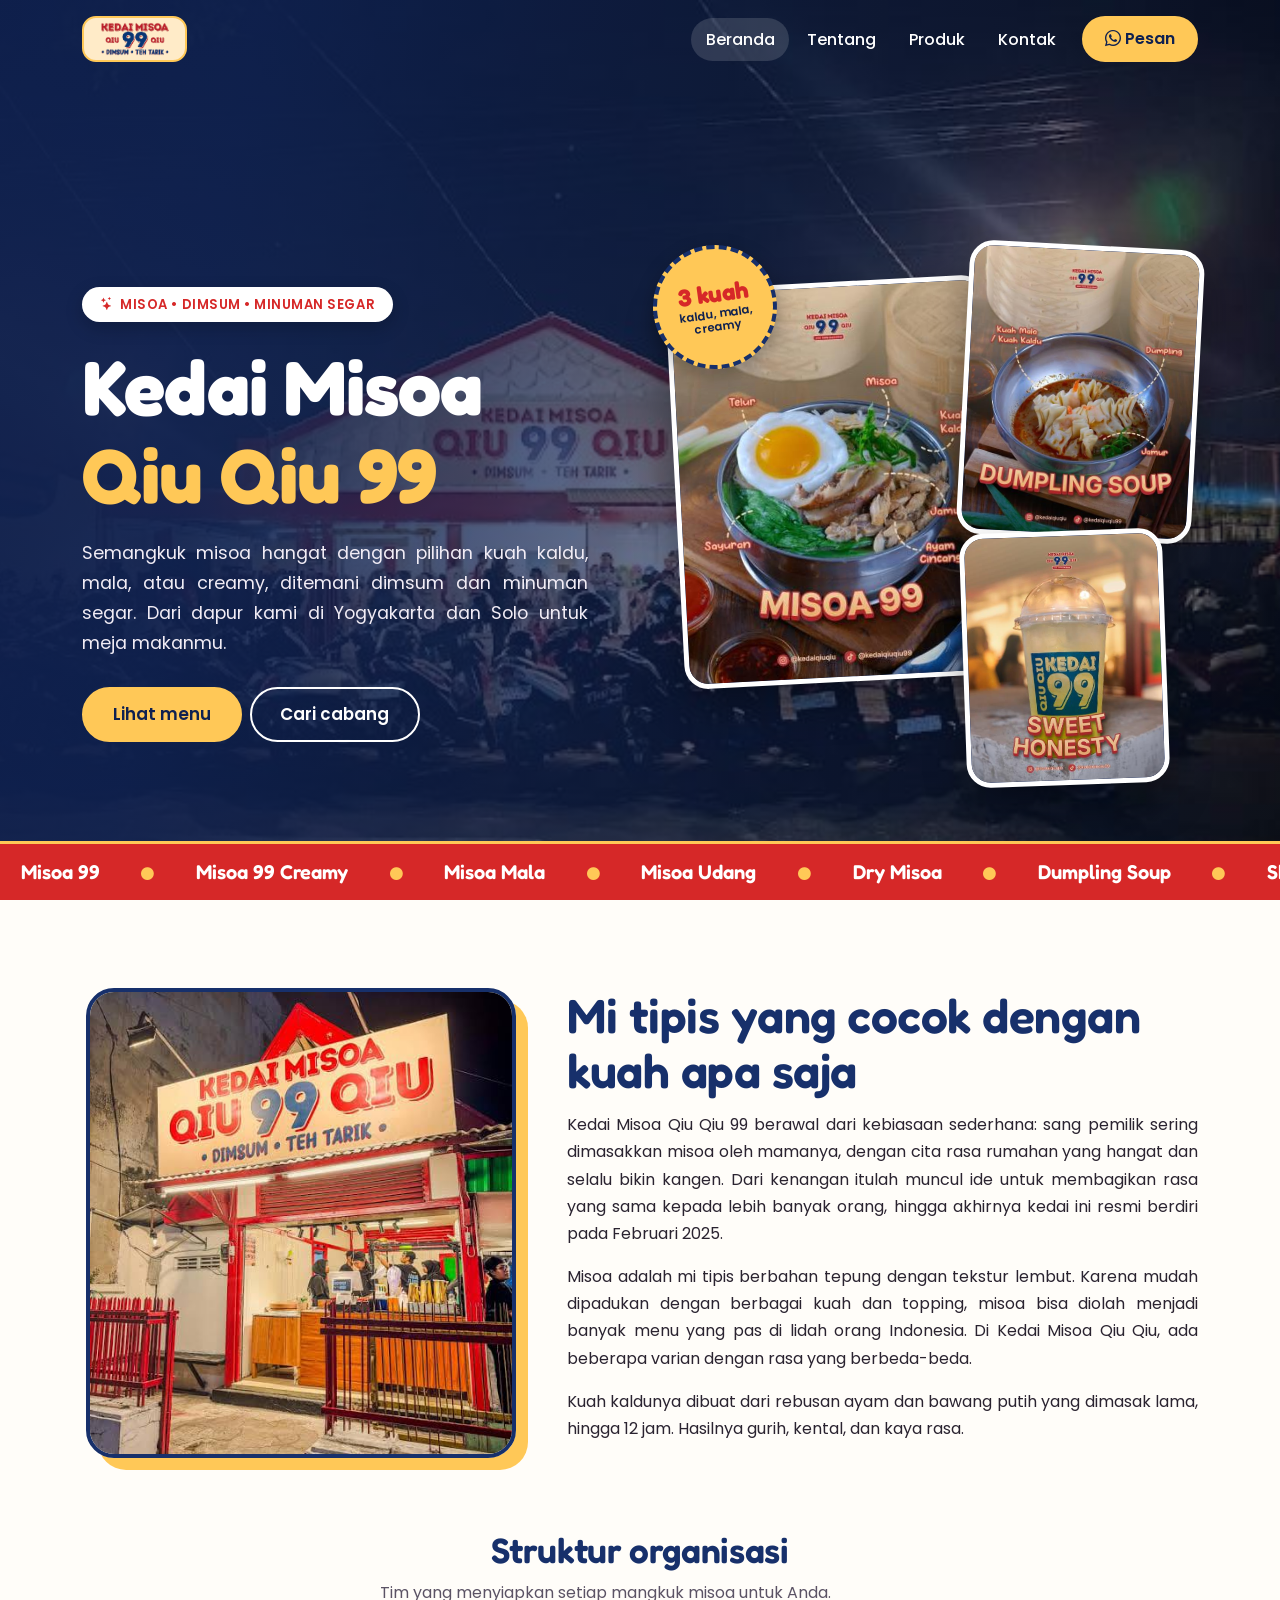
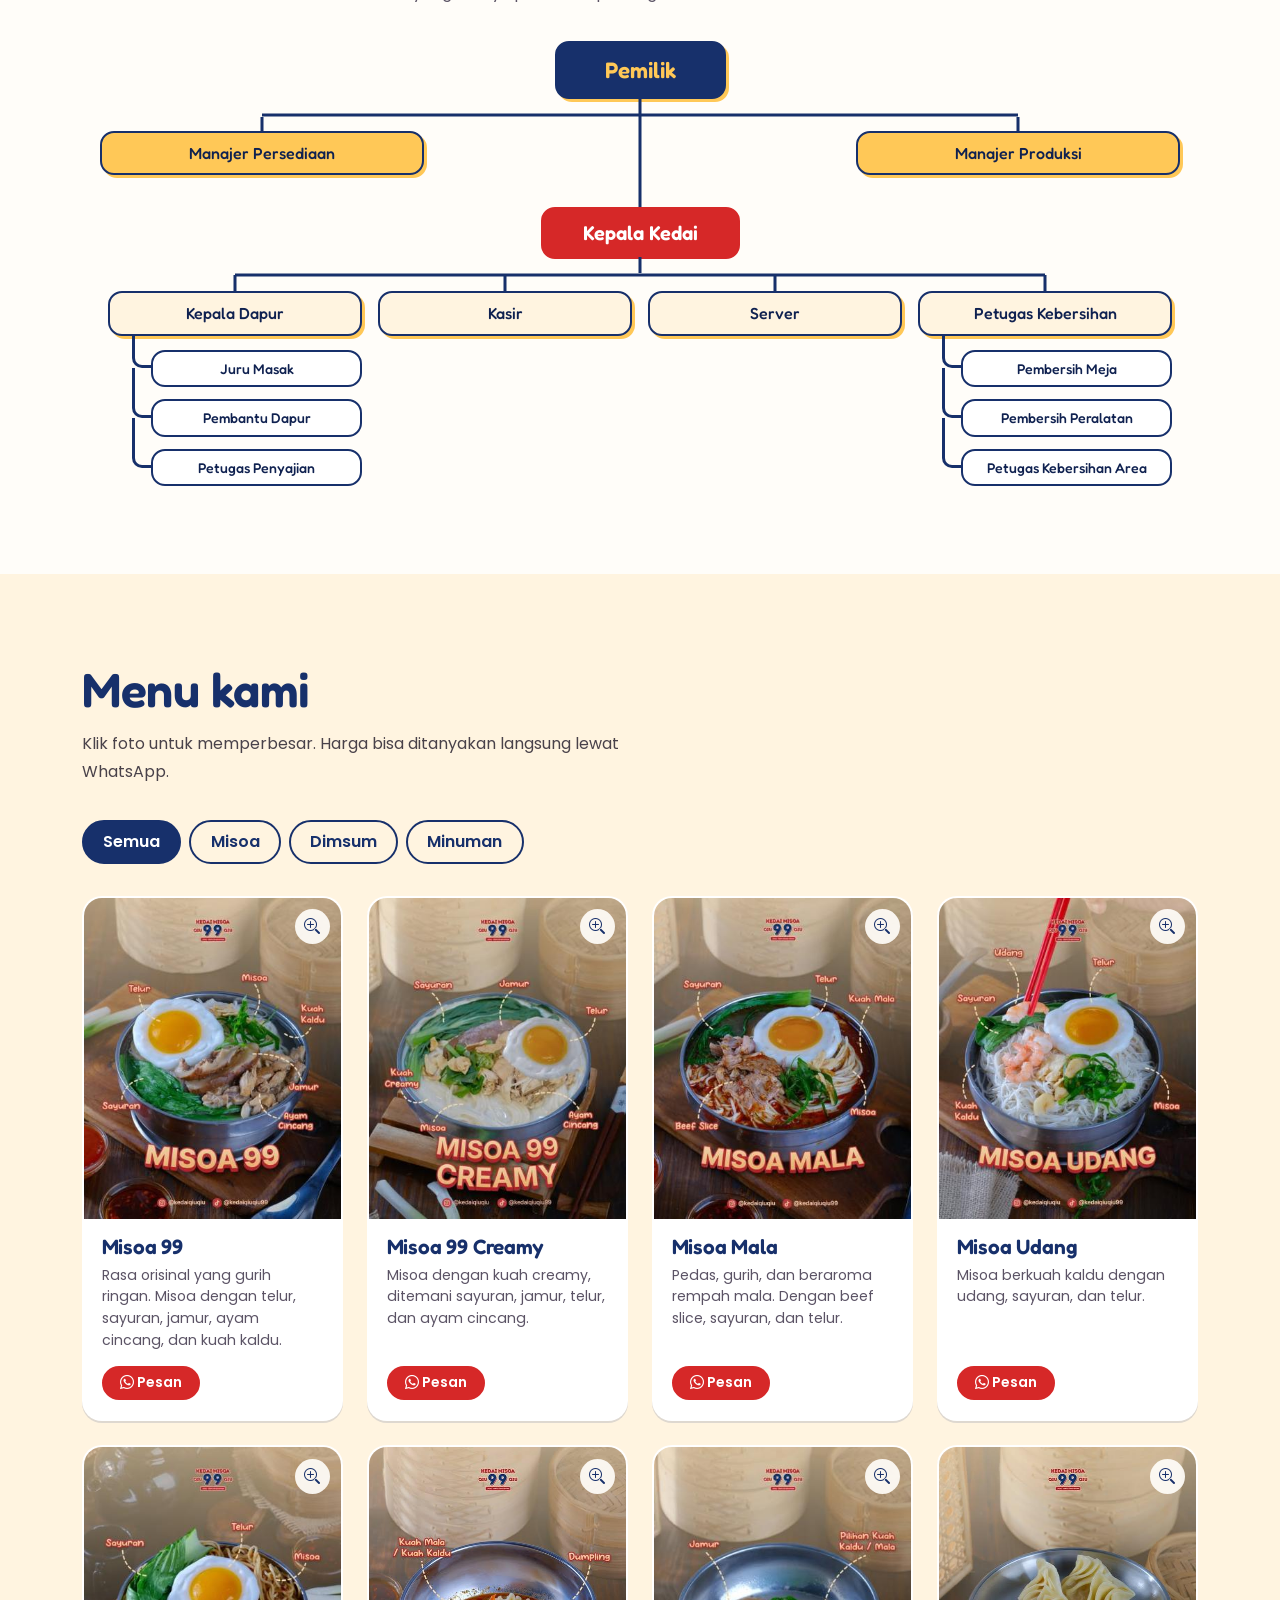
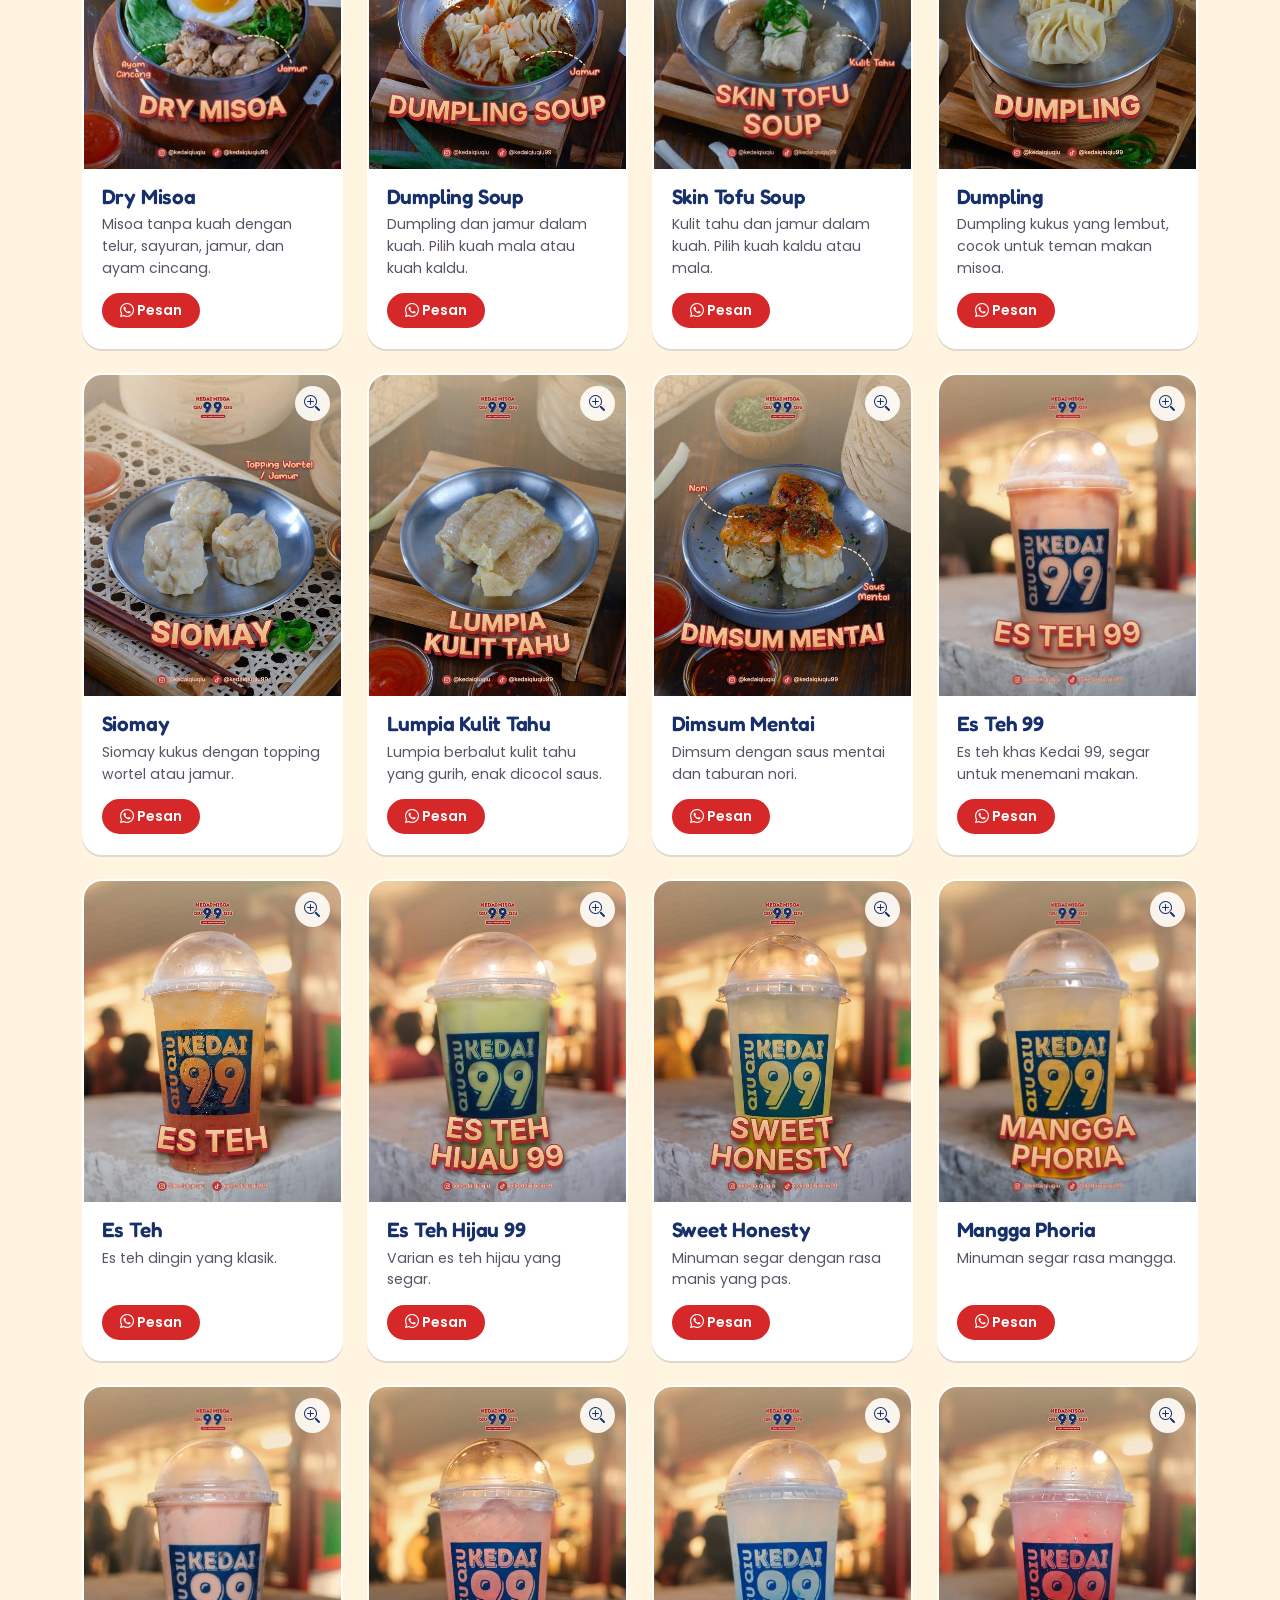
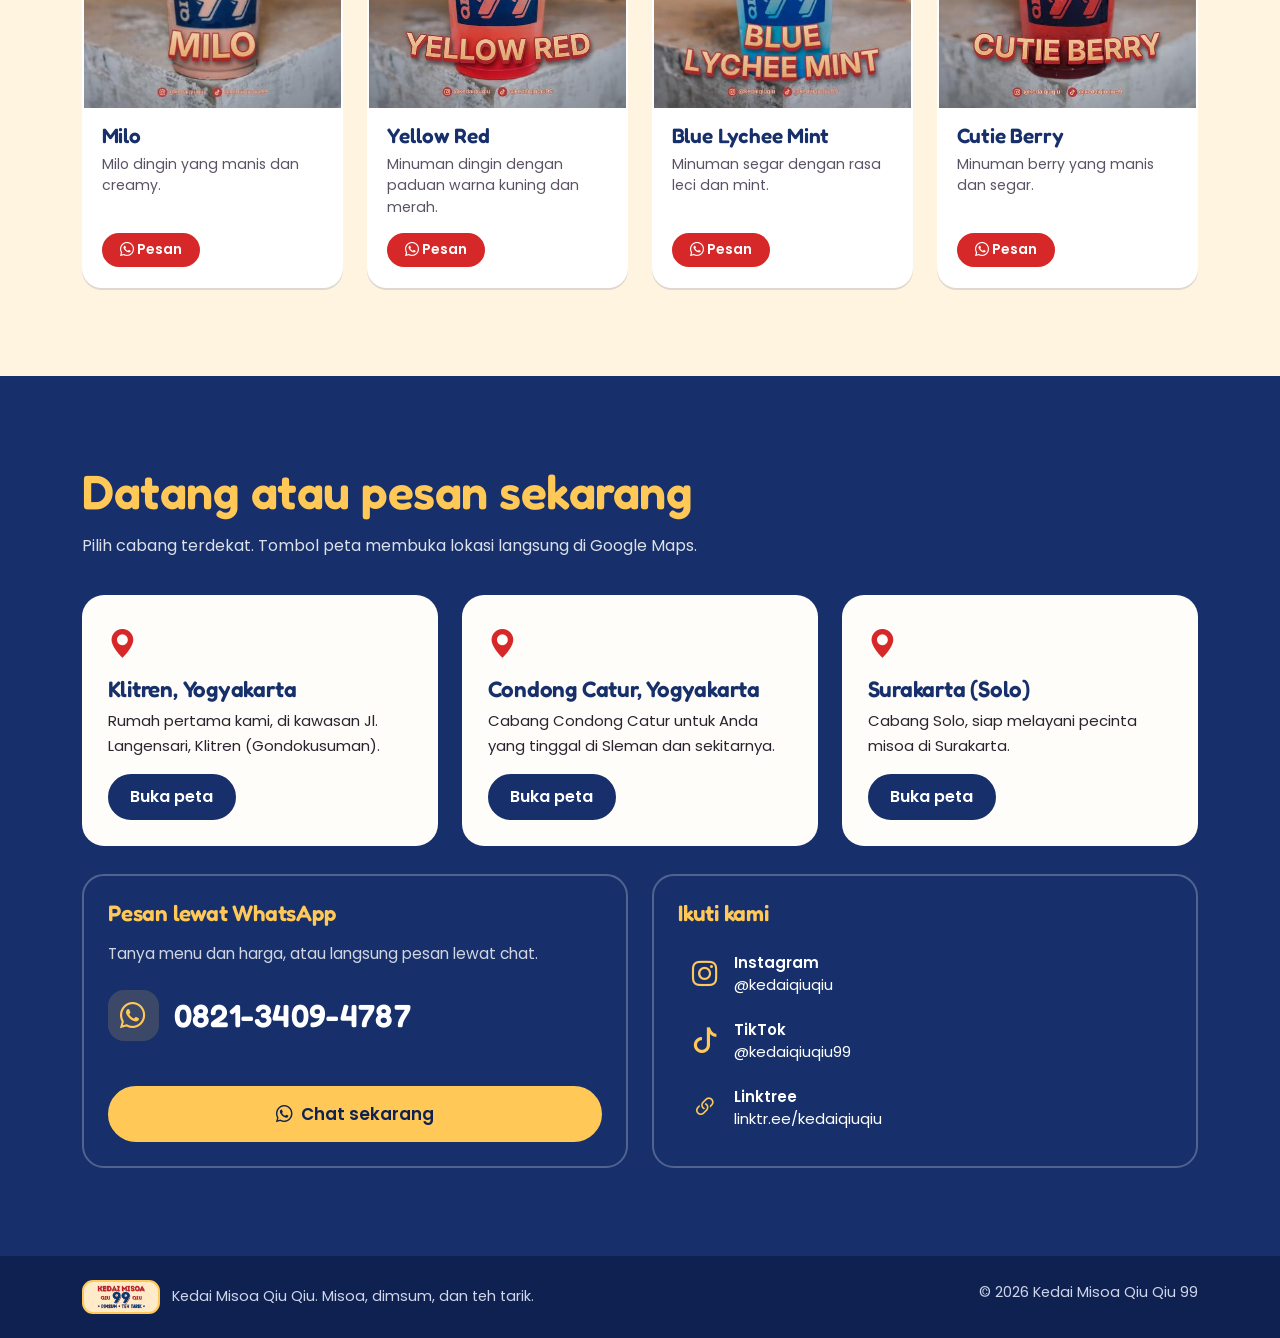
==== index.html @ 185fa073 "Pratinjau link versi kecil" ====
<!DOCTYPE html>
<html lang="id">
<head>
  <meta charset="utf-8">
  <meta name="viewport" content="width=device-width, initial-scale=1">
  <title>Kedai Misoa Qiu Qiu 99 | Misoa, Dimsum &amp; Teh Tarik di Jogja dan Solo</title>
  <meta name="description" content="Kedai Misoa Qiu Qiu 99: misoa dengan kuah kaldu 12 jam atau kuah mala, aneka dimsum, dan minuman segar. Cabang Klitren, Condong Catur, dan Surakarta.">
  <!-- Logo saat link dibagikan (WhatsApp, Facebook, Telegram, dll.) -->
  <meta property="og:type" content="website">
  <meta property="og:site_name" content="Kedai Misoa Qiu Qiu 99">
  <meta property="og:title" content="Kedai Misoa Qiu Qiu 99">
  <meta property="og:description" content="Misoa kuah kaldu 12 jam atau mala, aneka dimsum, dan minuman segar. Cabang Jogja dan Solo.">
  <meta property="og:url" content="https://kedaimisoaqiuqiu99.github.io/B4_TUBES/">
  <meta property="og:image" content="https://kedaimisoaqiuqiu99.github.io/B4_TUBES/assets/img/logo-share.jpg">
  <meta property="og:image:width" content="300">
  <meta property="og:image:height" content="300">
  <meta property="og:image:alt" content="Logo Kedai Misoa Qiu Qiu 99">
  <meta property="og:locale" content="id_ID">
  <meta name="twitter:card" content="summary">
  <meta name="twitter:title" content="Kedai Misoa Qiu Qiu 99">
  <meta name="twitter:description" content="Misoa kuah kaldu 12 jam atau mala, aneka dimsum, dan minuman segar. Cabang Jogja dan Solo.">
  <meta name="twitter:image" content="https://kedaimisoaqiuqiu99.github.io/B4_TUBES/assets/img/logo-share.jpg">

  <!-- Logo di tab browser -->
  <link rel="icon" href="assets/img/logo.png">
  <link rel="apple-touch-icon" href="assets/img/logo.png">
  <link rel="stylesheet" href="assets/vendor/bootstrap/css/bootstrap.min.css">
  <link rel="stylesheet" href="assets/vendor/bootstrap-icons/bootstrap-icons.min.css">
  <link rel="stylesheet" href="assets/vendor/glightbox/css/glightbox.min.css">
  <link rel="stylesheet" href="assets/css/style.css">
</head>
<body>

<header class="navbar navbar-expand-lg fixed-top" id="header">
  <div class="container">
    <a class="navbar-brand" href="#beranda">
    <img src="assets/img/logo.png" alt="Logo Kedai Misoa Qiu Qiu 99" class="logo-img">
</a>
    <button class="navbar-toggler" type="button" data-bs-toggle="collapse" data-bs-target="#menu" aria-controls="menu" aria-expanded="false" aria-label="Buka menu">
      <i class="bi bi-list"></i>
    </button>
    <nav class="collapse navbar-collapse" id="menu">
      <ul class="navbar-nav ms-auto align-items-lg-center gap-lg-1">
        <li class="nav-item"><a class="nav-link" href="#beranda">Beranda</a></li>
        <li class="nav-item"><a class="nav-link" href="#tentang">Tentang</a></li>
        <li class="nav-item"><a class="nav-link" href="#produk">Produk</a></li>
        <li class="nav-item"><a class="nav-link" href="#kontak">Kontak</a></li>
        <li class="nav-item ms-lg-2"><a class="btn btn-kuning" href="#kontak"><i class="bi bi-whatsapp"></i> Pesan</a></li>
      </ul>
    </nav>
  </div>
</header>

<main>
  <!-- BERANDA -->
  <section id="beranda" class="hero">
    <div class="container hero-isi">
      <div class="row align-items-center g-5">
        <div class="col-lg-6 hero-kiri">
          <p class="hero-tag"><i class="bi bi-stars"></i> Misoa • Dimsum • Minuman segar</p>
          <h1>Kedai Misoa <span>Qiu Qiu 99</span></h1>
          <p class="hero-teks">Semangkuk misoa hangat dengan pilihan kuah kaldu, mala, atau creamy, ditemani dimsum dan minuman segar. Dari dapur kami di Yogyakarta dan Solo untuk meja makanmu.</p>
          <div class="d-flex flex-wrap gap-2">
            <a href="#produk" class="btn btn-kuning btn-lg">Lihat menu</a>
            <a href="#kontak" class="btn btn-garis btn-lg">Cari cabang</a>
          </div>
        </div>
        <div class="col-lg-6">
          <div class="kolase">
            <figure class="kol kol-a"><img src="assets/img/produk/misoa-99.jpg" alt="Misoa 99 dengan telur, jamur, dan ayam cincang"></figure>
            <figure class="kol kol-b"><img src="assets/img/produk/dumpling-soup.jpg" alt="Dumpling Soup berkuah mala"></figure>
            <figure class="kol kol-c"><img src="assets/img/produk/sweet-honesty.jpg" alt="Minuman Sweet Honesty"></figure>
            <div class="stempel-hero"><strong>3 kuah</strong><span>kaldu, mala,<br>creamy</span></div>
          </div>
        </div>
      </div>
    </div>
    <div class="ticker" aria-hidden="true">
      <div class="ticker-jalur" id="ticker"></div>
    </div>
  </section>

<!-- TENTANG -->
<section id="tentang" class="bagian">
  <div class="container">
    <div class="row g-5 align-items-lg-stretch">
      <div class="col-lg-5">
        <div class="foto-tentang">
          <img src="assets/img/kedailangen.jpeg" alt="Semangkuk Misoa 99 dengan telur, jamur, dan ayam cincang" loading="lazy">
        </div>
      </div>
      <div class="col-lg-7">
        <h2>Mi tipis yang cocok dengan kuah apa saja</h2>
        <p>Kedai Misoa Qiu Qiu 99 berawal dari kebiasaan sederhana: sang pemilik sering dimasakkan misoa oleh mamanya, dengan cita rasa rumahan yang hangat dan selalu bikin kangen. Dari kenangan itulah muncul ide untuk membagikan rasa yang sama kepada lebih banyak orang, hingga akhirnya kedai ini resmi berdiri pada Februari 2025.</p>
        <p>Misoa adalah mi tipis berbahan tepung dengan tekstur lembut. Karena mudah dipadukan dengan berbagai kuah dan topping, misoa bisa diolah menjadi banyak menu yang pas di lidah orang Indonesia. Di Kedai Misoa Qiu Qiu, ada beberapa varian dengan rasa yang berbeda-beda.</p>
        <p>Kuah kaldunya dibuat dari rebusan ayam dan bawang putih yang dimasak lama, hingga 12 jam. Hasilnya gurih, kental, dan kaya rasa.</p>
      </div>
    </div>

      <!-- Struktur organisasi -->
      <div class="bagan">
        <h3>Struktur organisasi</h3>
        <p>Tim yang menyiapkan setiap mangkuk misoa untuk Anda.</p>

        <div class="org">
          <div class="org-node org-pemilik">Pemilik</div>

          <div class="org-tengah">
            <div class="org-node org-manajer">Manajer Persediaan</div>
            <div class="org-node org-manajer">Manajer Produksi</div>
          </div>

          <div class="org-node org-leader">Kepala Kedai</div>

          <ul class="org-bawah">
            <li>
              <div class="org-node org-kepala">Kepala Dapur</div>
              <ul class="org-sub">
                <li><div class="org-node org-staf">Juru Masak</div></li>
                <li><div class="org-node org-staf">Pembantu Dapur</div></li>
                <li><div class="org-node org-staf">Petugas Penyajian</div></li>
              </ul>
            </li>
            <li><div class="org-node org-kepala">Kasir</div></li>
            <li><div class="org-node org-kepala">Server</div></li>
            <li>
              <div class="org-node org-kepala">Petugas Kebersihan</div>
              <ul class="org-sub">
                <li><div class="org-node org-staf">Pembersih Meja</div></li>
                <li><div class="org-node org-staf">Pembersih Peralatan</div></li>
                <li><div class="org-node org-staf">Petugas Kebersihan Area</div></li>
              </ul>
            </li>
          </ul>
        </div>
      </div>
    </div>
  </section>

  <!-- PRODUK -->
  <section id="produk" class="bagian bagian-krem">
    <div class="container">
      <div class="kepala-bagian">
        <h2>Menu kami</h2>
        <p>Klik foto untuk memperbesar. Harga bisa ditanyakan langsung lewat WhatsApp.</p>
      </div>
      <div class="filter" role="tablist" aria-label="Kategori menu">
        <button class="aktif" data-filter="semua">Semua</button>
        <button data-filter="misoa">Misoa</button>
        <button data-filter="dimsum">Dimsum</button>
        <button data-filter="minuman">Minuman</button>
      </div>
      <div class="row g-4" id="daftar-produk"></div>
    </div>
  </section>

  <!-- KONTAK -->
  <section id="kontak" class="bagian bagian-biru">
    <div class="container">
      <div class="kepala-bagian">
        <h2>Datang atau pesan sekarang</h2>
        <p>Pilih cabang terdekat. Tombol peta membuka lokasi langsung di Google Maps.</p>
      </div>

      <!-- Tiga cabang -->
      <div class="row g-4">
        <div class="col-md-4">
          <article class="kartu-cabang">
            <i class="bi bi-geo-alt-fill"></i>
            <h3>Klitren, Yogyakarta</h3>
            <p>Rumah pertama kami, di kawasan Jl. Langensari, Klitren (Gondokusuman).</p>
            <a class="btn btn-kuning" href="https://maps.app.goo.gl/Pb3pG2xJgNbXAoTK6" target="_blank" rel="noopener">Buka peta</a>
          </article>
        </div>
        <div class="col-md-4">
          <article class="kartu-cabang">
            <i class="bi bi-geo-alt-fill"></i>
            <h3>Condong Catur, Yogyakarta</h3>
            <p>Cabang Condong Catur untuk Anda yang tinggal di Sleman dan sekitarnya.</p>
            <a class="btn btn-kuning" href="https://maps.app.goo.gl/JjS4ij8GPnHUMior6" target="_blank" rel="noopener">Buka peta</a>
          </article>
        </div>
        <div class="col-md-4">
          <article class="kartu-cabang">
            <i class="bi bi-geo-alt-fill"></i>
            <h3>Surakarta (Solo)</h3>
            <p>Cabang Solo, siap melayani pecinta misoa di Surakarta.</p>
            <a class="btn btn-kuning" href="https://maps.app.goo.gl/ati6o3GWNt1Dibqv5" target="_blank" rel="noopener">Buka peta</a>
          </article>
        </div>
      </div>

      <!-- WhatsApp & media sosial: dua kotak sejajar -->
      <div class="row g-4 mt-1">
        <div class="col-lg-6">
          <div class="blok-kontak blok-wa">
            <h3>Pesan lewat WhatsApp</h3>
            <p class="wa-ket">Tanya menu dan harga, atau langsung pesan lewat chat.</p>
            <div class="wa-nomor"><i class="bi bi-whatsapp"></i><span>0821-3409-4787</span></div>
            <a class="btn btn-kuning btn-chat" href="https://wa.me/6282134094787?text=Halo%20Kedai%20Misoa%20Qiu%20Qiu%2C%20saya%20mau%20pesan" target="_blank" rel="noopener"><i class="bi bi-whatsapp"></i> Chat sekarang</a>
          </div>
        </div>
        <div class="col-lg-6">
          <div class="blok-kontak">
            <h3>Ikuti kami</h3>
            <a class="baris-wa" href="https://www.instagram.com/kedaiqiuqiu?exln=MTVwd2ltbnJtMHllYw==" target="_blank" rel="noopener"><i class="bi bi-instagram"></i><span><strong>Instagram</strong>@kedaiqiuqiu</span></a>
            <a class="baris-wa" href="https://www.tiktok.com/@kedaiqiuqiu99?_r=1&amp;_t=ZS-9BPejzHd96a" target="_blank" rel="noopener"><i class="bi bi-tiktok"></i><span><strong>TikTok</strong>@kedaiqiuqiu99</span></a>
            <a class="baris-wa" href="https://linktr.ee/kedaiqiuqiu" target="_blank" rel="noopener"><i class="bi bi-link-45deg"></i><span><strong>Linktree</strong>linktr.ee/kedaiqiuqiu</span></a>
          </div>
        </div>
      </div>
    </div>
  </section>
</main>

<footer class="footer">
  <div class="container d-flex flex-wrap justify-content-between gap-2">
    <span><img src="assets/img/logo.png" alt="Logo Kedai Misoa Qiu Qiu 99" class="logo-img logo-kecil"> Kedai Misoa Qiu Qiu. Misoa, dimsum, dan teh tarik.</span>
    <span>&copy; <span id="tahun">2026</span> Kedai Misoa Qiu Qiu 99</span>
  </div>
</footer>

<script src="assets/vendor/bootstrap/js/bootstrap.bundle.min.js"></script>
<script src="assets/vendor/glightbox/js/glightbox.min.js"></script>
<script src="assets/js/main.js"></script>
</body>
</html>
---- assets/css/style.css ----
@font-face{font-family:Fredoka;font-weight:500;font-display:swap;src:url(../fonts/fredoka-latin-500-normal.woff2) format("woff2")}
@font-face{font-family:Fredoka;font-weight:600;font-display:swap;src:url(../fonts/fredoka-latin-600-normal.woff2) format("woff2")}
@font-face{font-family:Fredoka;font-weight:700;font-display:swap;src:url(../fonts/fredoka-latin-700-normal.woff2) format("woff2")}
@font-face{font-family:Poppins;font-weight:400;font-display:swap;src:url(../fonts/poppins-latin-400-normal.woff2) format("woff2")}
@font-face{font-family:Poppins;font-weight:500;font-display:swap;src:url(../fonts/poppins-latin-500-normal.woff2) format("woff2")}
@font-face{font-family:Poppins;font-weight:600;font-display:swap;src:url(../fonts/poppins-latin-600-normal.woff2) format("woff2")}

:root{
  --merah:#D62828; --merah-tua:#A81C1C; --biru:#17306B; --biru-tua:#0F2150;
  --kuning:#FFC857; --krem:#FFF4E0; --putih:#FFFDF9; --arang:#2A2330;
  --font-judul:Fredoka,"Trebuchet MS",sans-serif;
  --font-isi:Poppins,system-ui,-apple-system,"Segoe UI",sans-serif;
}
html{scroll-behavior:smooth;scroll-padding-top:76px}
body{font-family:var(--font-isi);color:var(--arang);background:var(--putih);line-height:1.7}
h1,h2,h3{font-family:var(--font-judul);font-weight:600;line-height:1.15;letter-spacing:-.01em}
a{color:inherit}
:focus-visible{outline:3px solid var(--kuning);outline-offset:3px}

/* tombol */
.btn{font-weight:600;border-radius:999px;padding:.55rem 1.3rem;border-width:2px}
.btn-lg{padding:.8rem 1.8rem;font-size:1.05rem}
.btn-kuning{background:var(--kuning);color:var(--biru-tua);border-color:var(--kuning)}
.btn-kuning:hover{background:#ffd679;border-color:#ffd679;color:var(--biru-tua)}
.btn-garis{background:transparent;color:#fff;border-color:#fff}
.btn-garis:hover{background:#fff;color:var(--biru)}

/* header */
#header{background:rgba(15,33,80,.0);transition:background .25s,box-shadow .25s;padding:.7rem 0}
#header.menempel{background:var(--biru-tua);box-shadow:0 4px 18px rgba(0,0,0,.25)}
.navbar-brand{font-family:var(--font-judul);font-weight:600;color:#fff!important;font-size:1.2rem;display:flex;align-items:center;gap:.55rem}
/* Logo gambar */
.logo-img{
  height: 46px;
  width: auto;
  display: block;
  background: #FFEBC8;            /* krem senada logo, jadi logo tampil jelas di latar navy */
  padding: 4px 12px;
  border-radius: 14px;
  border: 2px solid var(--kuning);
}
.logo-kecil{
  height: 34px;
  display: inline-block;
  vertical-align: middle;
  margin-right: .5rem;
  padding: 3px 10px;
  border-radius: 11px;
}
@media (max-width: 480px){
  .logo-img{ height: 38px; padding: 3px 9px; }
}
.nav-link{color:#fff!important;font-weight:500;padding:.5rem .9rem!important;border-radius:999px}
.nav-link:hover,.nav-link.aktif{background:rgba(255,255,255,.14)}
.navbar-toggler{border:0;color:#fff;font-size:1.9rem;padding:0}
.navbar-toggler:focus{box-shadow:none}
@media(max-width:991px){#menu{background:var(--biru-tua);margin:.7rem -12px -.7rem;padding:.8rem 1rem 1.2rem}}

/* hero */
/* Paragraf Beranda rata kanan-kiri */
.hero-teks{
  text-align: justify;
  text-justify: inter-word;
  hyphens: auto;
}
.hero-teks{ hyphens: auto; }
@media (min-width: 992px){
  .hero-teks{ text-align: justify; text-justify: inter-word; }
}
/* Cap "3 kuah" bergerak: melayang naik-turun sambil bergoyang */
.stempel-hero{
  animation: goyang 3.5s ease-in-out infinite;
}
@keyframes goyang{
  0%, 100%{ transform: rotate(-8deg) translateY(0) scale(1); }
  50%     { transform: rotate(-2deg) translateY(-10px) scale(1.06); }
}
.stempel-hero:hover{ animation-play-state: paused; }
.hero{position:relative;min-height:100svh;display:flex;flex-direction:column;justify-content:flex-end;color:#fff;
  background:linear-gradient(100deg,rgba(15,33,80,.93) 18%,rgba(15,33,80,.55) 62%,rgba(15,33,80,.25)),url(../img/depan-kedai.jpg) center/cover}
.hero-isi{padding:7.5rem 12px 3.5rem;max-width:1140px}
.hero-kiri>*,.kolase{animation:masuk .7s both}
.hero-kiri>*:nth-child(2){animation-delay:.1s}.hero-kiri>*:nth-child(3){animation-delay:.2s}.hero-kiri>*:nth-child(4){animation-delay:.3s}
.kolase{animation-delay:.25s}
@keyframes masuk{from{opacity:0;transform:translateY(22px)}to{opacity:1;transform:none}}
.hero h1{font-size:clamp(2.7rem,6.2vw,4.8rem);font-weight:700;margin-bottom:1.2rem;color:#fff}
.hero h1 span{display:block;color:var(--kuning)}
.hero-tag{display:inline-flex;align-items:center;gap:.45rem;background:#fff;color:var(--merah);padding:.4rem 1.1rem;border-radius:999px;font-weight:600;font-size:.82rem;letter-spacing:.04em;text-transform:uppercase;margin-bottom:1.3rem;box-shadow:0 6px 18px rgba(0,0,0,.2)}
.hero-teks{max-width:46ch;font-size:1.1rem;color:#f1ecf5;margin-bottom:1.8rem}
.kolase{position:relative;height:540px;max-width:560px;margin:0 auto}
.kol{position:absolute;margin:0;border:5px solid #fff;border-radius:24px;overflow:hidden;box-shadow:0 18px 40px rgba(0,0,0,.35);background:var(--biru-tua)}
.kol img{width:100%;height:100%;object-fit:cover;display:block}
.kol-a{left:2%;top:7%;width:60%;aspect-ratio:4/5;transform:rotate(-3deg)}
.kol-b{right:0;top:0;width:44%;aspect-ratio:4/5;transform:rotate(3deg);z-index:2}
.kol-c{right:6%;bottom:0;width:38%;aspect-ratio:4/5;transform:rotate(-2deg);z-index:3}
@media(min-width:992px){.foto-tentang{height:100%;min-height:380px}.foto-tentang img{position:absolute;inset:0;width:100%;height:100%;aspect-ratio:auto}}
.stempel-hero{position:absolute;left:-2%;top:0;z-index:4;width:124px;height:124px;border-radius:50%;background:var(--kuning);border:4px dashed var(--biru);display:flex;flex-direction:column;align-items:center;justify-content:center;text-align:center;line-height:1.15;transform:rotate(-8deg);color:var(--biru-tua);box-shadow:0 8px 20px rgba(0,0,0,.3)}
.stempel-hero strong{font-family:var(--font-judul);font-size:1.5rem;color:var(--merah)}
.stempel-hero span{font-size:.72rem;font-weight:600}
@media(max-width:991px){.hero-isi{padding-top:6.5rem}.kolase{height:440px;max-width:460px}.stempel-hero{width:104px;height:104px}.stempel-hero strong{font-size:1.25rem}}
@media(max-width:480px){.kolase{height:380px}}
.ticker{background:var(--merah);overflow:hidden;white-space:nowrap;border-top:3px solid var(--kuning);padding:.7rem 0}
.ticker-jalur{display:inline-block;animation:geser 38s linear infinite;font-family:var(--font-judul);font-weight:600;font-size:1.25rem}
.ticker-jalur span{margin:0 1.3rem}
.ticker-jalur i{color:var(--kuning);font-size:.8rem}
@keyframes geser{to{transform:translateX(-50%)}}

/* bagian umum */
.bagian{padding:5.5rem 0}
.bagian-krem{background:var(--krem)}
.bagian-biru{background:var(--biru);color:#fff}
.kepala-bagian{max-width:620px;margin-bottom:2.2rem}
.kepala-bagian h2,#tentang h2{font-size:clamp(2rem,4.5vw,3rem);margin-bottom:.8rem;color:var(--biru)}
.bagian-biru .kepala-bagian h2{color:var(--kuning)}
.kepala-bagian p{margin:0;opacity:.85}

/* tentang */
/* Paragraf bagian Tentang rata kanan-kiri */
#tentang p{
  text-align: justify;
  text-justify: inter-word;
  hyphens: auto;
}
#tentang p{ hyphens: auto; }
@media (min-width: 768px){
  #tentang p{ text-align: justify; text-justify: inter-word; }
}
.foto-tentang{position:relative;max-width:430px;margin:auto}
.foto-tentang img{width:100%;aspect-ratio:4/5;object-fit:cover;border-radius:28px;border:4px solid var(--biru);box-shadow:12px 12px 0 var(--kuning)}
.stempel{position:absolute;right:-14px;bottom:28px;background:var(--merah);color:#fff;font-family:var(--font-judul);font-weight:700;text-align:center;line-height:1.15;padding:.9rem 1.1rem;border-radius:50%;width:112px;height:112px;display:grid;place-items:center;transform:rotate(-9deg);border:3px dashed #fff}
.daftar-fakta{list-style:none;padding:0;margin:1.6rem 0 0;display:grid;gap:1rem}
.daftar-fakta li{display:flex;gap:.9rem;align-items:flex-start}
.daftar-fakta i{flex:none;width:2.7rem;height:2.7rem;display:grid;place-items:center;border-radius:12px;background:var(--krem);color:var(--merah);font-size:1.3rem}
.daftar-fakta strong{display:block;color:var(--biru);line-height:1.4}
.daftar-fakta div{font-size:.95rem}

/* ===== Struktur organisasi (versi kode) ===== */
.bagan{ margin-top:4.5rem; text-align:center; }
.bagan h3{ font-size:clamp(1.6rem,3.5vw,2.2rem); color:var(--biru); margin-bottom:.5rem; }
.bagan > p{ max-width:52ch; margin:0 auto 2.2rem; text-align:center; color:#5b5365; }

.org{
  --garis:var(--biru); --t:3px; --j:32px;   /* --t = tebal garis, --j = jarak vertikal antar level */
  display:flex; flex-direction:column; align-items:center;
  max-width:1080px; margin:0 auto;
}
.org ul{ list-style:none; margin:0; padding:0; }

.org-node{
  position:relative; background:#fff; border:2px solid var(--biru); border-radius:14px;
  padding:.65rem 1rem; font-family:var(--font-judul); font-weight:500; font-size:1rem;
  line-height:1.25; color:var(--biru-tua); text-align:center; box-shadow:3px 3px 0 var(--kuning);
}
.org-pemilik{ background:var(--biru); color:var(--kuning); font-size:1.4rem; font-weight:600; padding:.8rem 3rem; }
.org-leader{ background:var(--merah); border-color:var(--merah); color:#fff; font-size:1.25rem; font-weight:600; padding:.7rem 2.5rem; box-shadow:none; }
.org-manajer{ background:var(--kuning); width:30%; }
.org-kepala{ background:var(--krem); height:100%; display:flex; align-items:center; justify-content:center; }
.org-staf{ font-size:.88rem; padding:.5rem .7rem; box-shadow:none; }

/* Pemilik -> dua manajer (garis tengah terus turun ke Leader) */
.org-tengah{ position:relative; width:100%; display:flex; justify-content:space-between; padding:var(--j) 0; }
.org-tengah::before{ /* garis vertikal tengah */
  content:""; position:absolute; left:50%; top:0; bottom:0; width:var(--t); transform:translateX(-50%); background:var(--garis);
}
.org-tengah::after{ /* garis horizontal ke kedua manajer (titik tengah kotak = 15% dan 85%) */
  content:""; position:absolute; left:15%; right:15%; top:calc(var(--j) / 2); height:var(--t); transform:translateY(-50%); background:var(--garis);
}
.org-manajer::before{ /* sambungan turun ke tiap manajer */
  content:""; position:absolute; left:50%; bottom:100%; height:calc(var(--j) / 2); width:var(--t); transform:translateX(-50%); background:var(--garis);
}

/* Leader -> garis turun ke 4 divisi */
.org-leader{ z-index:1; }
.org-leader::after{
  content:""; position:absolute; left:50%; top:100%; height:calc(var(--j) / 2); width:var(--t); transform:translateX(-50%); background:var(--garis);
}

/* Empat divisi (titik tengah kolom = 12.5%, 37.5%, 62.5%, 87.5%) */
.org .org-bawah{ position:relative; width:100%; display:grid; grid-template-columns:repeat(4,1fr); padding-top:var(--j); align-items:start; }
.org-bawah::before{
  content:""; position:absolute; left:12.5%; right:12.5%; top:calc(var(--j) / 2); height:var(--t); transform:translateY(-50%); background:var(--garis);
}
.org-bawah > li{ position:relative; padding:0 .5rem; }
.org-bawah > li::before{
  content:""; position:absolute; left:50%; top:calc(var(--j) / -2); height:calc(var(--j) / 2); width:var(--t); transform:translateX(-50%); background:var(--garis);
}

/* Anak buah di bawah Head Dapur dan Petugas Kebersihan (siku per item) */
.org .org-sub{ margin:0 0 0 1.5rem; padding:14px 0 0 1.2rem; text-align:left; }
.org-sub > li{ position:relative; margin-top:12px; }
.org-sub > li:first-child{ margin-top:0; }
.org-sub > li::before{ /* siku: turun dari atas lalu belok ke kotak */
  content:""; position:absolute; left:-1.2rem; top:-13px; width:1.2rem; height:calc(50% + 13px);
  border-left:var(--t) solid var(--garis); border-bottom:var(--t) solid var(--garis); border-bottom-left-radius:10px;
}
.org-sub > li:first-child::before{ top:-14px; height:calc(50% + 14px); }
.org-sub > li:not(:last-child)::after{ /* lanjutan garis ke item berikutnya */
  content:""; position:absolute; left:-1.2rem; top:50%; bottom:-14px; width:var(--t); background:var(--garis);
}

/* Tablet dan HP: kotak menumpuk, garis utama disembunyikan */
@media (max-width:991px){
  .org-tengah::before, .org-tengah::after, .org-manajer::before,
  .org-leader::after, .org-bawah::before, .org-bawah > li::before{ display:none; }
  .org-tengah{ flex-direction:column; align-items:center; gap:12px; padding:16px 0; }
  .org-manajer{ width:min(100%,320px); }
  .org .org-bawah{ grid-template-columns:repeat(2,1fr); gap:18px 0; padding-top:20px; }
  .org-pemilik{ padding:.8rem 2rem; }
}
@media (max-width:576px){
  .org .org-bawah{ grid-template-columns:1fr; }
}

/* produk */
.filter{display:flex;flex-wrap:wrap;gap:.5rem;margin-bottom:2rem}
.filter button{border:2px solid var(--biru);background:transparent;color:var(--biru);font-weight:600;border-radius:999px;padding:.4rem 1.2rem;transition:background .2s,color .2s}
.filter button:hover{background:rgba(23,48,107,.08)}
.filter button.aktif{background:var(--biru);color:#fff}
.kartu-produk{background:#fff;border-radius:20px;overflow:hidden;height:100%;display:flex;flex-direction:column;border:2px solid transparent;box-shadow:0 2px 0 rgba(23,48,107,.14);transition:border-color .2s,transform .2s}
.kartu-produk:hover{border-color:var(--merah);transform:translateY(-3px)}
.kartu-produk a.foto{display:block;position:relative;aspect-ratio:4/5;overflow:hidden;background:var(--biru-tua)}
.kartu-produk img{width:100%;height:100%;object-fit:cover}
.kartu-produk .zoom{position:absolute;right:.7rem;top:.7rem;background:rgba(255,253,249,.92);color:var(--biru);width:2.2rem;height:2.2rem;border-radius:50%;display:grid;place-items:center}
.kartu-isi{padding:1rem 1.1rem 1.2rem;display:flex;flex-direction:column;gap:.35rem;flex:1}
.kartu-isi h3{font-size:1.3rem;color:var(--biru);margin:0}
.kartu-isi p{font-size:.88rem;margin:0;flex:1;color:#5b5365;line-height:1.55}
.kartu-isi .btn{align-self:flex-start;margin-top:.5rem;padding:.3rem 1rem;font-size:.88rem;background:var(--merah);color:#fff;border-color:var(--merah)}
.kartu-isi .btn:hover{background:var(--merah-tua);border-color:var(--merah-tua);color:#fff}
.produk-item.sembunyi{display:none}

/* kontak */
.kartu-cabang{background:var(--putih);color:var(--arang);border-radius:22px;padding:1.6rem;height:100%;display:flex;flex-direction:column;align-items:flex-start;gap:.4rem}
.kartu-cabang>i{font-size:1.8rem;color:var(--merah)}
.kartu-cabang h3{font-size:1.4rem;color:var(--biru);margin:0}
.kartu-cabang p{flex:1;font-size:.93rem;margin:0 0 .6rem}
.kartu-cabang .btn-kuning{background:var(--biru);border-color:var(--biru);color:#fff}
.kartu-cabang .btn-kuning:hover{background:var(--biru-tua);border-color:var(--biru-tua);color:#fff}
.filter-peta button{border-color:rgba(255,255,255,.55);color:#fff}
.filter-peta button:hover{background:rgba(255,255,255,.12)}
.filter-peta button.aktif{background:var(--kuning);border-color:var(--kuning);color:var(--biru-tua)}
.peta-wrap{display:grid;grid-template-columns:minmax(300px,380px) 1fr;background:var(--putih);color:var(--arang);border-radius:22px;overflow:hidden;min-height:480px}
.peta-info{padding:1.6rem;display:flex;flex-direction:column;gap:.9rem}
.peta-info h3{font-size:1.6rem;color:var(--biru);margin:0}
.peta-nilai{display:flex;align-items:center;gap:.4rem;font-size:.92rem}
.peta-nilai .bi-star-fill{color:#F5B301}
.peta-nilai small{color:#6b6475}
.peta-baris{display:flex;gap:.8rem;font-size:.92rem;line-height:1.55}
.peta-baris i{color:var(--merah);font-size:1.15rem;flex:none;margin-top:.1rem}
.peta-tombol{display:flex;flex-wrap:wrap;gap:.5rem;margin-top:auto;padding-top:.6rem}
.peta-tombol .btn{font-size:.92rem}
.peta-tombol .btn-rute{background:var(--biru);border-color:var(--biru);color:#fff}
.peta-tombol .btn-rute:hover{background:var(--biru-tua);border-color:var(--biru-tua)}
.peta-tombol .btn-luar{background:transparent;border-color:var(--biru);color:var(--biru)}
.peta-tombol .btn-luar:hover{background:rgba(23,48,107,.08)}
.peta-bingkai{position:relative;min-height:360px;background:#e8e4dc}
.peta-bingkai iframe{position:absolute;inset:0;width:100%;height:100%;border:0}
@media(max-width:860px){.peta-wrap{grid-template-columns:1fr}.peta-bingkai{min-height:380px}}
.blok-kontak{border:2px solid rgba(255,255,255,.25);border-radius:22px;padding:1.5rem;height:100%}
.blok-kontak h3{font-size:1.4rem;color:var(--kuning);margin-bottom:1rem}
/* Tombol chat di kotak WhatsApp, menempel di bawah */
.blok-kontak{ display:flex; flex-direction:column; }
.blok-kontak .btn-chat{
  margin-top:auto;
  align-self:flex-start;
}
/* Kotak WhatsApp: satu aksi saja */
.blok-wa .wa-ket{color:rgba(255,255,255,.8);margin:0 0 1.3rem;font-size:.97rem}
.blok-wa .wa-nomor{display:flex;align-items:center;gap:.9rem;font-family:var(--font-judul);font-weight:600;font-size:clamp(1.55rem,3vw,2rem);letter-spacing:.01em;color:#fff;margin-bottom:1.6rem}
.blok-wa .wa-nomor i{flex:none;display:grid;place-items:center;width:3.2rem;height:3.2rem;border-radius:16px;background:rgba(255,200,87,.16);color:var(--kuning);font-size:1.6rem}
.blok-kontak.blok-wa .btn-chat{align-self:stretch;display:flex;align-items:center;justify-content:center;gap:.5rem;padding:.85rem 1.2rem;font-size:1.05rem}
.baris-wa{display:flex;align-items:center;gap:1rem;text-decoration:none;padding:.7rem .9rem;border-radius:14px;transition:background .2s}
.baris-wa:hover{background:rgba(255,255,255,.12)}
.baris-wa i{font-size:1.6rem;color:var(--kuning)}
.baris-wa strong{display:block;line-height:1.3}
.baris-wa span{font-size:.93rem}

.footer{background:var(--biru-tua);color:#cfd6ea;padding:1.5rem 0;font-size:.9rem}

@media(prefers-reduced-motion:reduce){
  html{scroll-behavior:auto}
  *,*::before,*::after{animation:none!important;transition:none!important}
  .ticker{overflow-x:auto}
}
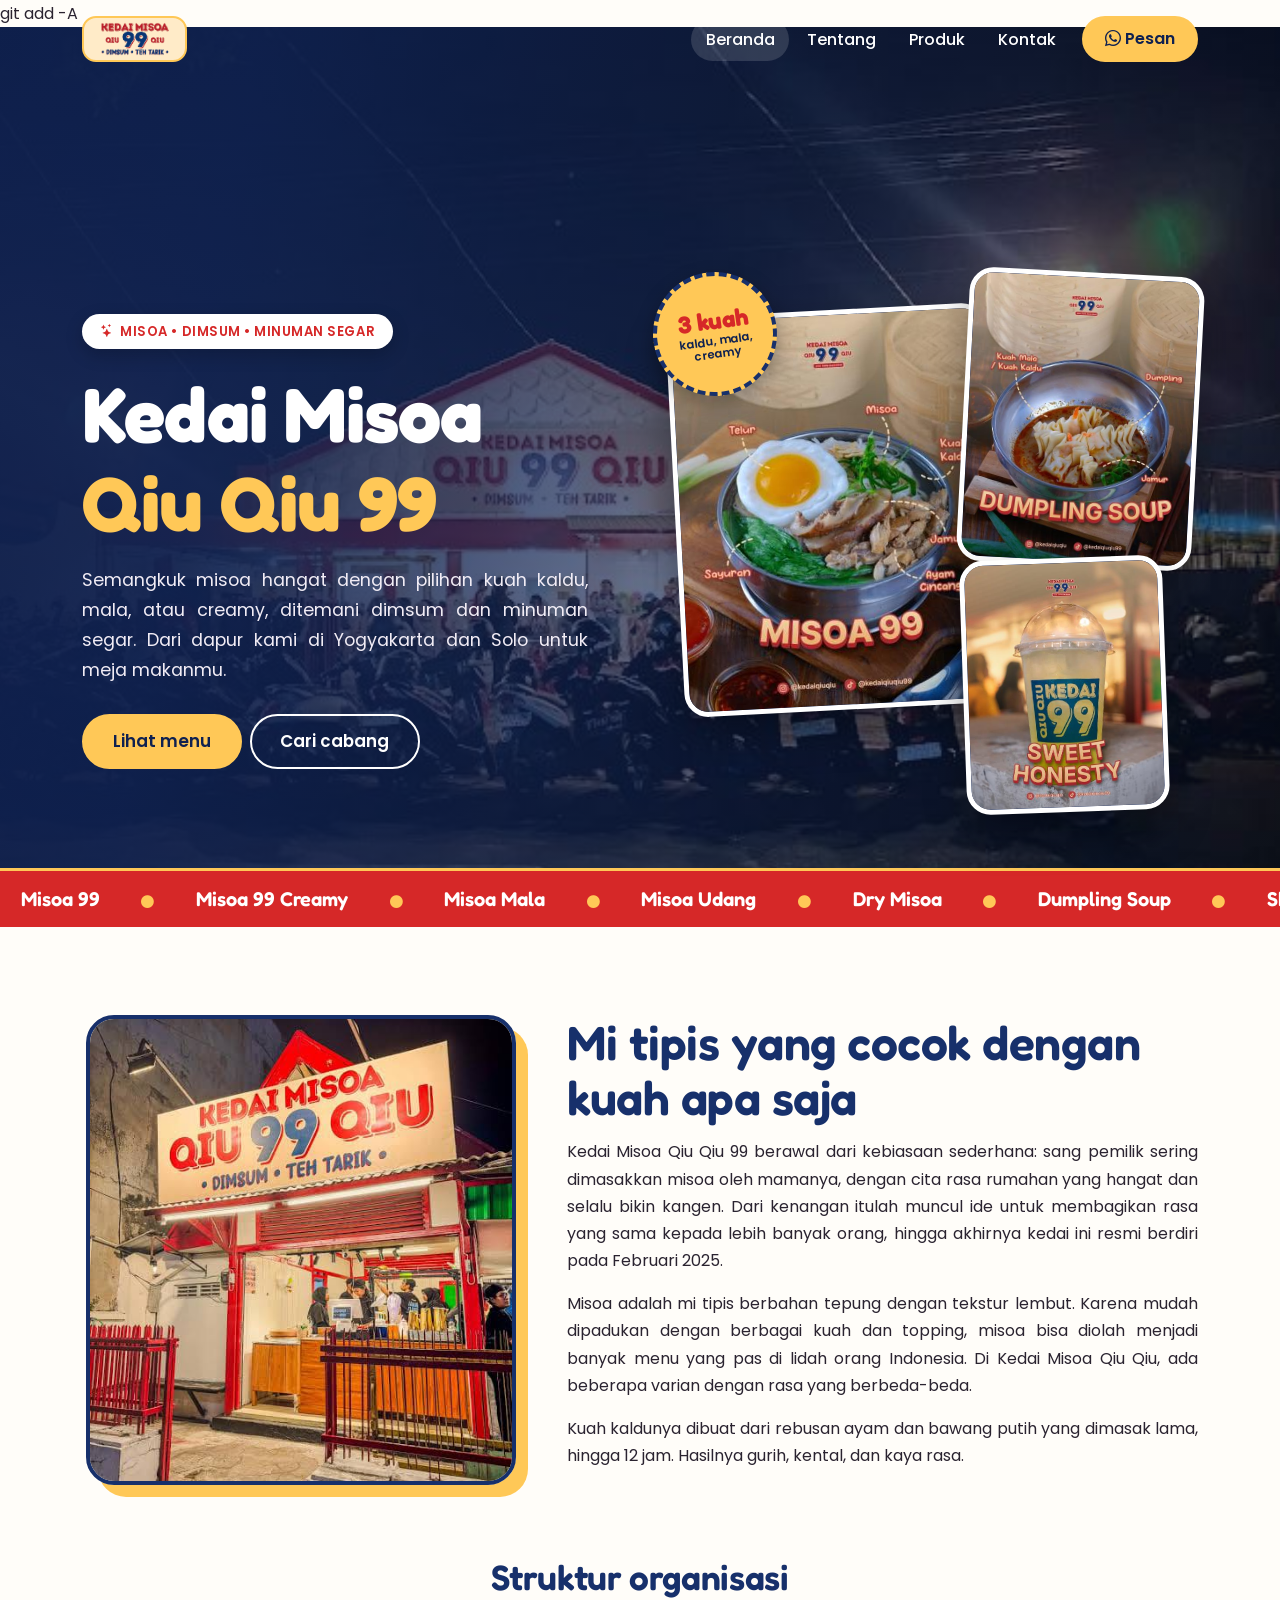
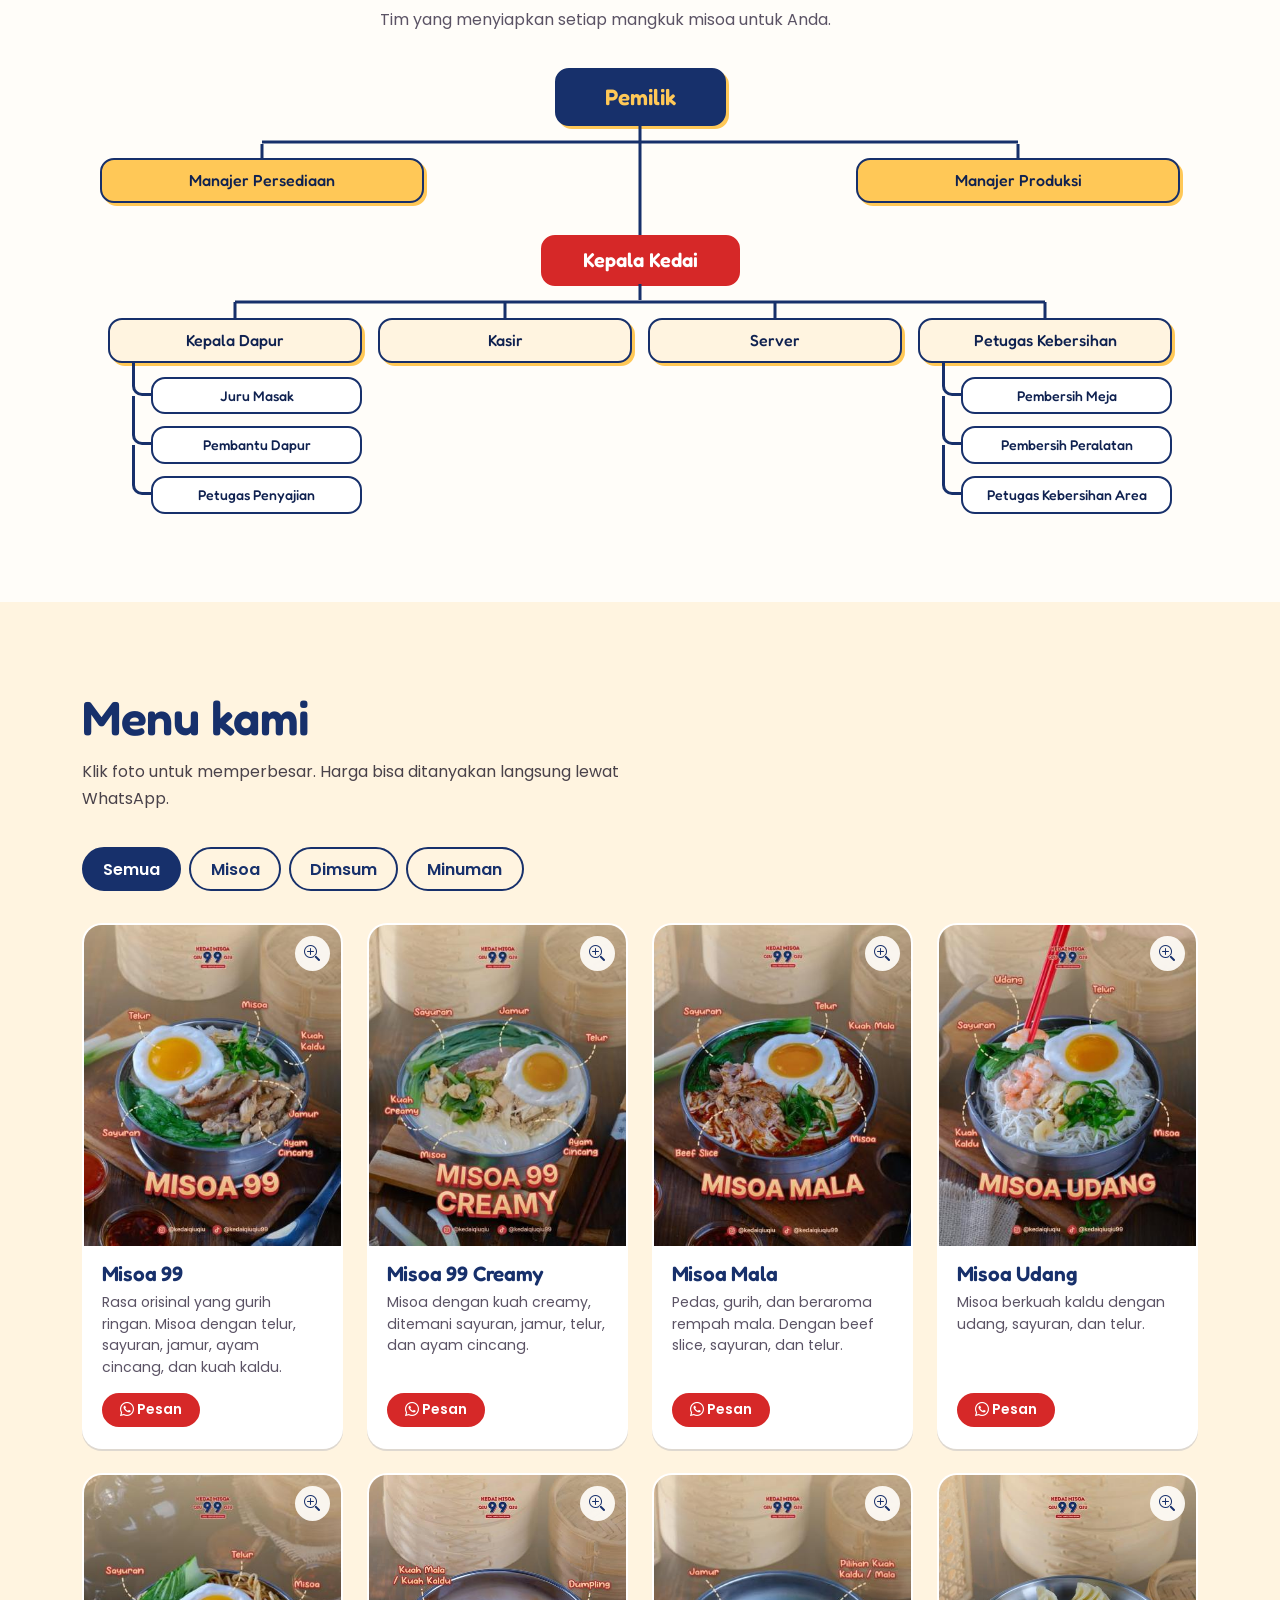
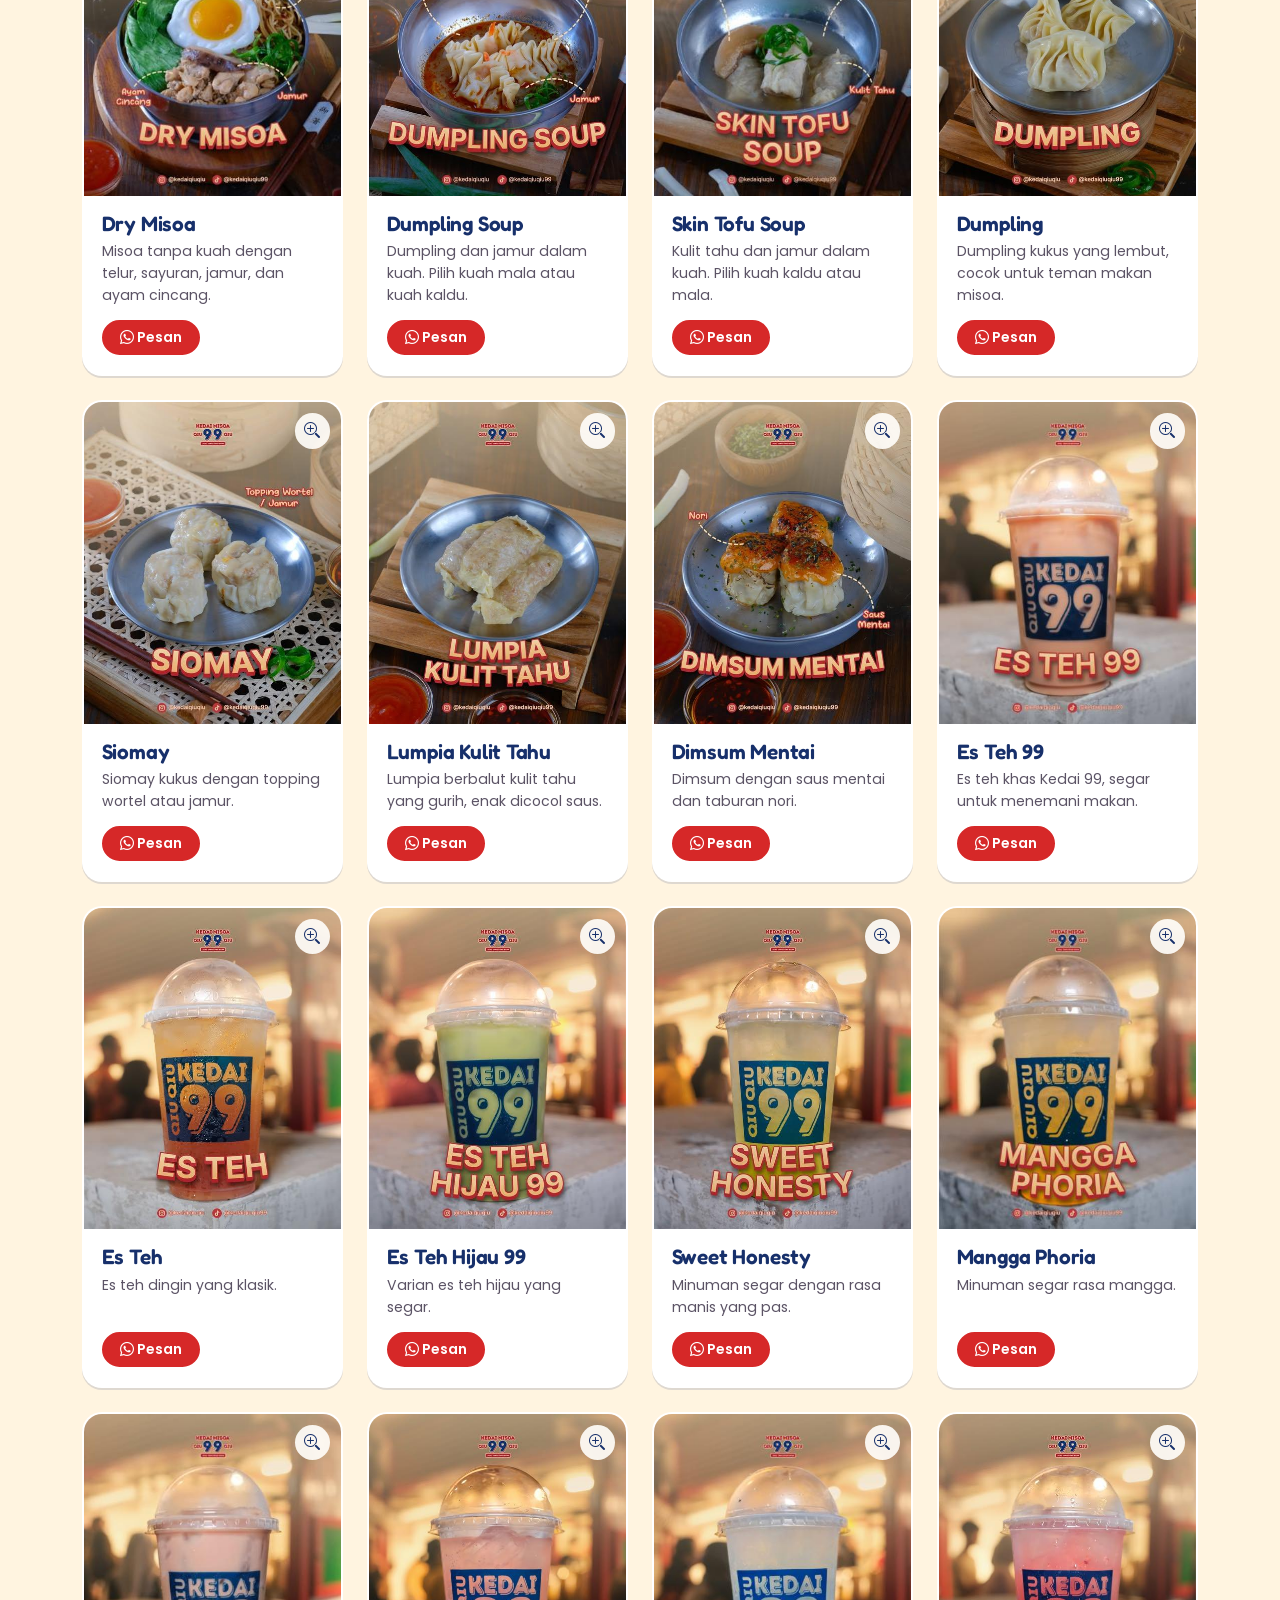
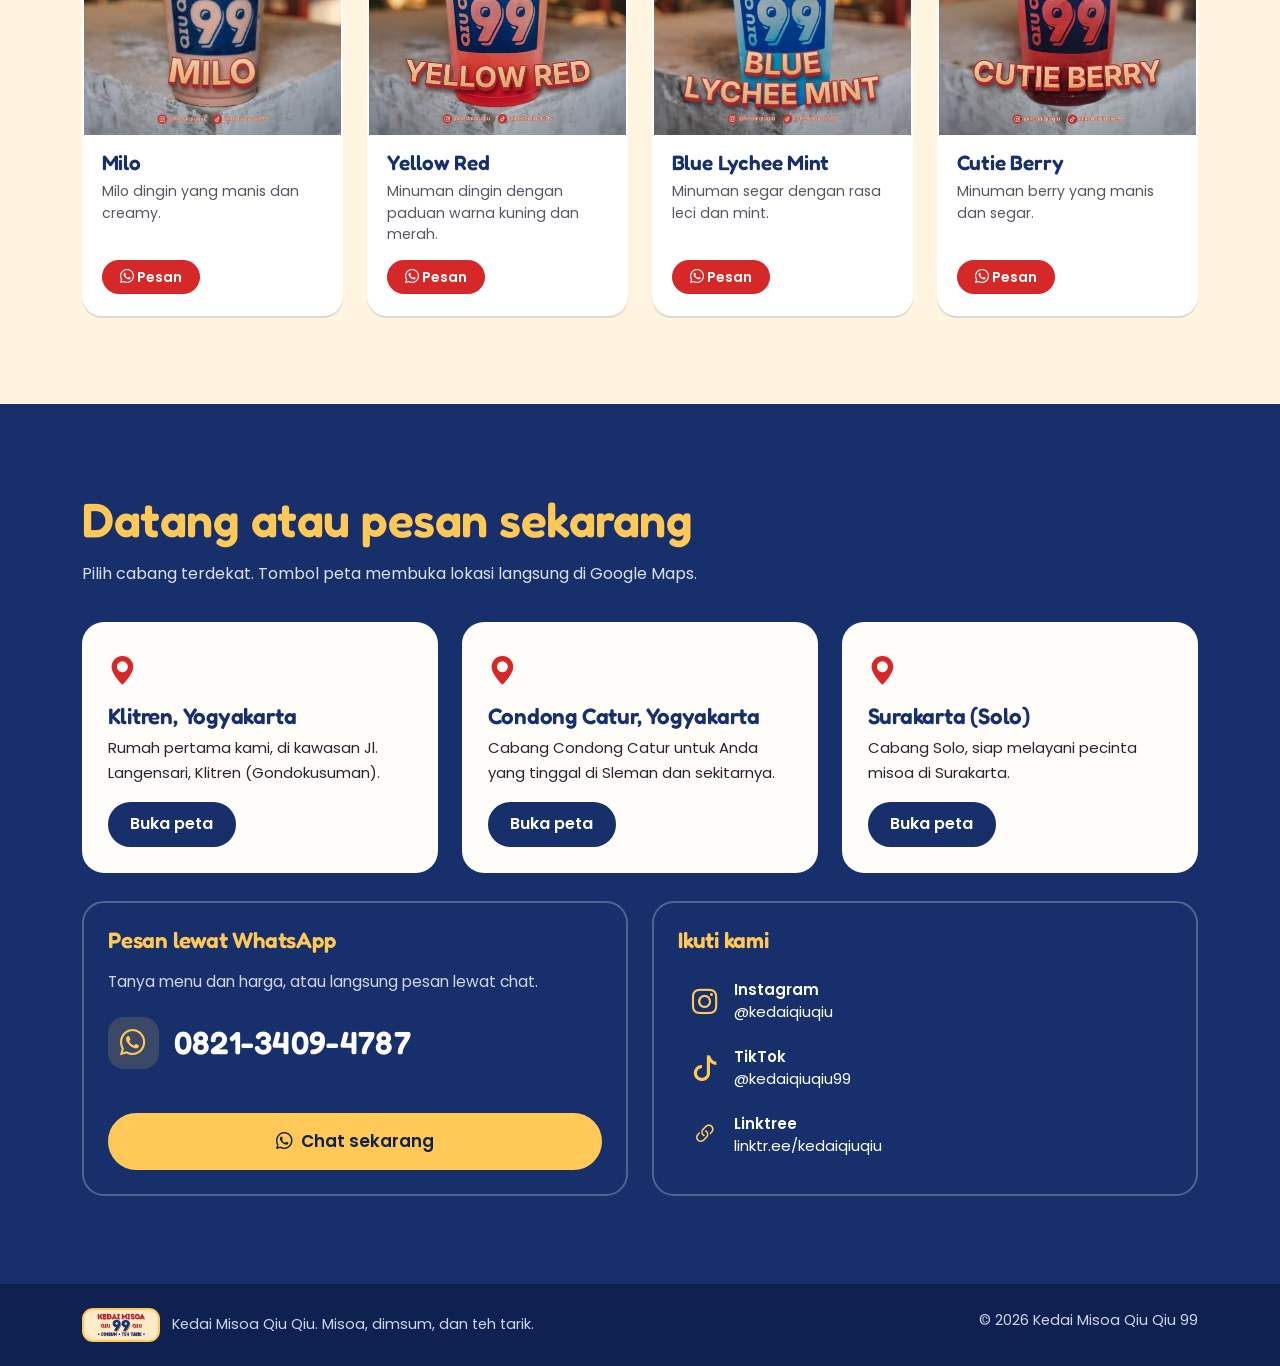
==== commit c03f7b43: "Pratinjau link versi kecil (logo-share)" ====
--- a/index.html
+++ b/index.html
@@ -23,7 +23,7 @@
 
   <!-- Logo di tab browser -->
   <link rel="icon" href="assets/img/logo.png">
-  <link rel="apple-touch-icon" href="assets/img/logo.png">
+  <link rel="apple-touch-icon" href="assets/img/logo.png">git add -A
   <link rel="stylesheet" href="assets/vendor/bootstrap/css/bootstrap.min.css">
   <link rel="stylesheet" href="assets/vendor/bootstrap-icons/bootstrap-icons.min.css">
   <link rel="stylesheet" href="assets/vendor/glightbox/css/glightbox.min.css">
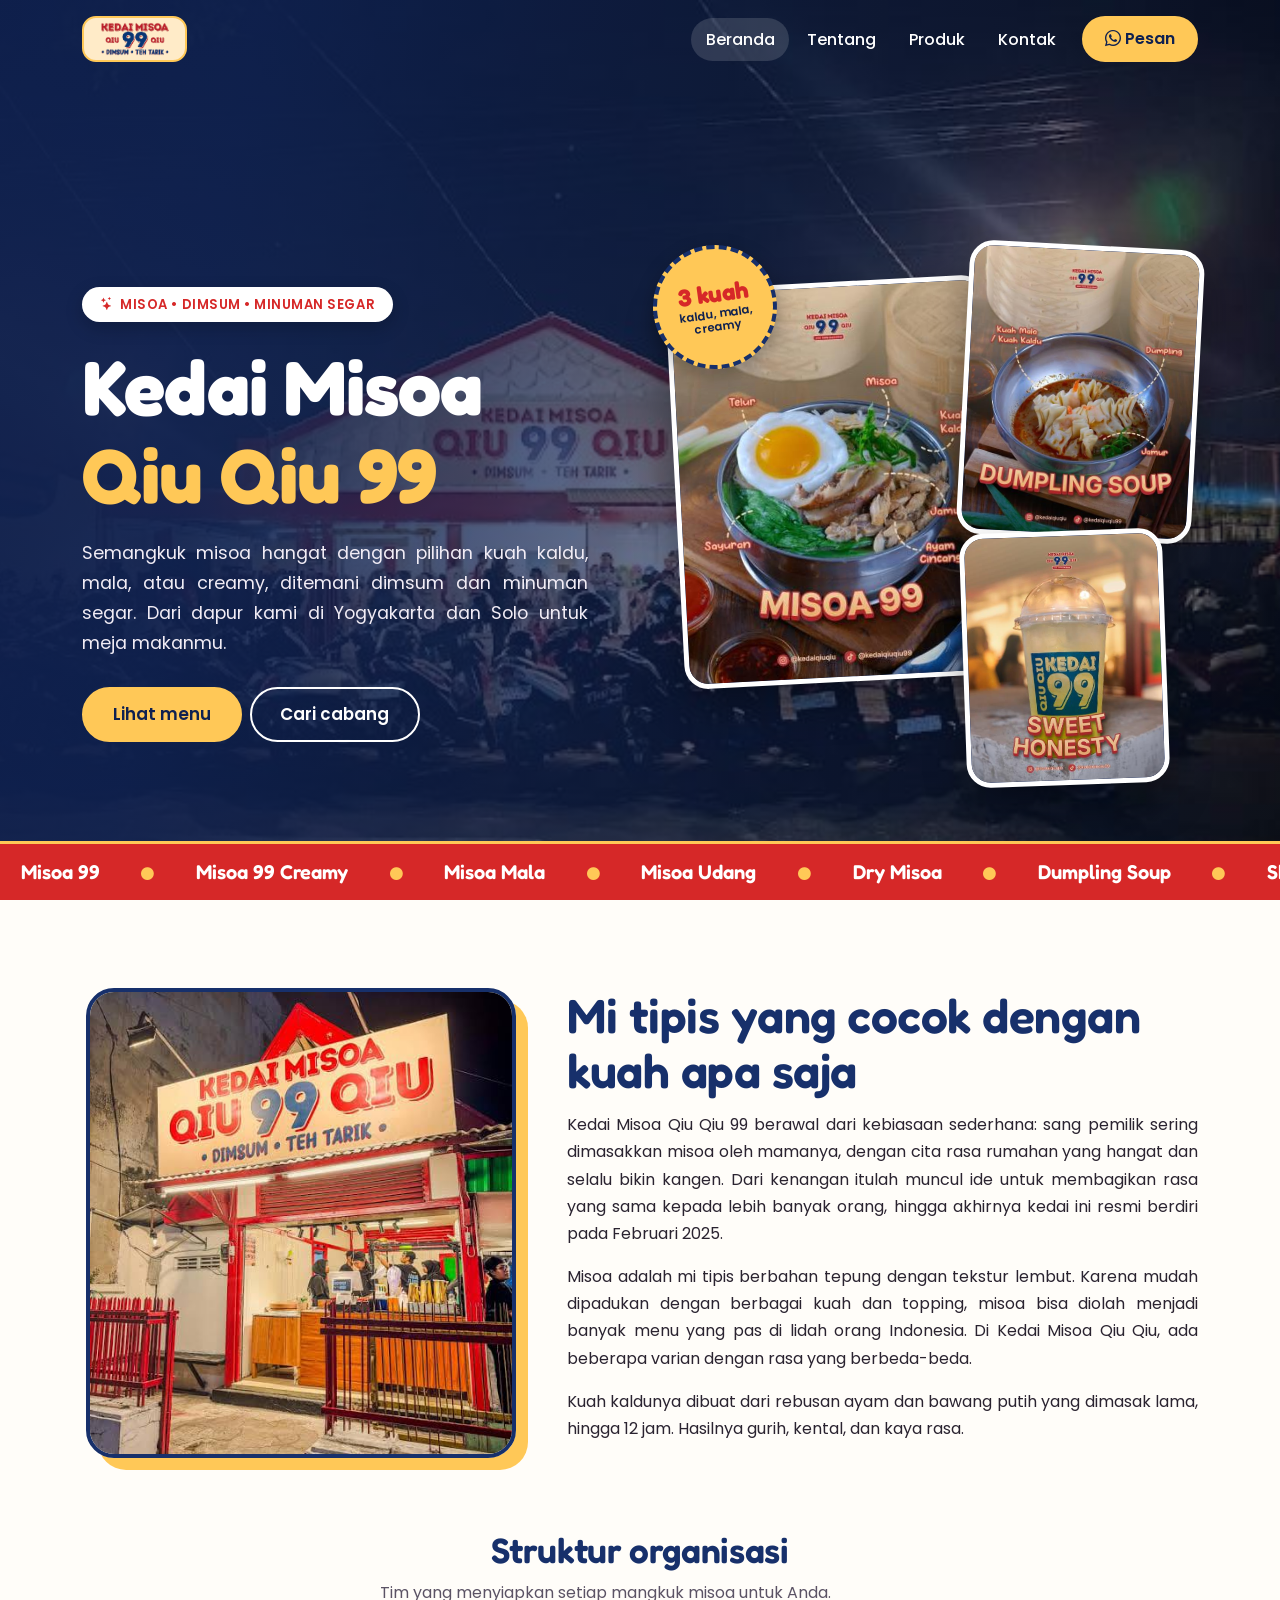
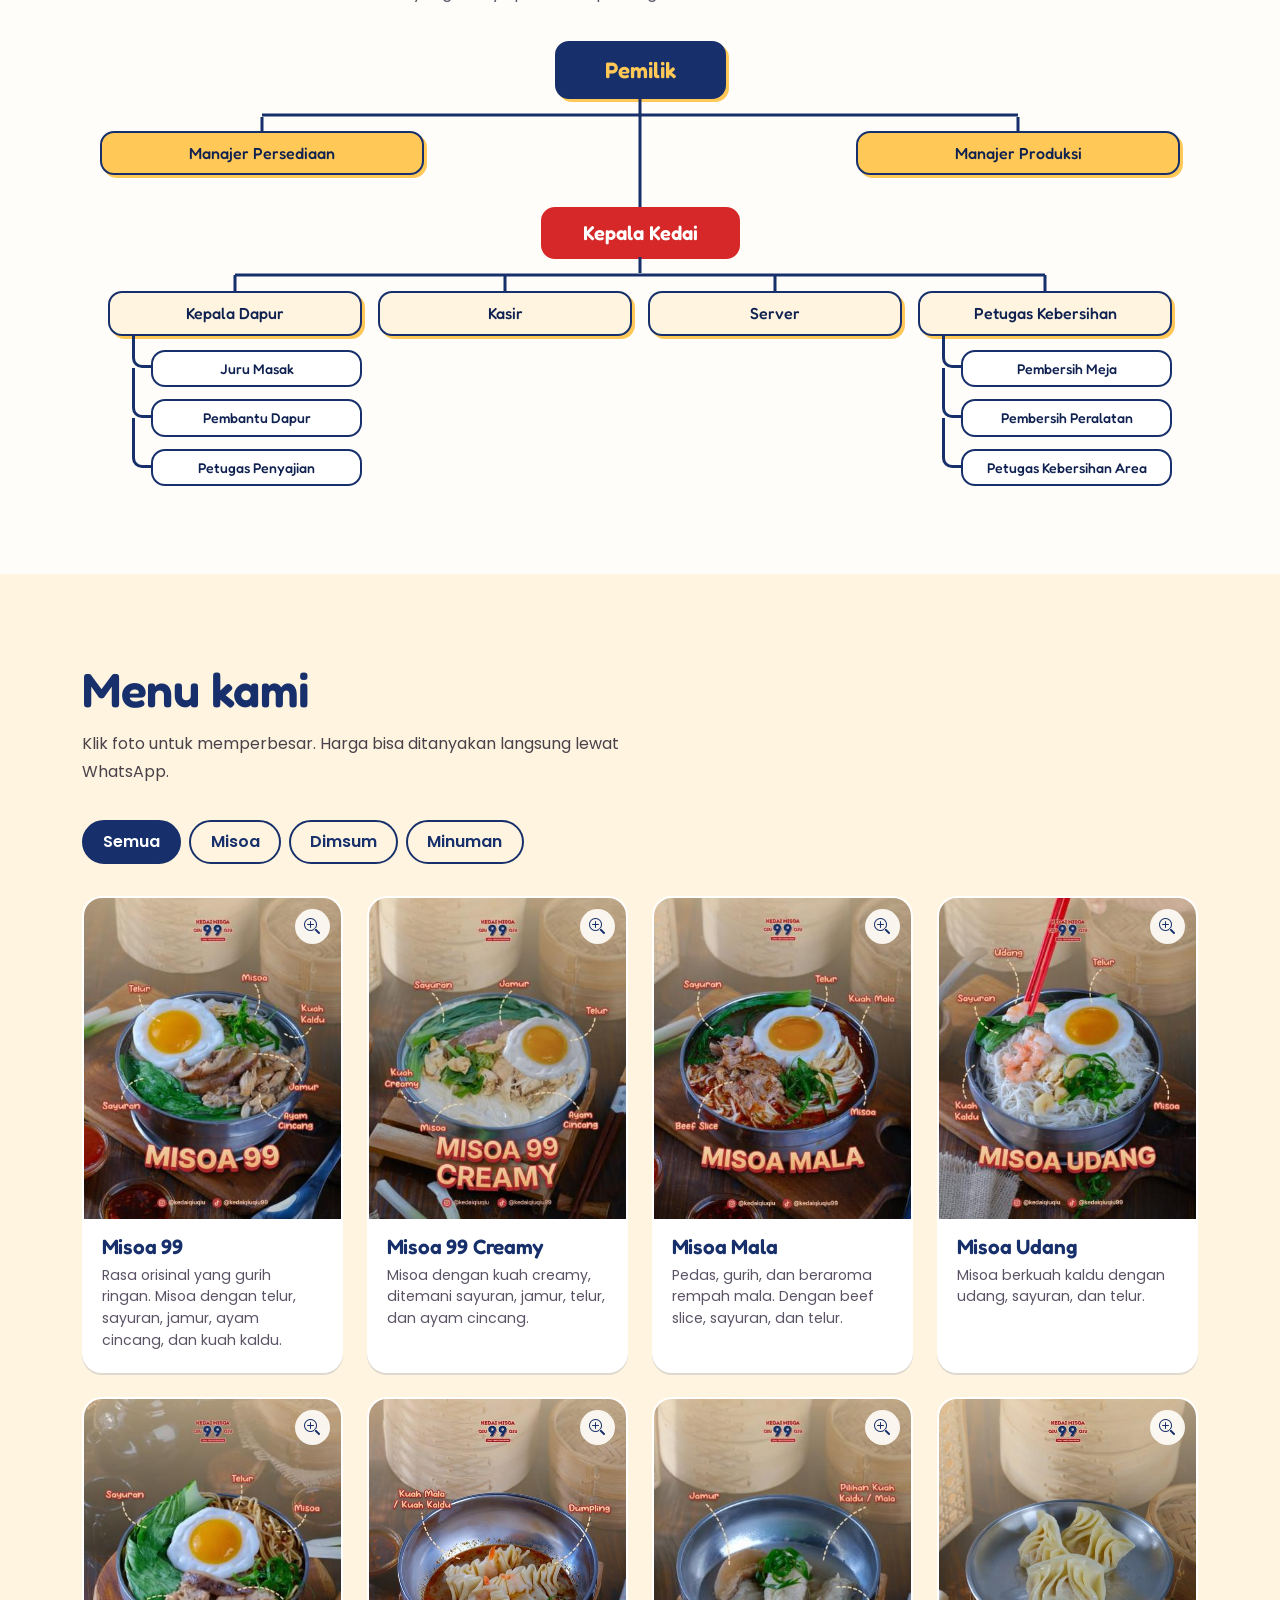
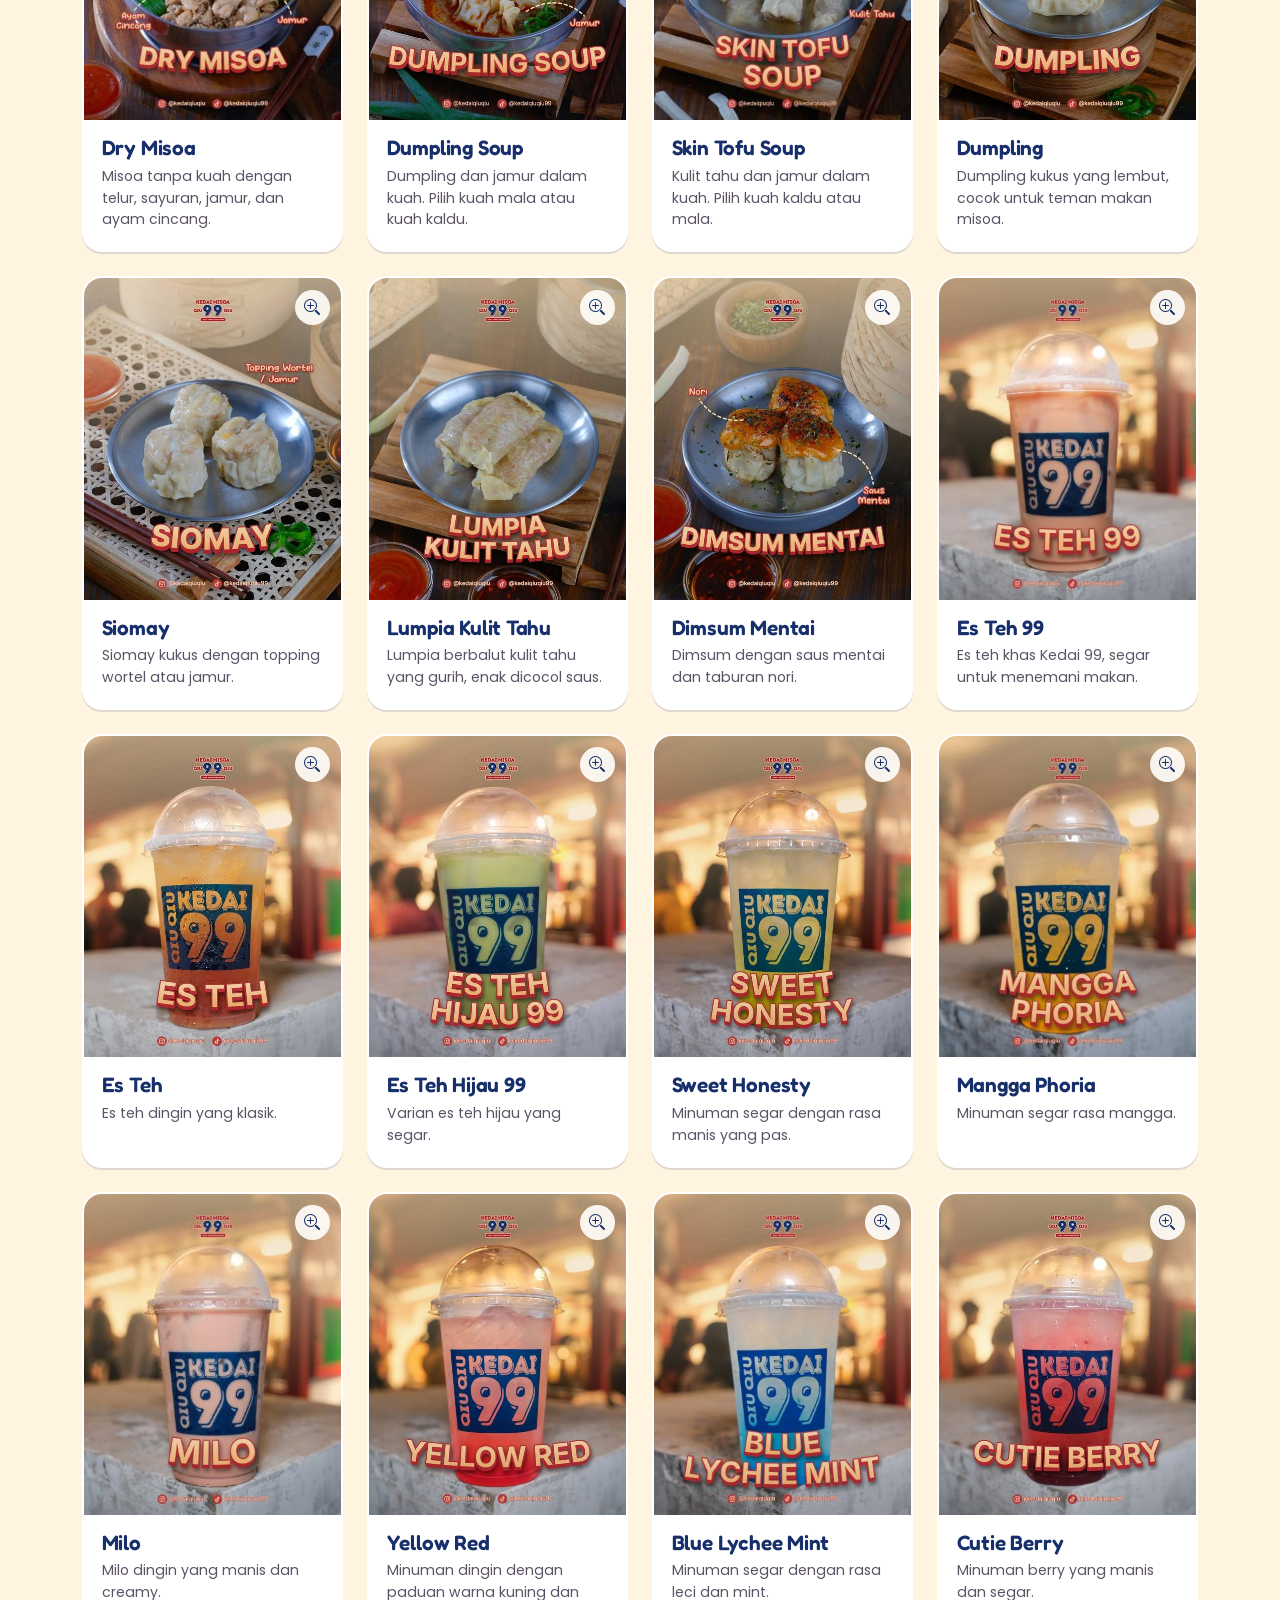
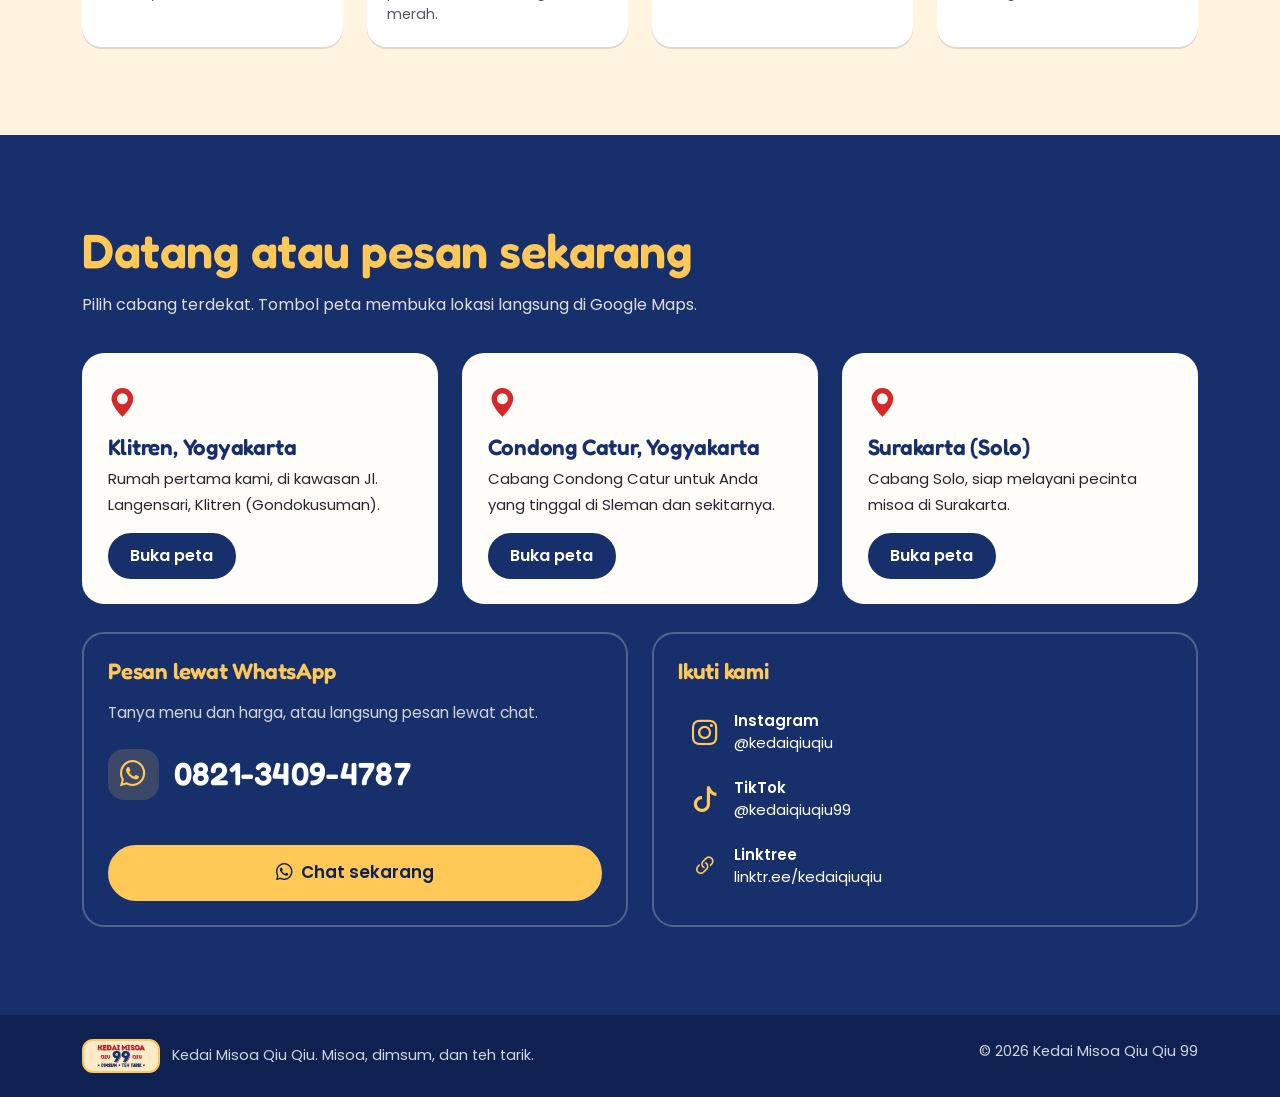
==== commit 76bb3aee: "Hapus tombol Pesan di kartu menu" ====
--- a/index.html
+++ b/index.html
@@ -23,7 +23,7 @@
 
   <!-- Logo di tab browser -->
   <link rel="icon" href="assets/img/logo.png">
-  <link rel="apple-touch-icon" href="assets/img/logo.png">git add -A
+  <link rel="apple-touch-icon" href="assets/img/logo.png">
   <link rel="stylesheet" href="assets/vendor/bootstrap/css/bootstrap.min.css">
   <link rel="stylesheet" href="assets/vendor/bootstrap-icons/bootstrap-icons.min.css">
   <link rel="stylesheet" href="assets/vendor/glightbox/css/glightbox.min.css">
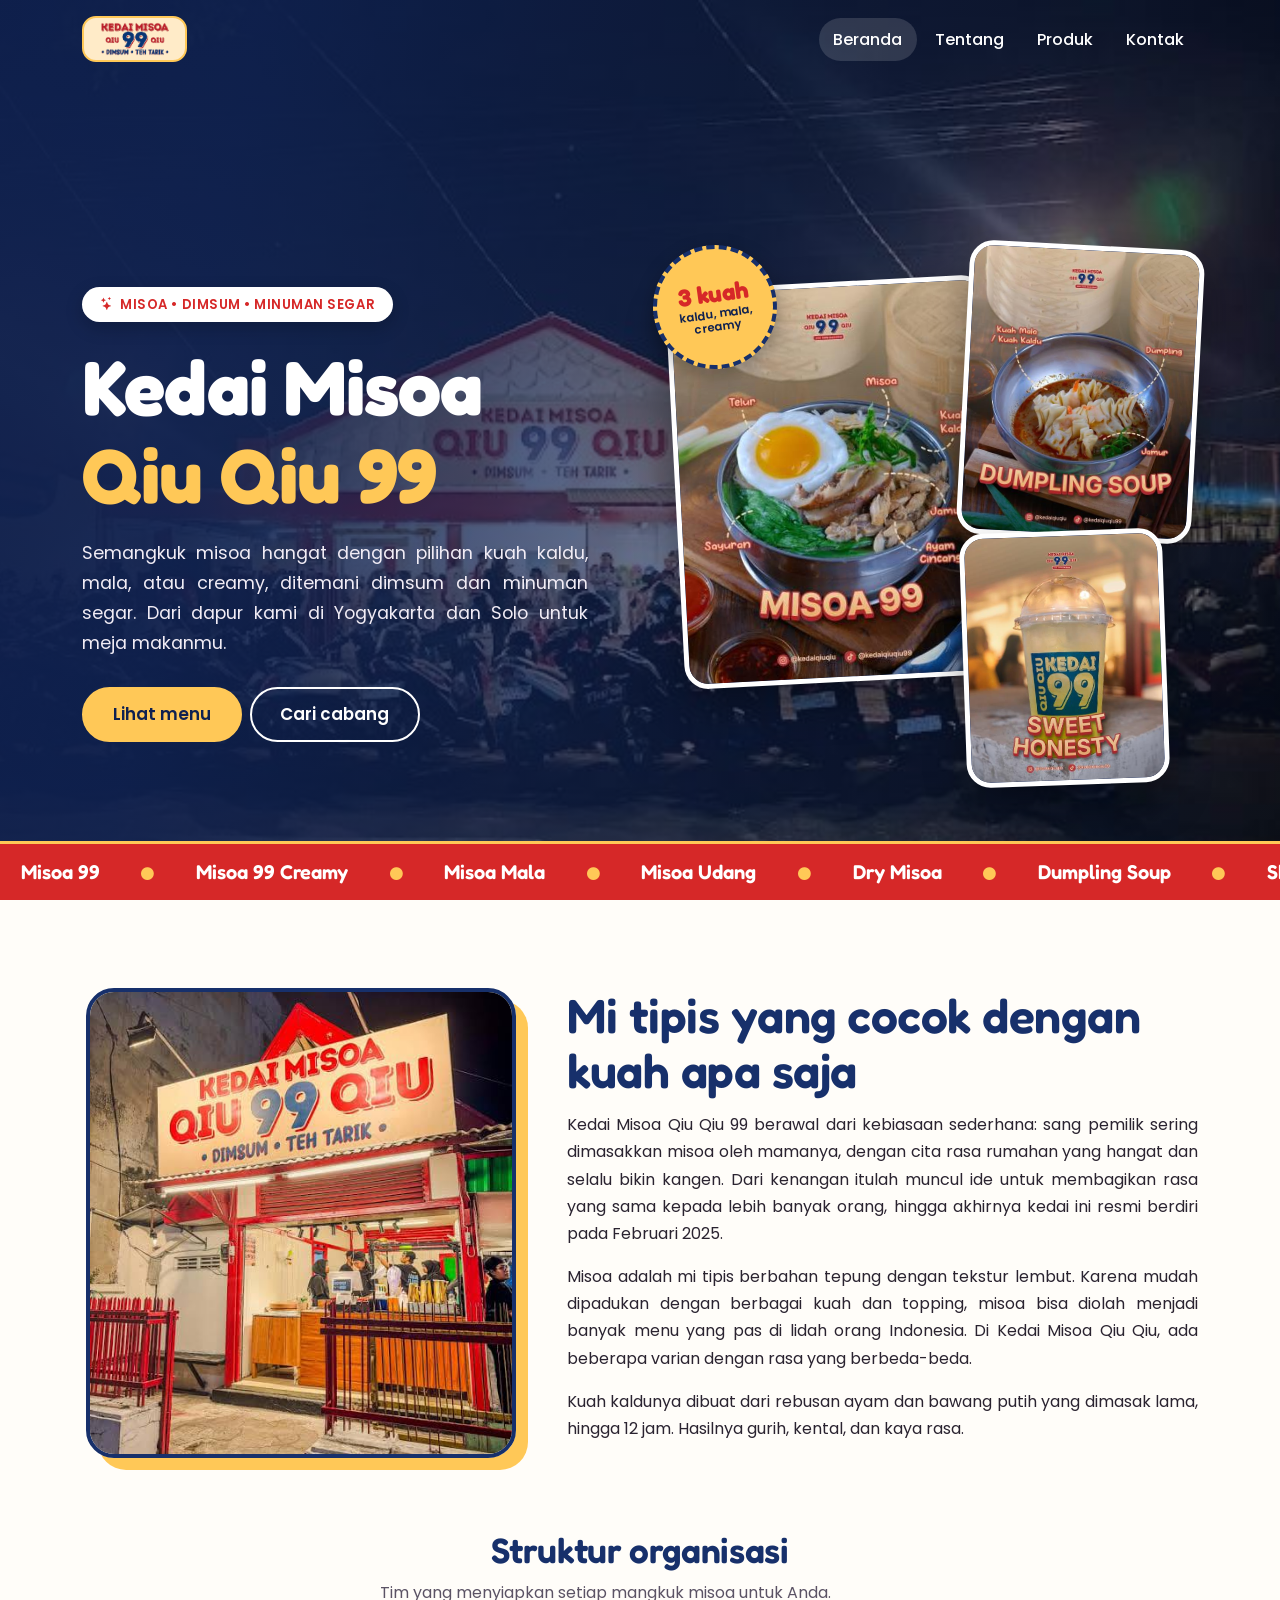
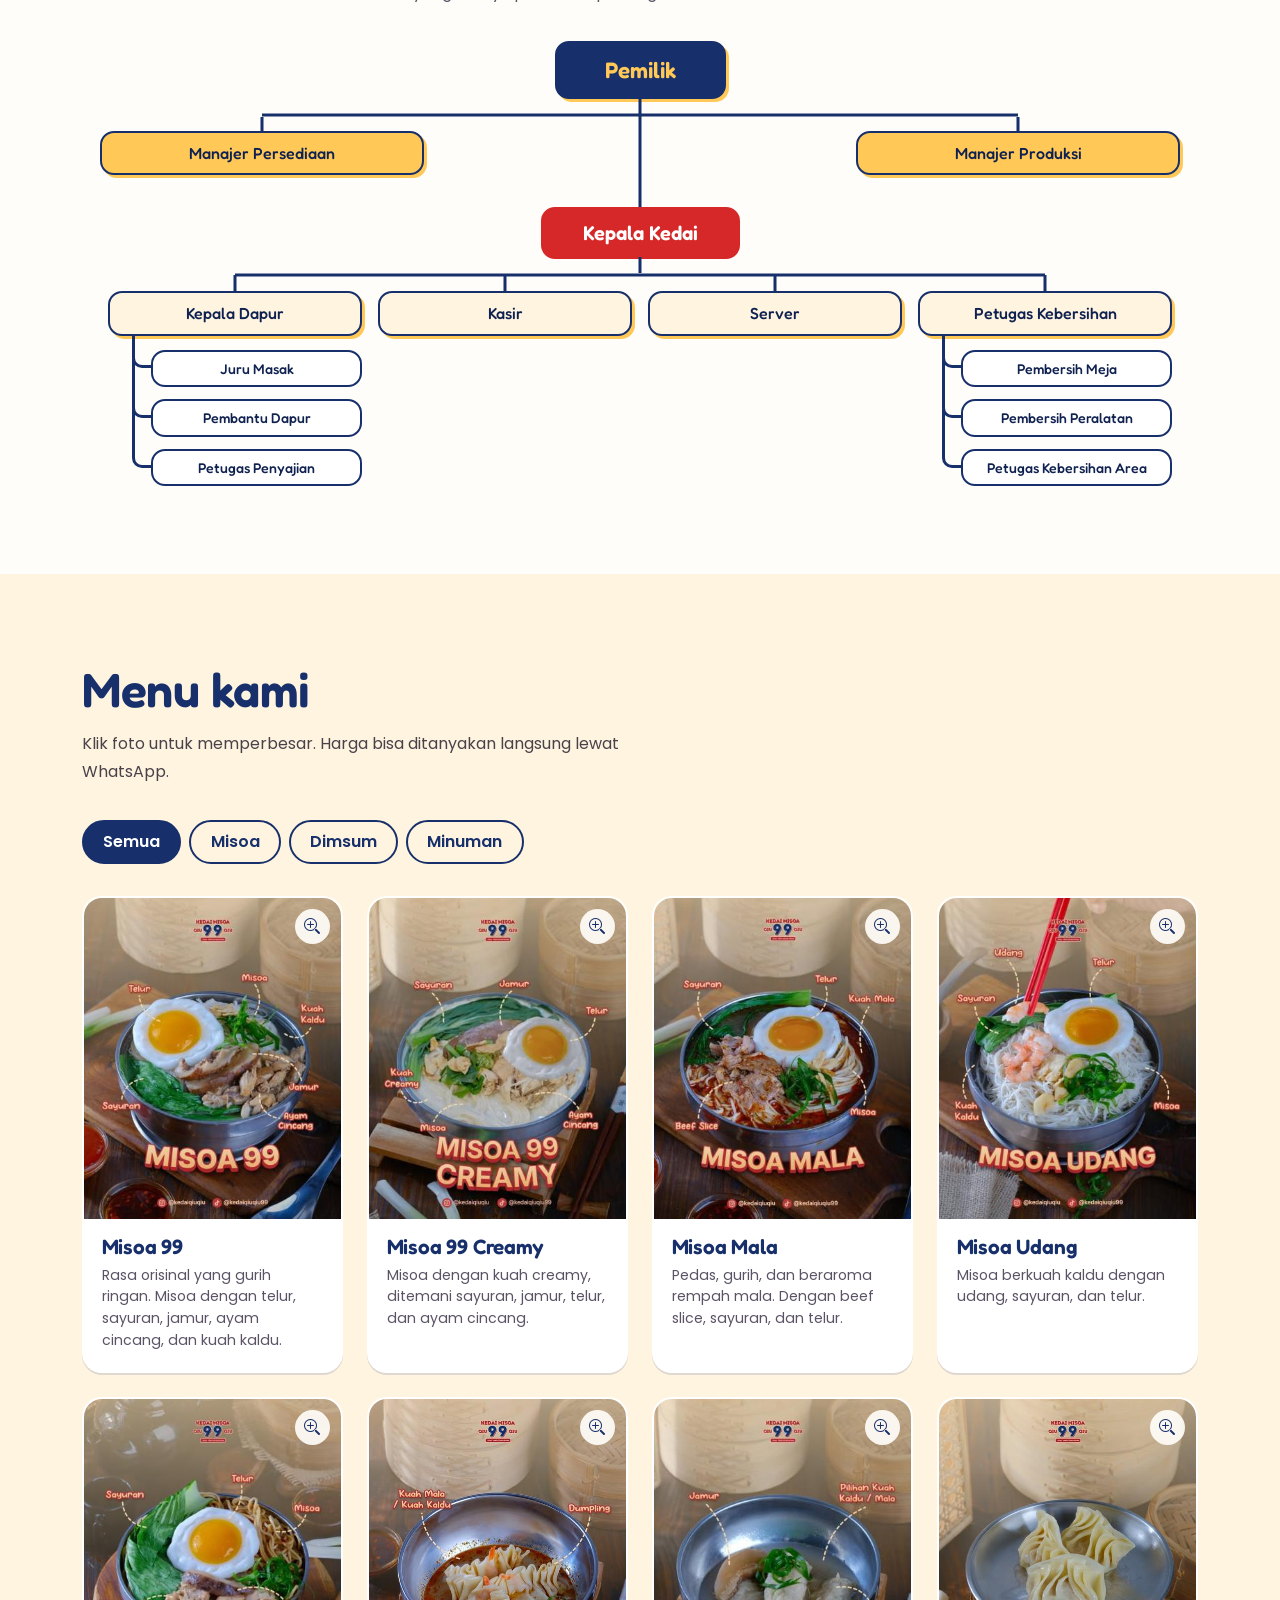
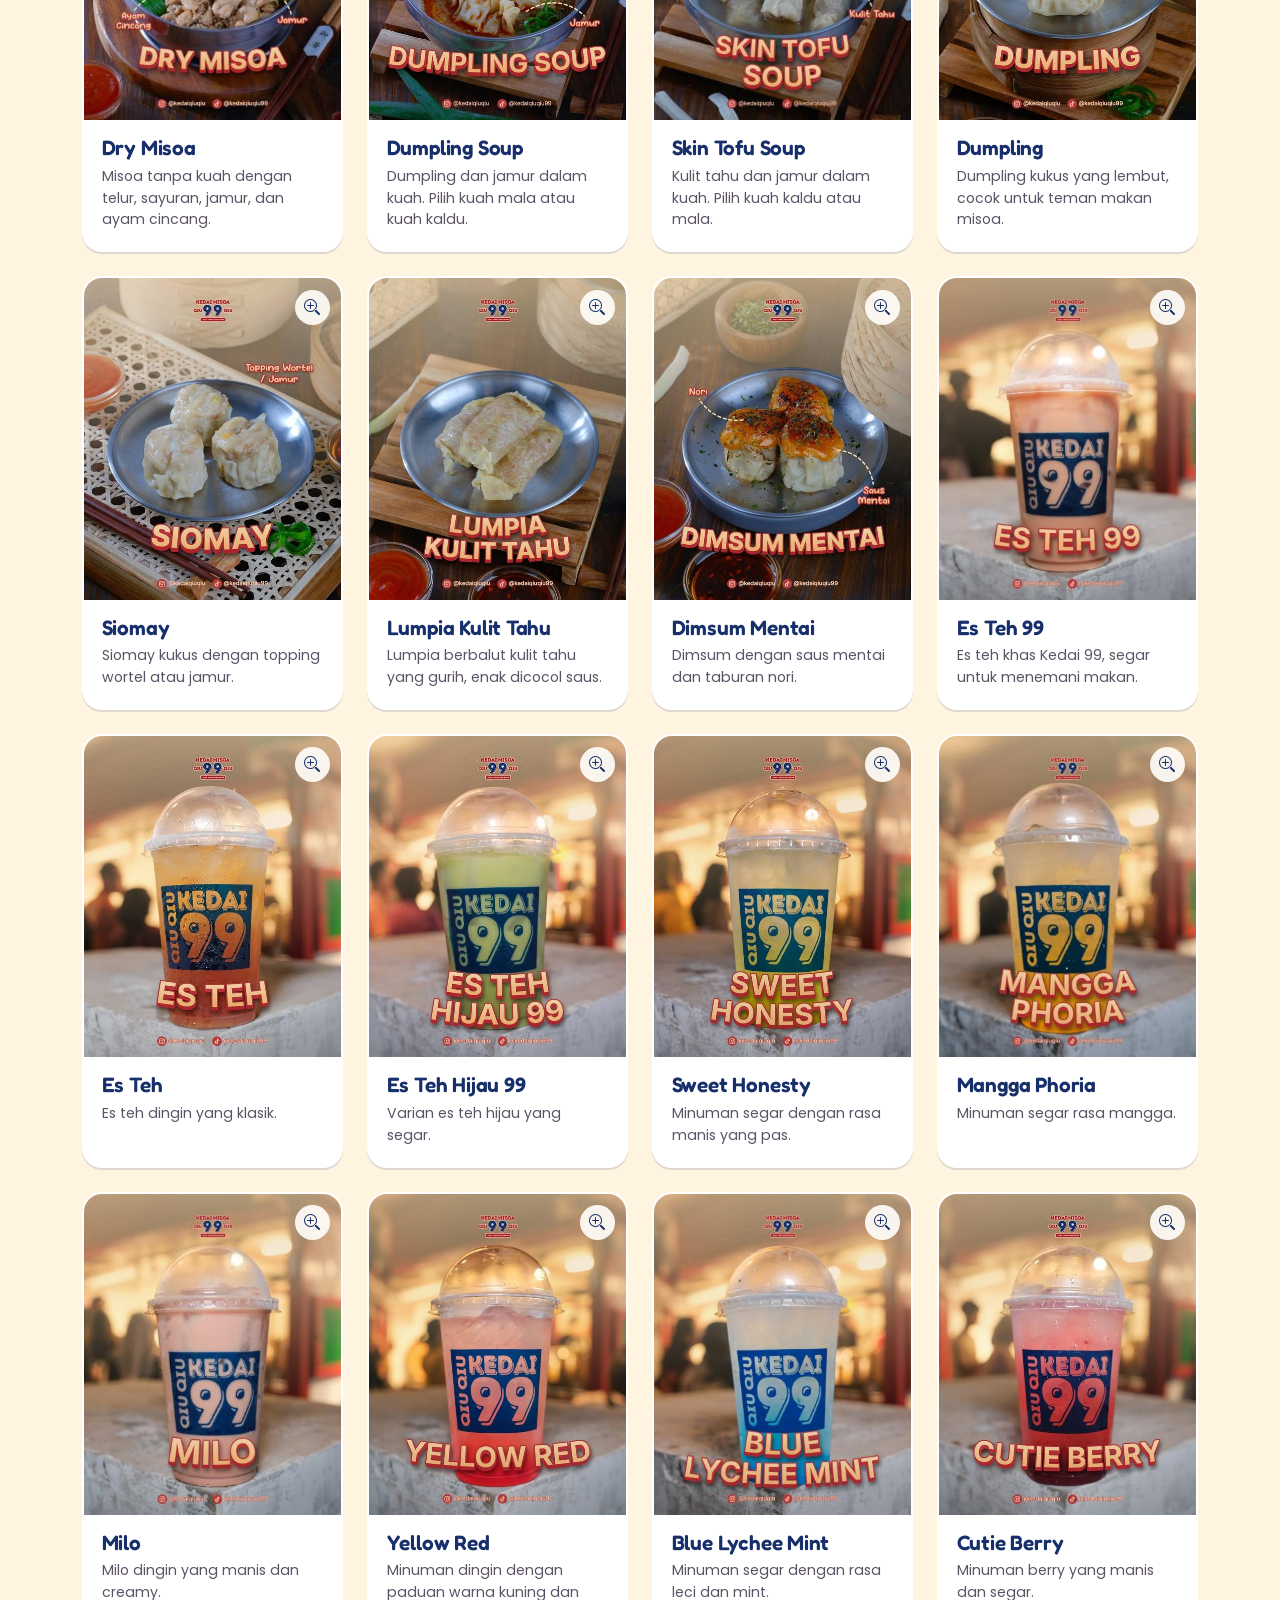
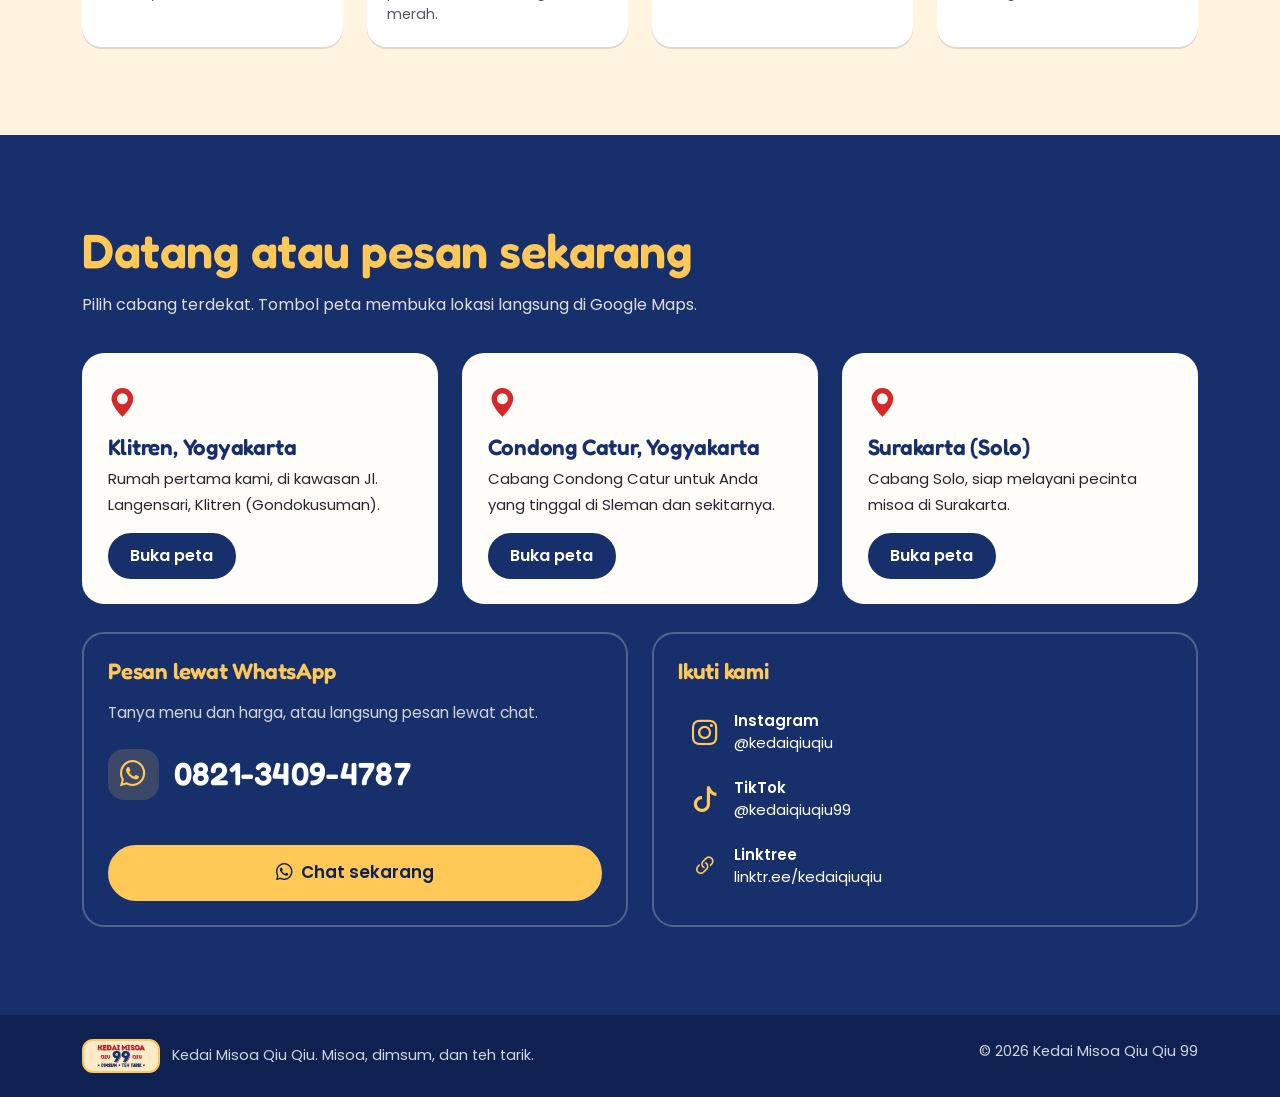
==== commit 64efea0a: "Hapus tombol Pesan di navbar dan perbaiki garis struktur organisasi" ====
--- a/index.html
+++ b/index.html
@@ -45,9 +45,7 @@
         <li class="nav-item"><a class="nav-link" href="#tentang">Tentang</a></li>
         <li class="nav-item"><a class="nav-link" href="#produk">Produk</a></li>
         <li class="nav-item"><a class="nav-link" href="#kontak">Kontak</a></li>
-        <li class="nav-item ms-lg-2"><a class="btn btn-kuning" href="#kontak"><i class="bi bi-whatsapp"></i> Pesan</a></li>
-      </ul>
-    </nav>
+         </nav>
   </div>
 </header>
 
--- a/assets/css/style.css
+++ b/assets/css/style.css
@@ -194,10 +194,9 @@
   border-left:var(--t) solid var(--garis); border-bottom:var(--t) solid var(--garis); border-bottom-left-radius:10px;
 }
 .org-sub > li:first-child::before{ top:-14px; height:calc(50% + 14px); }
-.org-sub > li:not(:last-child)::after{ /* lanjutan garis ke item berikutnya */
-  content:""; position:absolute; left:-1.2rem; top:50%; bottom:-14px; width:var(--t); background:var(--garis);
-}
-
+.org-sub > li:not(:last-child)::after{
+  content:""; position:absolute; left:-1.2rem; top:25%; bottom:-14px; width:var(--t); background:var(--garis);
+}
 /* Tablet dan HP: kotak menumpuk, garis utama disembunyikan */
 @media (max-width:991px){
   .org-tengah::before, .org-tengah::after, .org-manajer::before,
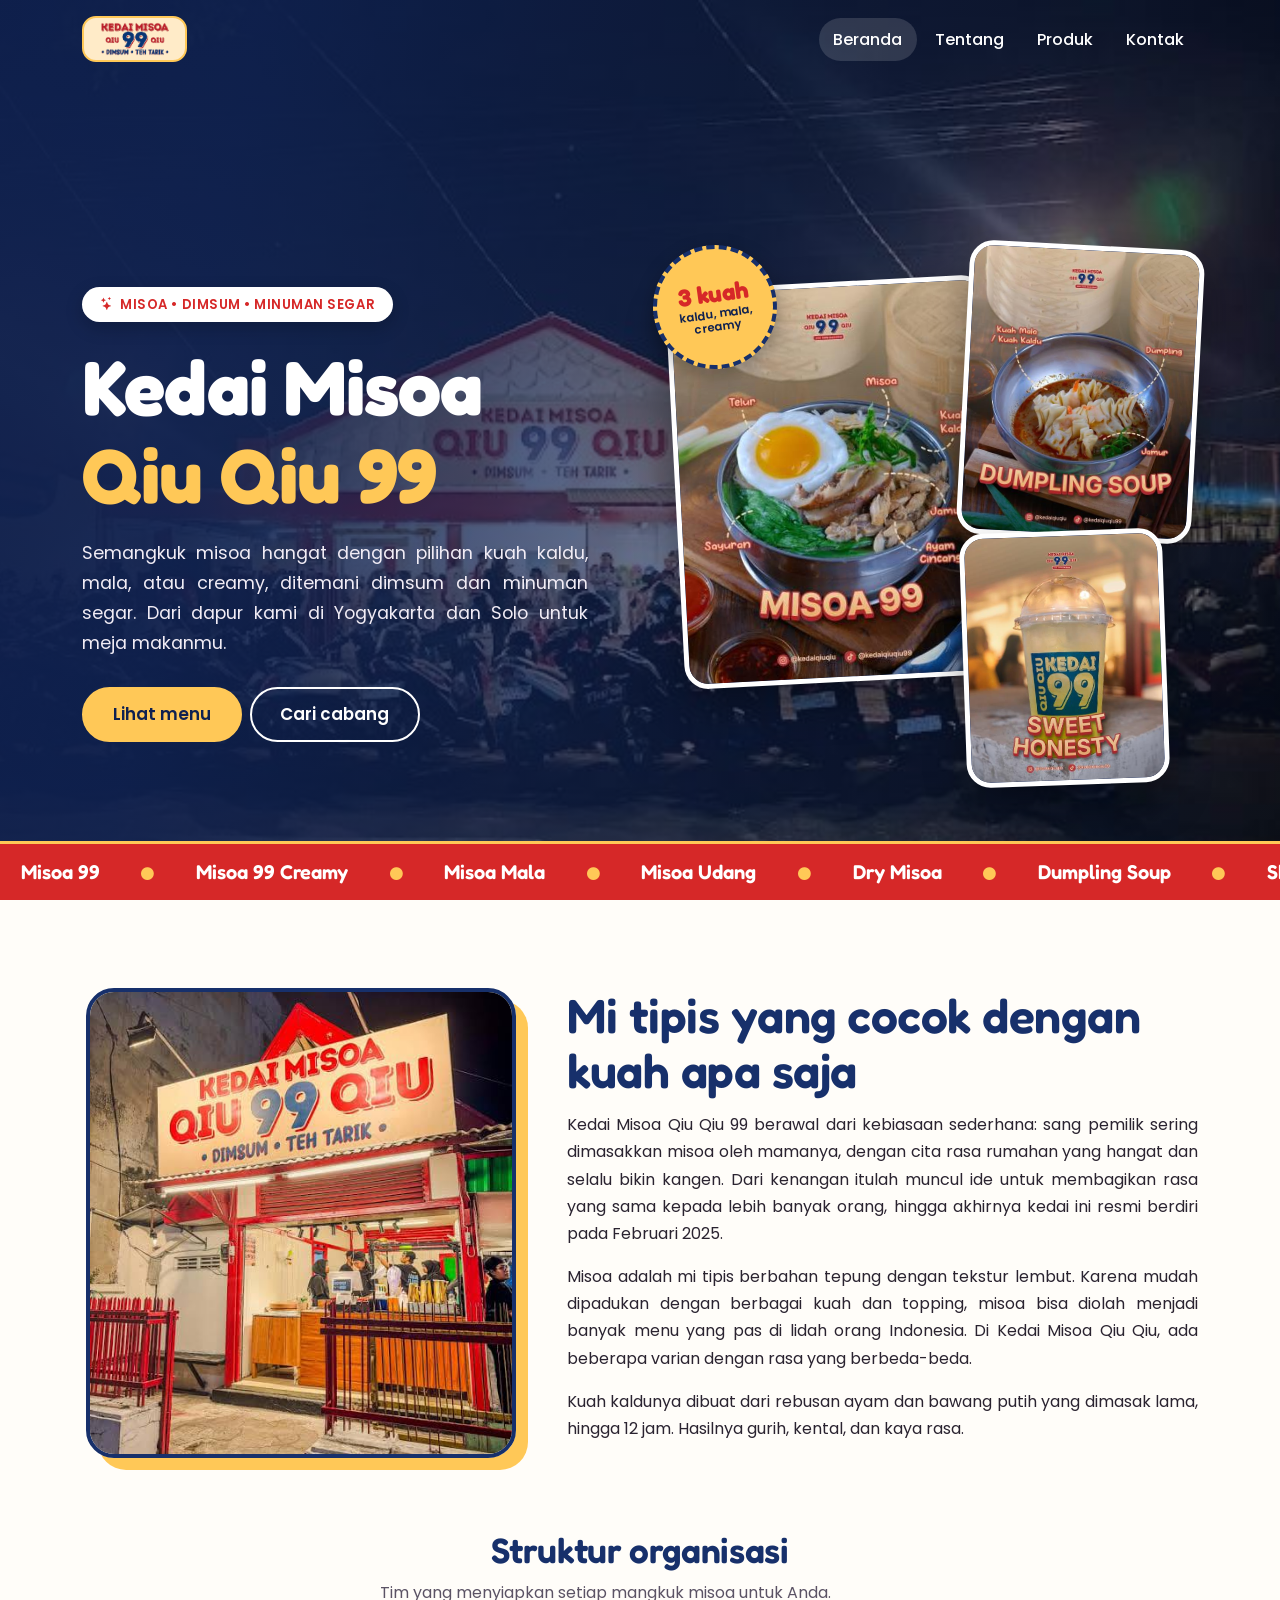
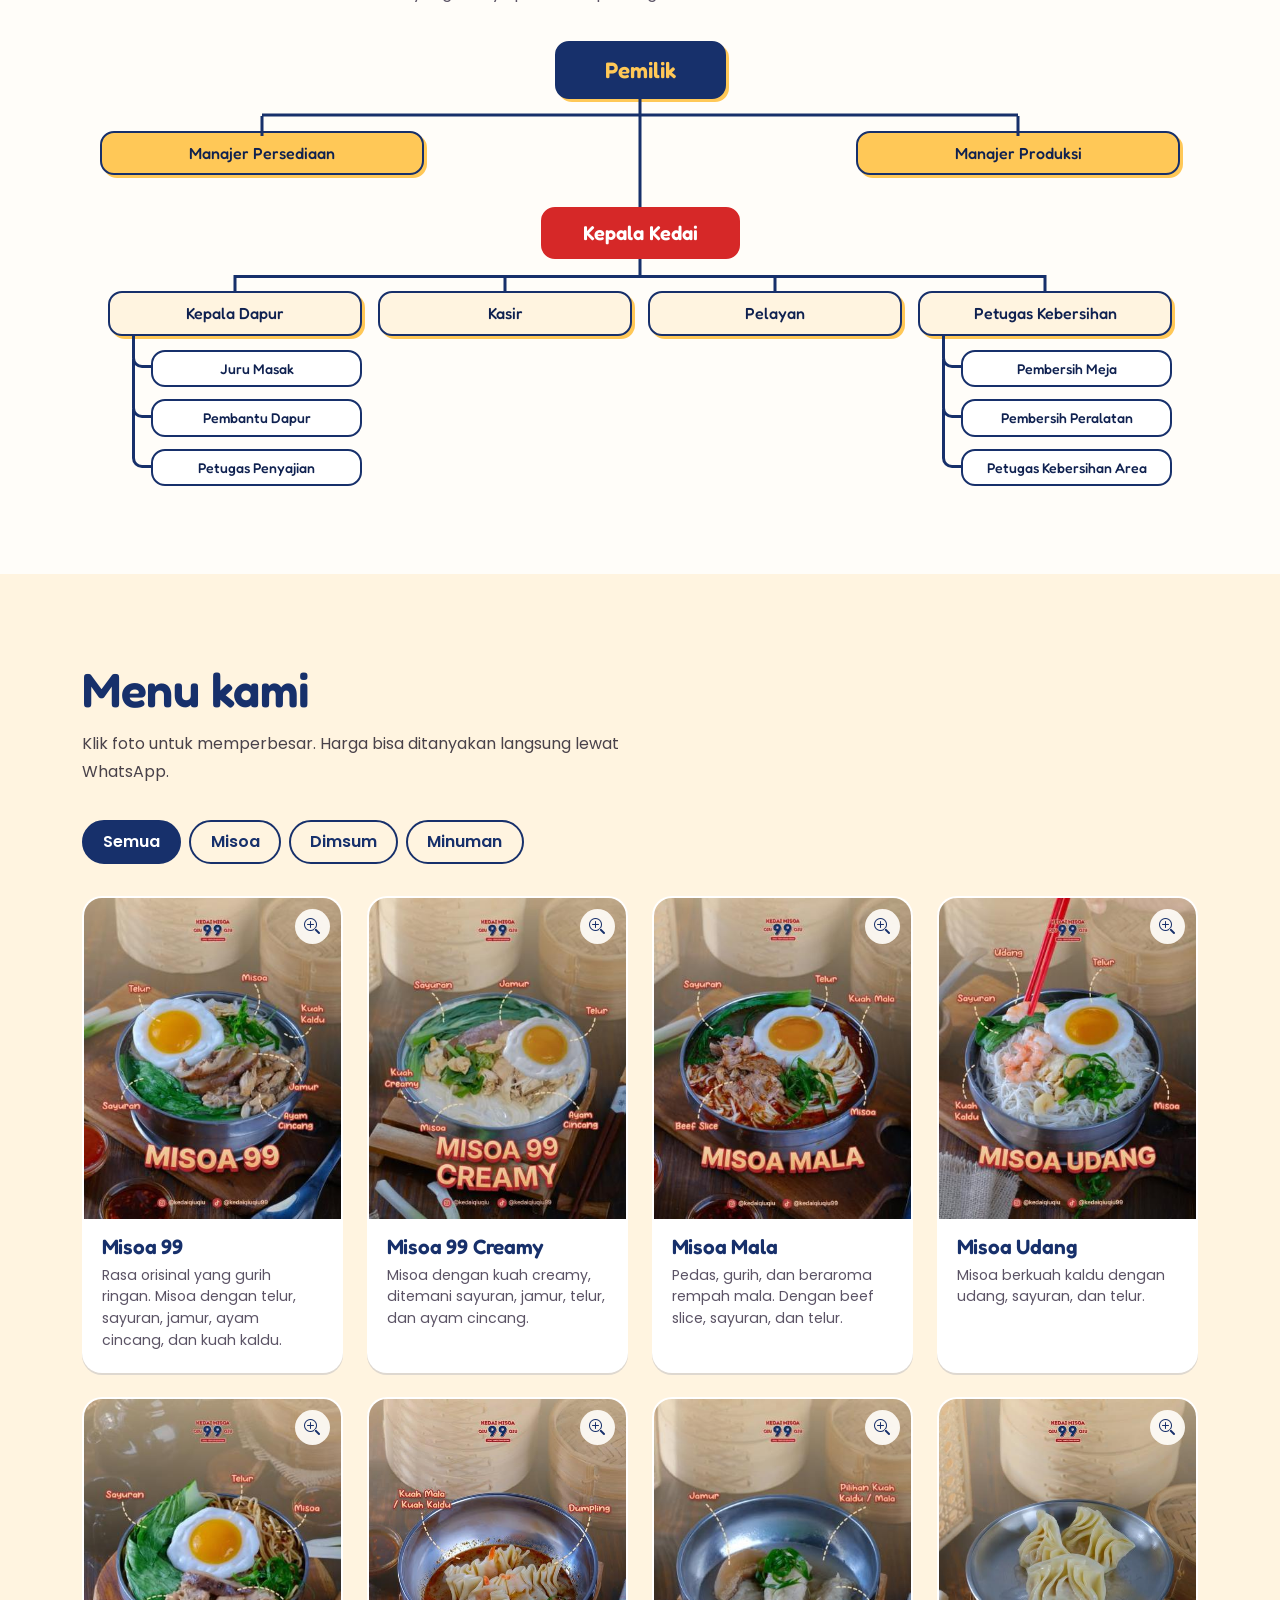
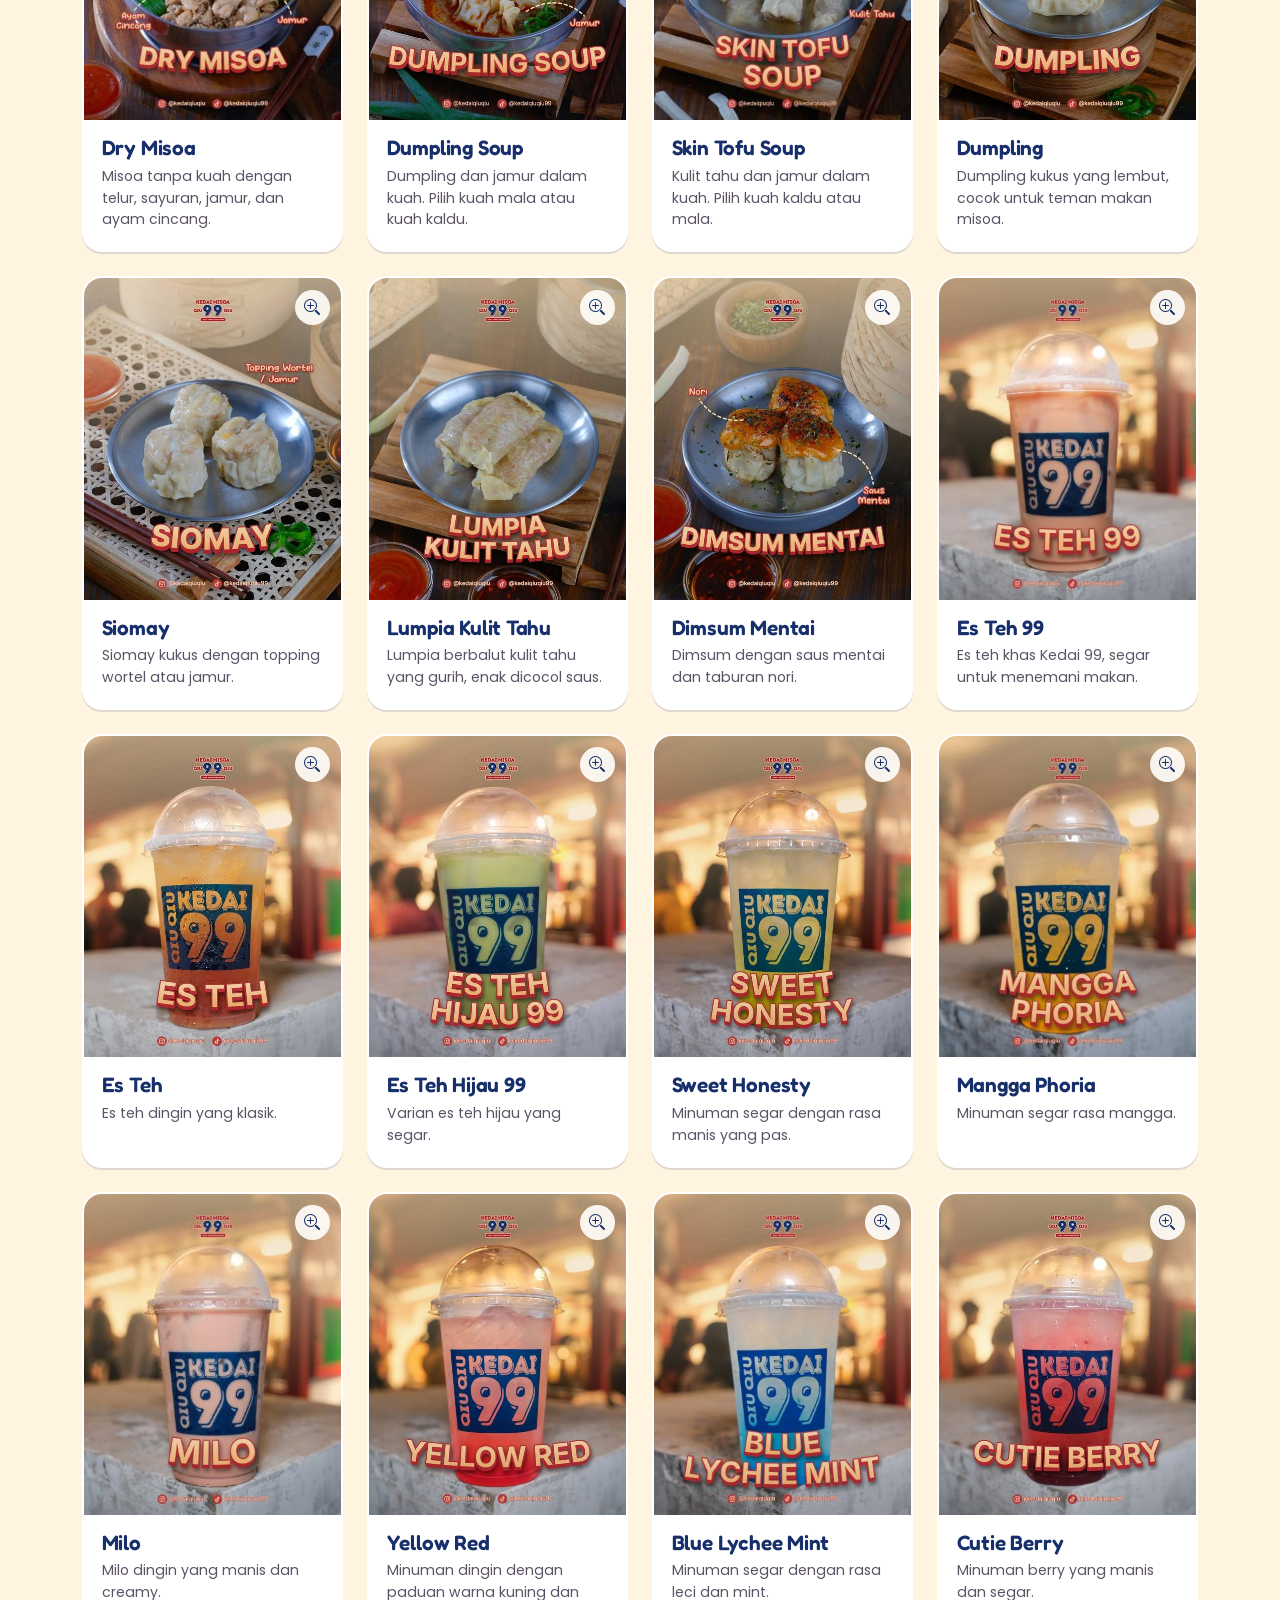
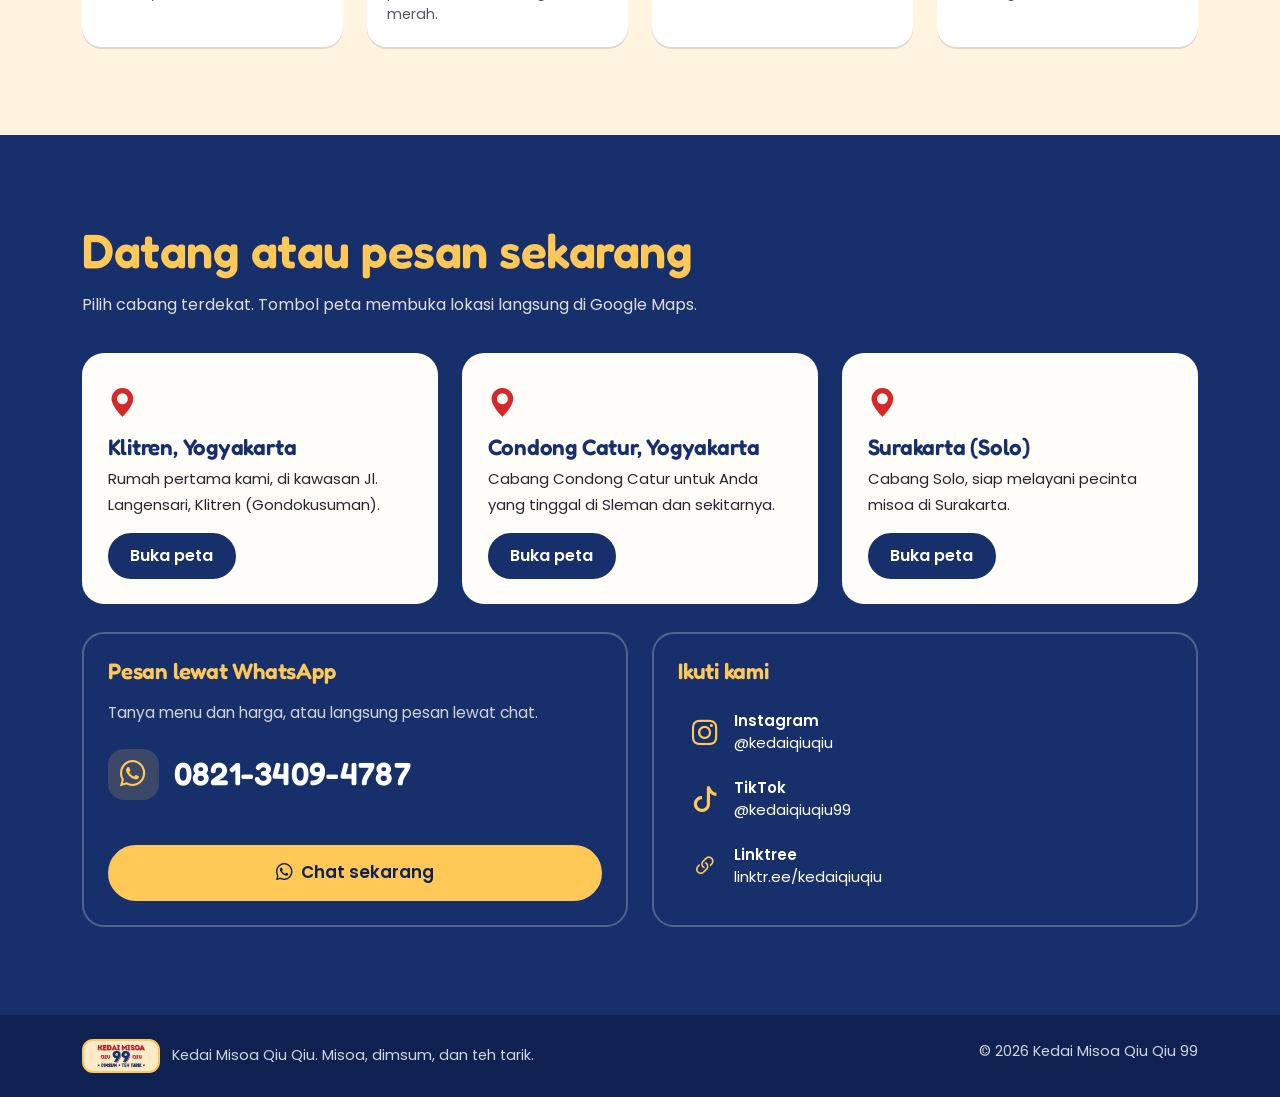
==== commit 953fdd97: "Perbaikan garis struktur organisasi" ====
--- a/index.html
+++ b/index.html
@@ -120,7 +120,7 @@
               </ul>
             </li>
             <li><div class="org-node org-kepala">Kasir</div></li>
-            <li><div class="org-node org-kepala">Server</div></li>
+            <li><div class="org-node org-kepala">Pelayan</div></li>
             <li>
               <div class="org-node org-kepala">Petugas Kebersihan</div>
               <ul class="org-sub">
--- a/assets/css/style.css
+++ b/assets/css/style.css
@@ -157,32 +157,105 @@
 .org-kepala{ background:var(--krem); height:100%; display:flex; align-items:center; justify-content:center; }
 .org-staf{ font-size:.88rem; padding:.5rem .7rem; box-shadow:none; }
 
-/* Pemilik -> dua manajer (garis tengah terus turun ke Leader) */
-.org-tengah{ position:relative; width:100%; display:flex; justify-content:space-between; padding:var(--j) 0; }
-.org-tengah::before{ /* garis vertikal tengah */
-  content:""; position:absolute; left:50%; top:0; bottom:0; width:var(--t); transform:translateX(-50%); background:var(--garis);
-}
-.org-tengah::after{ /* garis horizontal ke kedua manajer (titik tengah kotak = 15% dan 85%) */
-  content:""; position:absolute; left:15%; right:15%; top:calc(var(--j) / 2); height:var(--t); transform:translateY(-50%); background:var(--garis);
-}
-.org-manajer::before{ /* sambungan turun ke tiap manajer */
-  content:""; position:absolute; left:50%; bottom:100%; height:calc(var(--j) / 2); width:var(--t); transform:translateX(-50%); background:var(--garis);
-}
-
-/* Leader -> garis turun ke 4 divisi */
-.org-leader{ z-index:1; }
-.org-leader::after{
-  content:""; position:absolute; left:50%; top:100%; height:calc(var(--j) / 2); width:var(--t); transform:translateX(-50%); background:var(--garis);
-}
-
-/* Empat divisi (titik tengah kolom = 12.5%, 37.5%, 62.5%, 87.5%) */
-.org .org-bawah{ position:relative; width:100%; display:grid; grid-template-columns:repeat(4,1fr); padding-top:var(--j); align-items:start; }
-.org-bawah::before{
-  content:""; position:absolute; left:12.5%; right:12.5%; top:calc(var(--j) / 2); height:var(--t); transform:translateY(-50%); background:var(--garis);
-}
-.org-bawah > li{ position:relative; padding:0 .5rem; }
-.org-bawah > li::before{
-  content:""; position:absolute; left:50%; top:calc(var(--j) / -2); height:calc(var(--j) / 2); width:var(--t); transform:translateX(-50%); background:var(--garis);
+
+/* Pemilik -> Manajer */
+.org-tengah {
+  position: relative;
+  width: 100%;
+  display: flex;
+  justify-content: space-between;
+  padding: var(--j) 0;
+}
+
+/* Garis vertikal utama */
+.org-tengah::before {
+  content: "";
+  position: absolute;
+  left: 50%;
+  top: -3px;
+  bottom: -6px;
+  width: var(--t);
+  background: var(--garis);
+  transform: translateX(-50%);
+}
+
+/* Garis horizontal penghubung */
+.org-tengah::after {
+  content: "";
+  position: absolute;
+  left: 15%;
+  right: 15%;
+  top: calc(var(--j) / 2);
+  height: var(--t);
+  background: var(--garis);
+  transform: translateY(-50%);
+}
+
+/* Sambungan menuju kotak manajer */
+.org-manajer::before {
+  content: "";
+  position: absolute;
+  left: 50%;
+  bottom: calc(100% - 3px);
+  height: calc(var(--j) / 2 + 4px);
+  width: var(--t);
+  background: var(--garis);
+  transform: translateX(-50%);
+}
+
+/* Leader -> empat divisi */
+.org-leader {
+  position: relative;
+  z-index: 1;
+}
+
+/* Garis vertikal dari kepala kedai */
+.org-bawah::after {
+  content: "";
+  position: absolute;
+  left: 50%;
+  top: -2px;
+  height: calc(var(--j) / 2 + 3px);
+  width: var(--t);
+  background: var(--garis);
+  transform: translateX(-50%);
+}
+
+/* Garis horizontal empat divisi */
+.org .org-bawah {
+  position: relative;
+  width: 100%;
+  display: grid;
+  grid-template-columns: repeat(4, 1fr);
+  padding-top: var(--j);
+  align-items: start;
+}
+
+.org-bawah::before {
+  content: "";
+  position: absolute;
+  left: 12.5%;
+  right: 12.5%;
+  top: calc(var(--j) / 2);
+  height: var(--t);
+  background: var(--garis);
+}
+
+/* Garis vertikal menuju setiap divisi */
+.org-bawah > li {
+  position: relative;
+  padding: 0 .5rem;
+}
+
+.org-bawah > li::before {
+  content: "";
+  position: absolute;
+  left: 50%;
+  top: calc(var(--j) / -2);
+  height: calc(var(--j) / 2 + 3px);
+  width: var(--t);
+  background: var(--garis);
+  transform: translateX(-50%);
 }
 
 /* Anak buah di bawah Head Dapur dan Petugas Kebersihan (siku per item) */
@@ -194,13 +267,14 @@
   border-left:var(--t) solid var(--garis); border-bottom:var(--t) solid var(--garis); border-bottom-left-radius:10px;
 }
 .org-sub > li:first-child::before{ top:-14px; height:calc(50% + 14px); }
-.org-sub > li:not(:last-child)::after{
+.org-sub > li:not(:last-child)::after{ /* lanjutan garis ke item berikutnya */
   content:""; position:absolute; left:-1.2rem; top:25%; bottom:-14px; width:var(--t); background:var(--garis);
 }
+
 /* Tablet dan HP: kotak menumpuk, garis utama disembunyikan */
 @media (max-width:991px){
   .org-tengah::before, .org-tengah::after, .org-manajer::before,
-  .org-leader::after, .org-bawah::before, .org-bawah > li::before{ display:none; }
+  .org-bawah::after, .org-bawah::before, .org-bawah > li::before{ display:none; }
   .org-tengah{ flex-direction:column; align-items:center; gap:12px; padding:16px 0; }
   .org-manajer{ width:min(100%,320px); }
   .org .org-bawah{ grid-template-columns:repeat(2,1fr); gap:18px 0; padding-top:20px; }
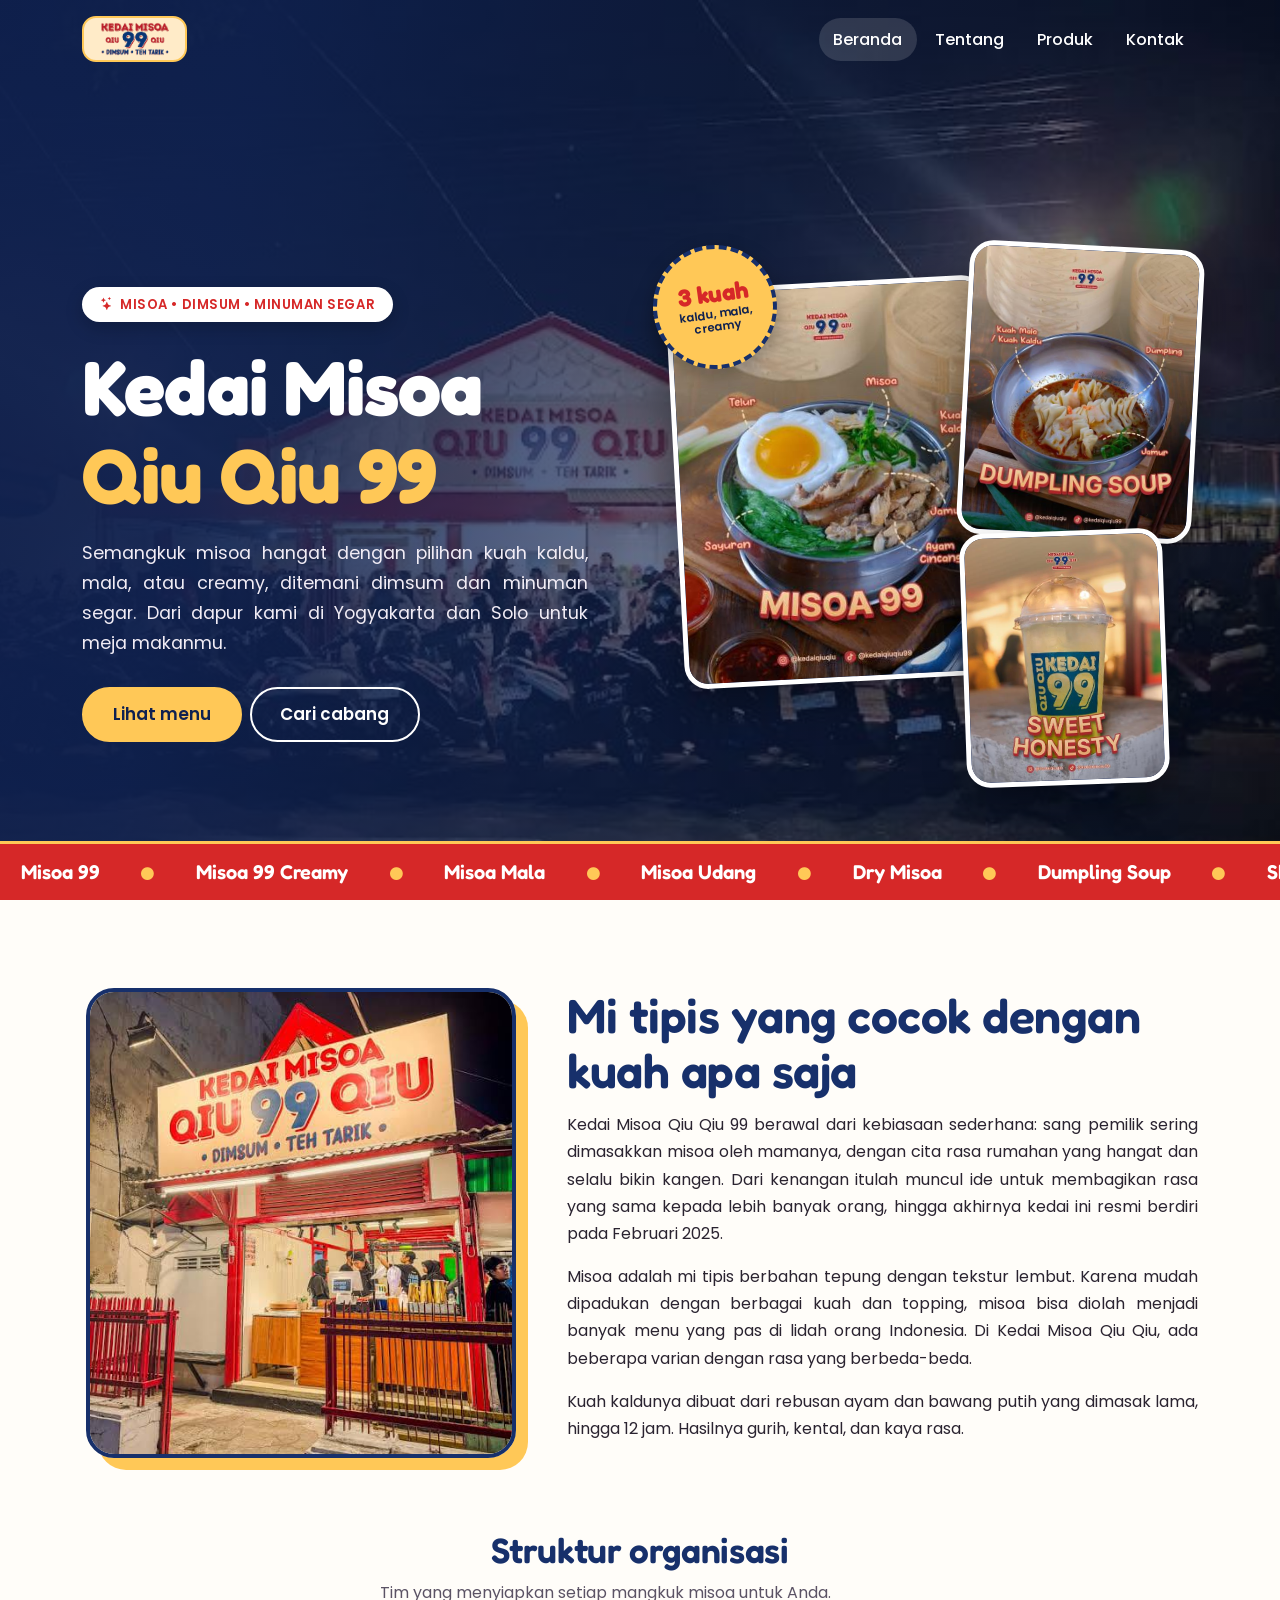
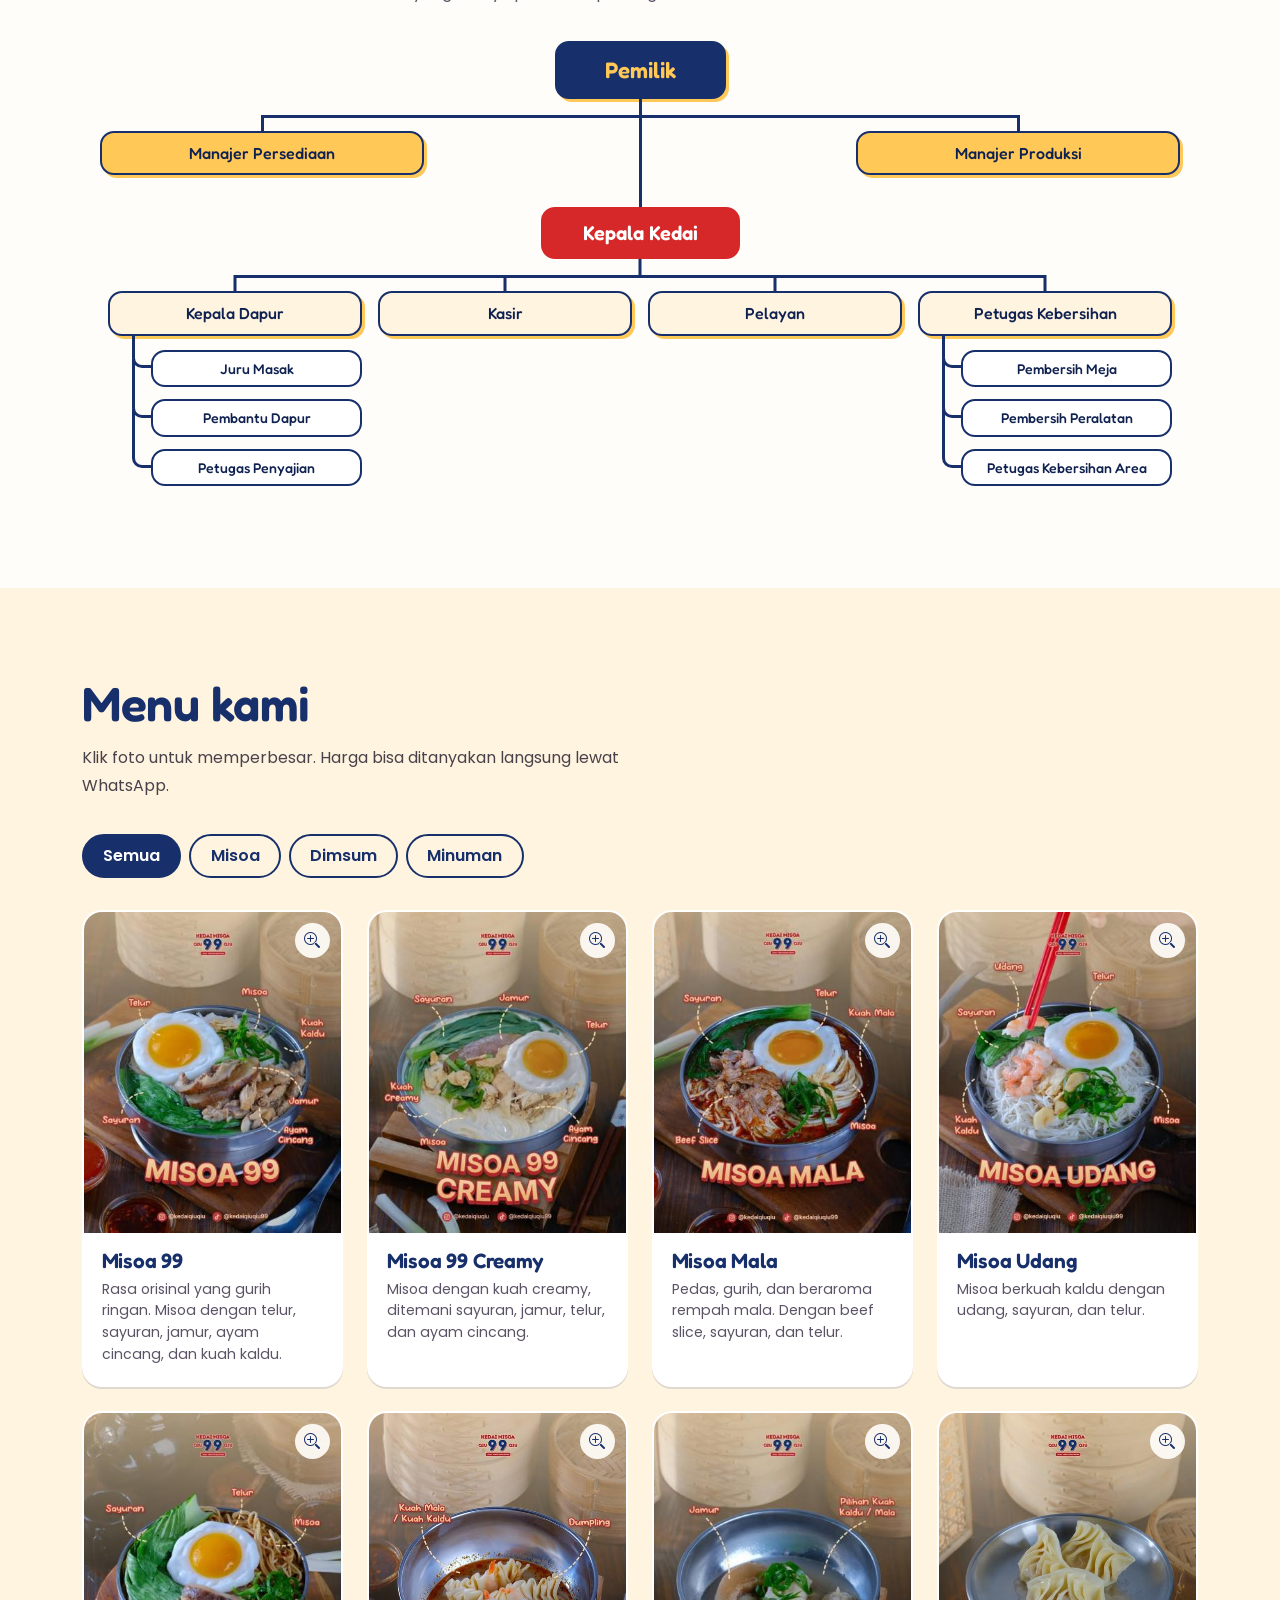
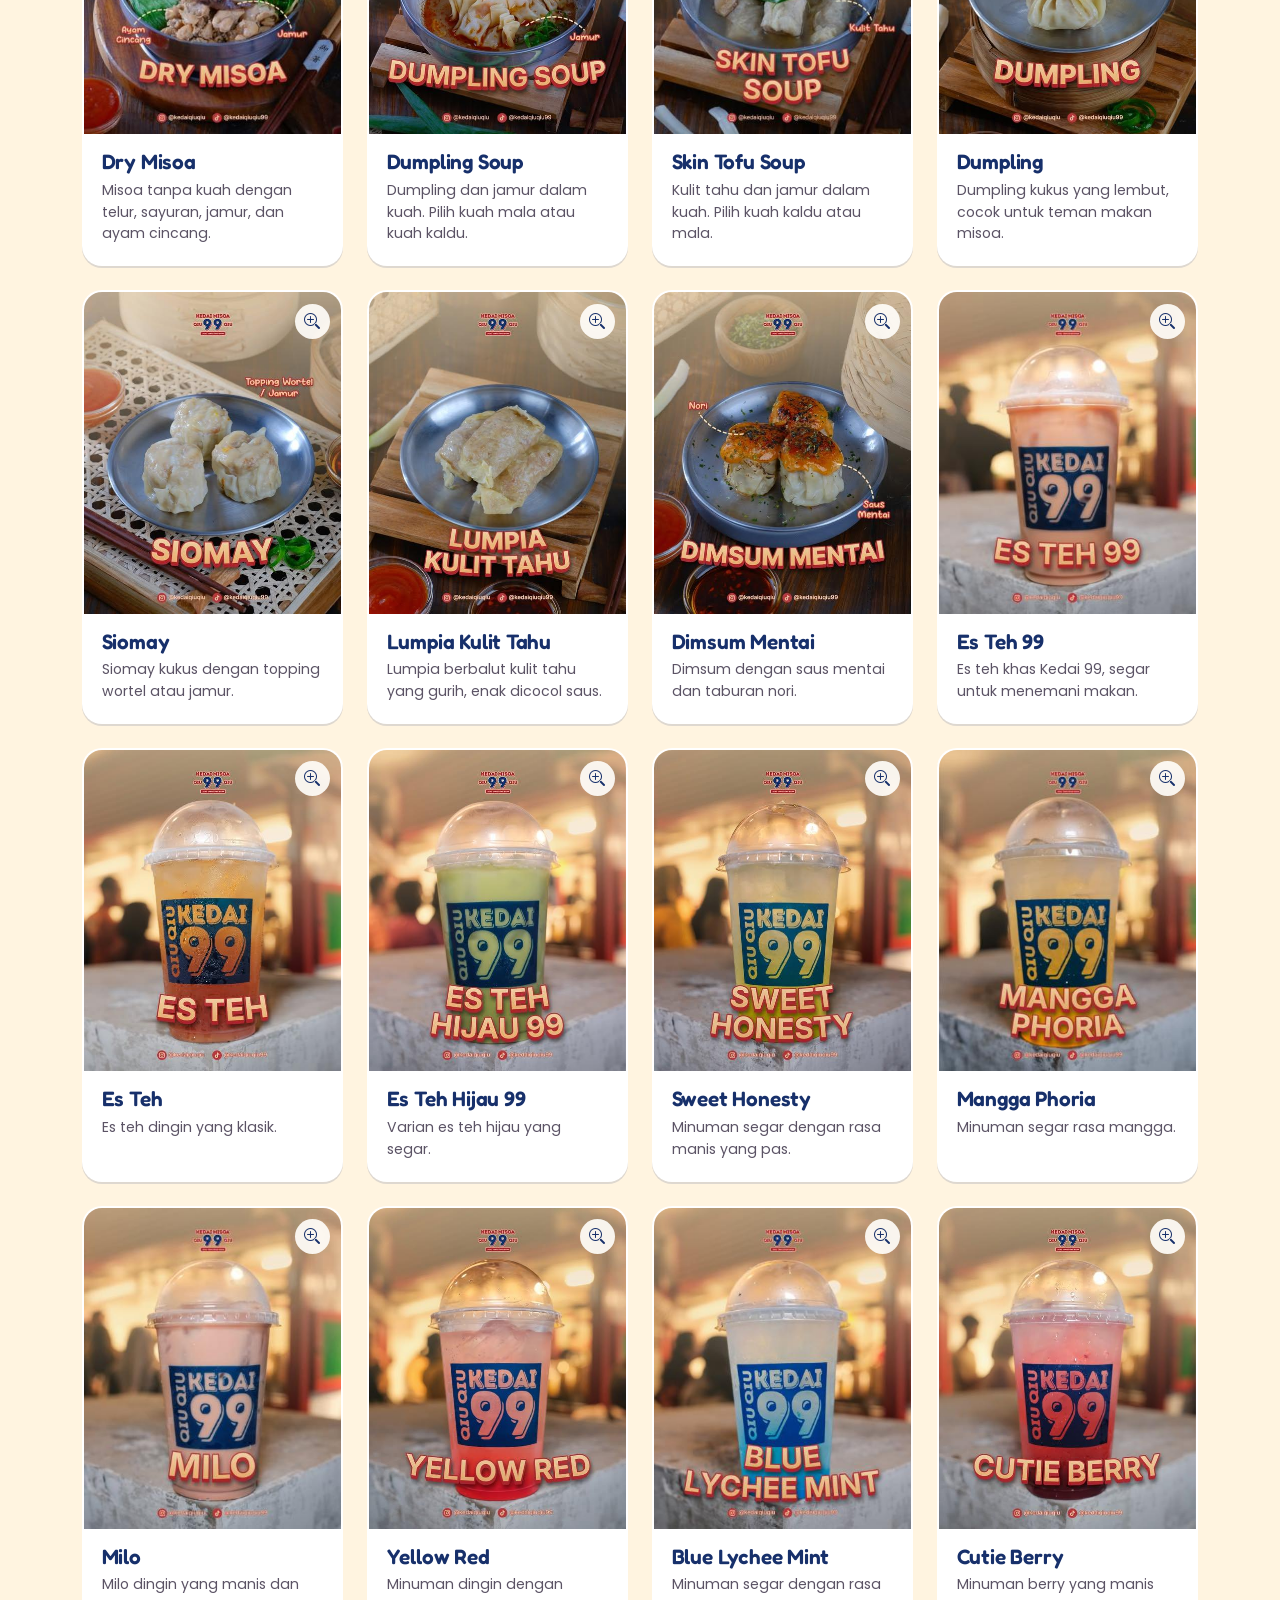
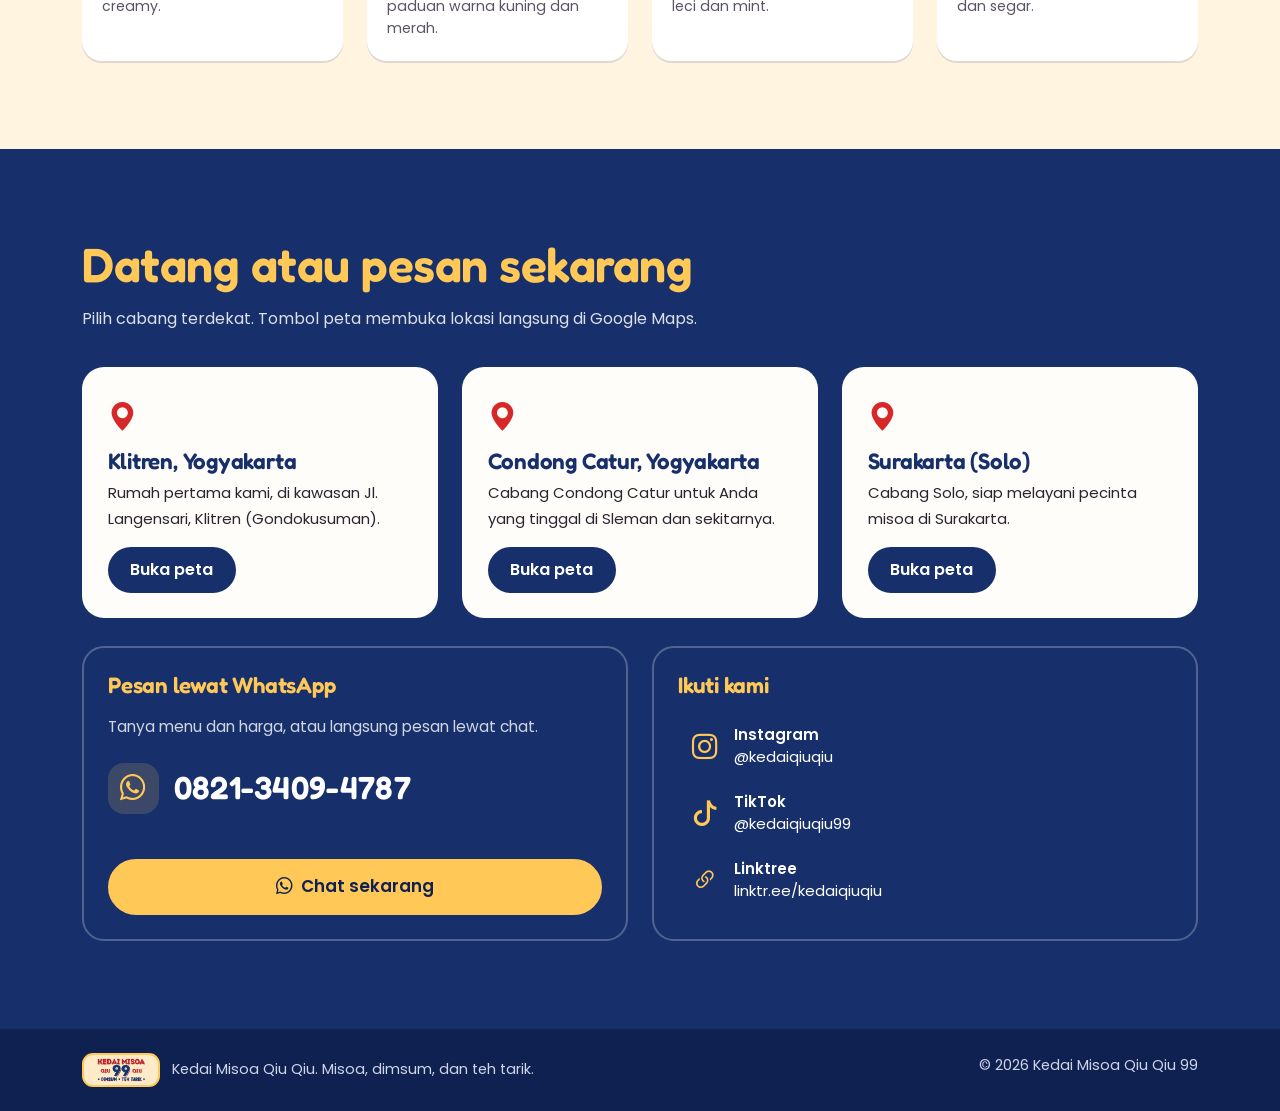
==== commit 20ac6291: "Bagan organisasi: bisa digeser di HP dan layar kecil" ====
--- a/index.html
+++ b/index.html
@@ -100,37 +100,39 @@
         <h3>Struktur organisasi</h3>
         <p>Tim yang menyiapkan setiap mangkuk misoa untuk Anda.</p>
 
-        <div class="org">
-          <div class="org-node org-pemilik">Pemilik</div>
-
-          <div class="org-tengah">
-            <div class="org-node org-manajer">Manajer Persediaan</div>
-            <div class="org-node org-manajer">Manajer Produksi</div>
-          </div>
-
-          <div class="org-node org-leader">Kepala Kedai</div>
-
-          <ul class="org-bawah">
-            <li>
-              <div class="org-node org-kepala">Kepala Dapur</div>
-              <ul class="org-sub">
-                <li><div class="org-node org-staf">Juru Masak</div></li>
-                <li><div class="org-node org-staf">Pembantu Dapur</div></li>
-                <li><div class="org-node org-staf">Petugas Penyajian</div></li>
-              </ul>
-            </li>
-            <li><div class="org-node org-kepala">Kasir</div></li>
-            <li><div class="org-node org-kepala">Pelayan</div></li>
-            <li>
-              <div class="org-node org-kepala">Petugas Kebersihan</div>
-              <ul class="org-sub">
-                <li><div class="org-node org-staf">Pembersih Meja</div></li>
-                <li><div class="org-node org-staf">Pembersih Peralatan</div></li>
-                <li><div class="org-node org-staf">Petugas Kebersihan Area</div></li>
-              </ul>
-            </li>
-          </ul>
-        </div>
+        <div class="org-geser">            <!-- TAMBAHAN: pembungkus yang bisa digeser -->
+          <div class="org">
+            <div class="org-node org-pemilik">Pemilik</div>
+
+            <div class="org-tengah">
+              <div class="org-node org-manajer">Manajer Persediaan</div>
+              <div class="org-node org-manajer">Manajer Produksi</div>
+            </div>
+
+            <div class="org-node org-leader">Kepala Kedai</div>
+
+            <ul class="org-bawah">
+              <li>
+                <div class="org-node org-kepala">Kepala Dapur</div>
+                <ul class="org-sub">
+                  <li><div class="org-node org-staf">Juru Masak</div></li>
+                  <li><div class="org-node org-staf">Pembantu Dapur</div></li>
+                  <li><div class="org-node org-staf">Petugas Penyajian</div></li>
+                </ul>
+              </li>
+              <li><div class="org-node org-kepala">Kasir</div></li>
+              <li><div class="org-node org-kepala">Pelayan</div></li>
+              <li>
+                <div class="org-node org-kepala">Petugas Kebersihan</div>
+                <ul class="org-sub">
+                  <li><div class="org-node org-staf">Pembersih Meja</div></li>
+                  <li><div class="org-node org-staf">Pembersih Peralatan</div></li>
+                  <li><div class="org-node org-staf">Petugas Kebersihan Area</div></li>
+                </ul>
+              </li>
+            </ul>
+          </div>
+        </div>                              <!-- penutup .org-geser -->
       </div>
     </div>
   </section>
--- a/assets/css/style.css
+++ b/assets/css/style.css
@@ -158,7 +158,7 @@
 .org-staf{ font-size:.88rem; padding:.5rem .7rem; box-shadow:none; }
 
 
-/* Pemilik -> Manajer */
+/* Pemilik -> dua Manajer */
 .org-tengah {
   position: relative;
   width: 100%;
@@ -167,41 +167,49 @@
   padding: var(--j) 0;
 }
 
-/* Garis vertikal utama */
+/* Garis vertikal dari Pemilik sampai Kepala Kedai */
 .org-tengah::before {
   content: "";
   position: absolute;
-  left: 50%;
+  left: calc(50% - var(--t) / 2);
   top: -3px;
   bottom: -6px;
   width: var(--t);
   background: var(--garis);
-  transform: translateX(-50%);
-}
-
+}
 /* Garis horizontal penghubung */
 .org-tengah::after {
   content: "";
   position: absolute;
-  left: 15%;
-  right: 15%;
+  left: calc(15% - var(--t) / 2);
+  right: calc(15% - var(--t) / 2);
   top: calc(var(--j) / 2);
   height: var(--t);
   background: var(--garis);
-  transform: translateY(-50%);
-}
-
-/* Sambungan menuju kotak manajer */
+}
+
+/* Sambungan ke masing-masing Manajer */
 .org-manajer::before {
   content: "";
   position: absolute;
-  left: 50%;
-  bottom: calc(100% - 3px);
-  height: calc(var(--j) / 2 + 4px);
-  width: var(--t);
-  background: var(--garis);
-  transform: translateX(-50%);
-}
+  left: calc(50% - var(--t) / 2);
+  bottom: 100%;
+  height: calc(var(--j) / 2);
+  width: var(--t);
+  background: var(--garis);
+}
+
+/* Sambungan ke masing-masing Manajer */
+.org-manajer::before {
+  content: "";
+  position: absolute;
+  left: calc(50% - var(--t) / 2);
+  bottom: calc(100% + 1px);
+  height: calc(var(--j) / 2 + 1px);
+  width: var(--t);
+  background: var(--garis);
+}
+
 
 /* Leader -> empat divisi */
 .org-leader {
@@ -271,17 +279,22 @@
   content:""; position:absolute; left:-1.2rem; top:25%; bottom:-14px; width:var(--t); background:var(--garis);
 }
 
-/* Tablet dan HP: kotak menumpuk, garis utama disembunyikan */
-@media (max-width:991px){
-  .org-tengah::before, .org-tengah::after, .org-manajer::before,
-  .org-bawah::after, .org-bawah::before, .org-bawah > li::before{ display:none; }
-  .org-tengah{ flex-direction:column; align-items:center; gap:12px; padding:16px 0; }
-  .org-manajer{ width:min(100%,320px); }
-  .org .org-bawah{ grid-template-columns:repeat(2,1fr); gap:18px 0; padding-top:20px; }
-  .org-pemilik{ padding:.8rem 2rem; }
-}
-@media (max-width:576px){
-  .org .org-bawah{ grid-template-columns:1fr; }
+/* Tablet dan HP: tampilan sama seperti laptop, bisa digeser ke samping */
+.org-geser{ overflow-x:auto; -webkit-overflow-scrolling:touch; padding:0 4px 14px; }
+@media (max-width:1100px){
+  .org-geser .org{ min-width:1000px; }
+}
+
+/* Scrollbar selalu terlihat (dengan panah kiri-kanan) */
+.org-geser::-webkit-scrollbar{ height:14px; }
+.org-geser::-webkit-scrollbar-track{ background:rgba(23,48,107,.08); border-radius:8px; }
+.org-geser::-webkit-scrollbar-thumb{ background:var(--biru); border-radius:8px; border:3px solid transparent; background-clip:padding-box; min-width:48px; }
+.org-geser::-webkit-scrollbar-thumb:hover{ background:var(--biru-tua); background-clip:padding-box; }
+.org-geser::-webkit-scrollbar-button:horizontal:single-button{ width:16px; height:14px; background-repeat:no-repeat; background-position:center; background-size:8px; }
+.org-geser::-webkit-scrollbar-button:horizontal:decrement{ background-image:url("data:image/svg+xml,%3Csvg xmlns='http://www.w3.org/2000/svg' viewBox='0 0 10 10'%3E%3Cpath d='M8 1 2 5l6 4z' fill='%2317306B'/%3E%3C/svg%3E"); }
+.org-geser::-webkit-scrollbar-button:horizontal:increment{ background-image:url("data:image/svg+xml,%3Csvg xmlns='http://www.w3.org/2000/svg' viewBox='0 0 10 10'%3E%3Cpath d='M2 1l6 4-6 4z' fill='%2317306B'/%3E%3C/svg%3E"); }
+@supports not selector(::-webkit-scrollbar){
+  .org-geser{ scrollbar-width:auto; scrollbar-color:var(--biru) rgba(23,48,107,.08); }
 }
 
 /* produk */
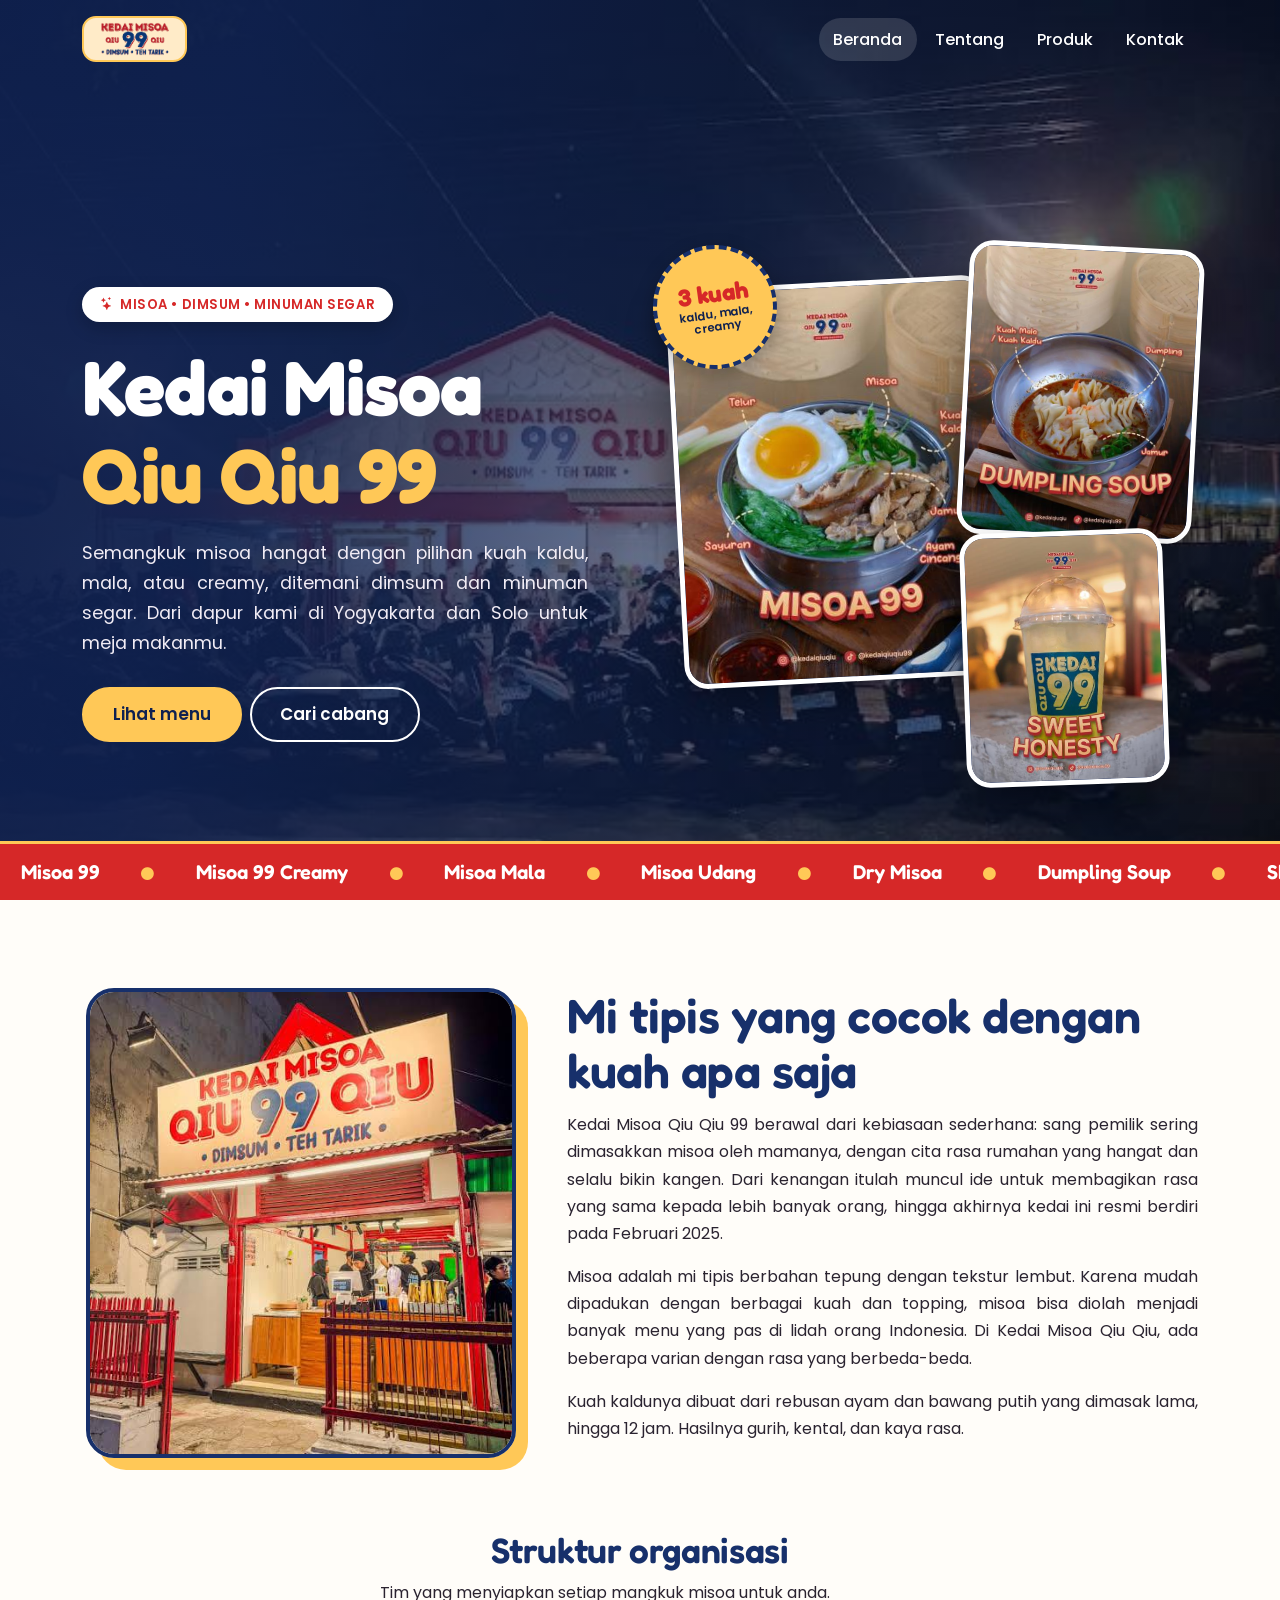
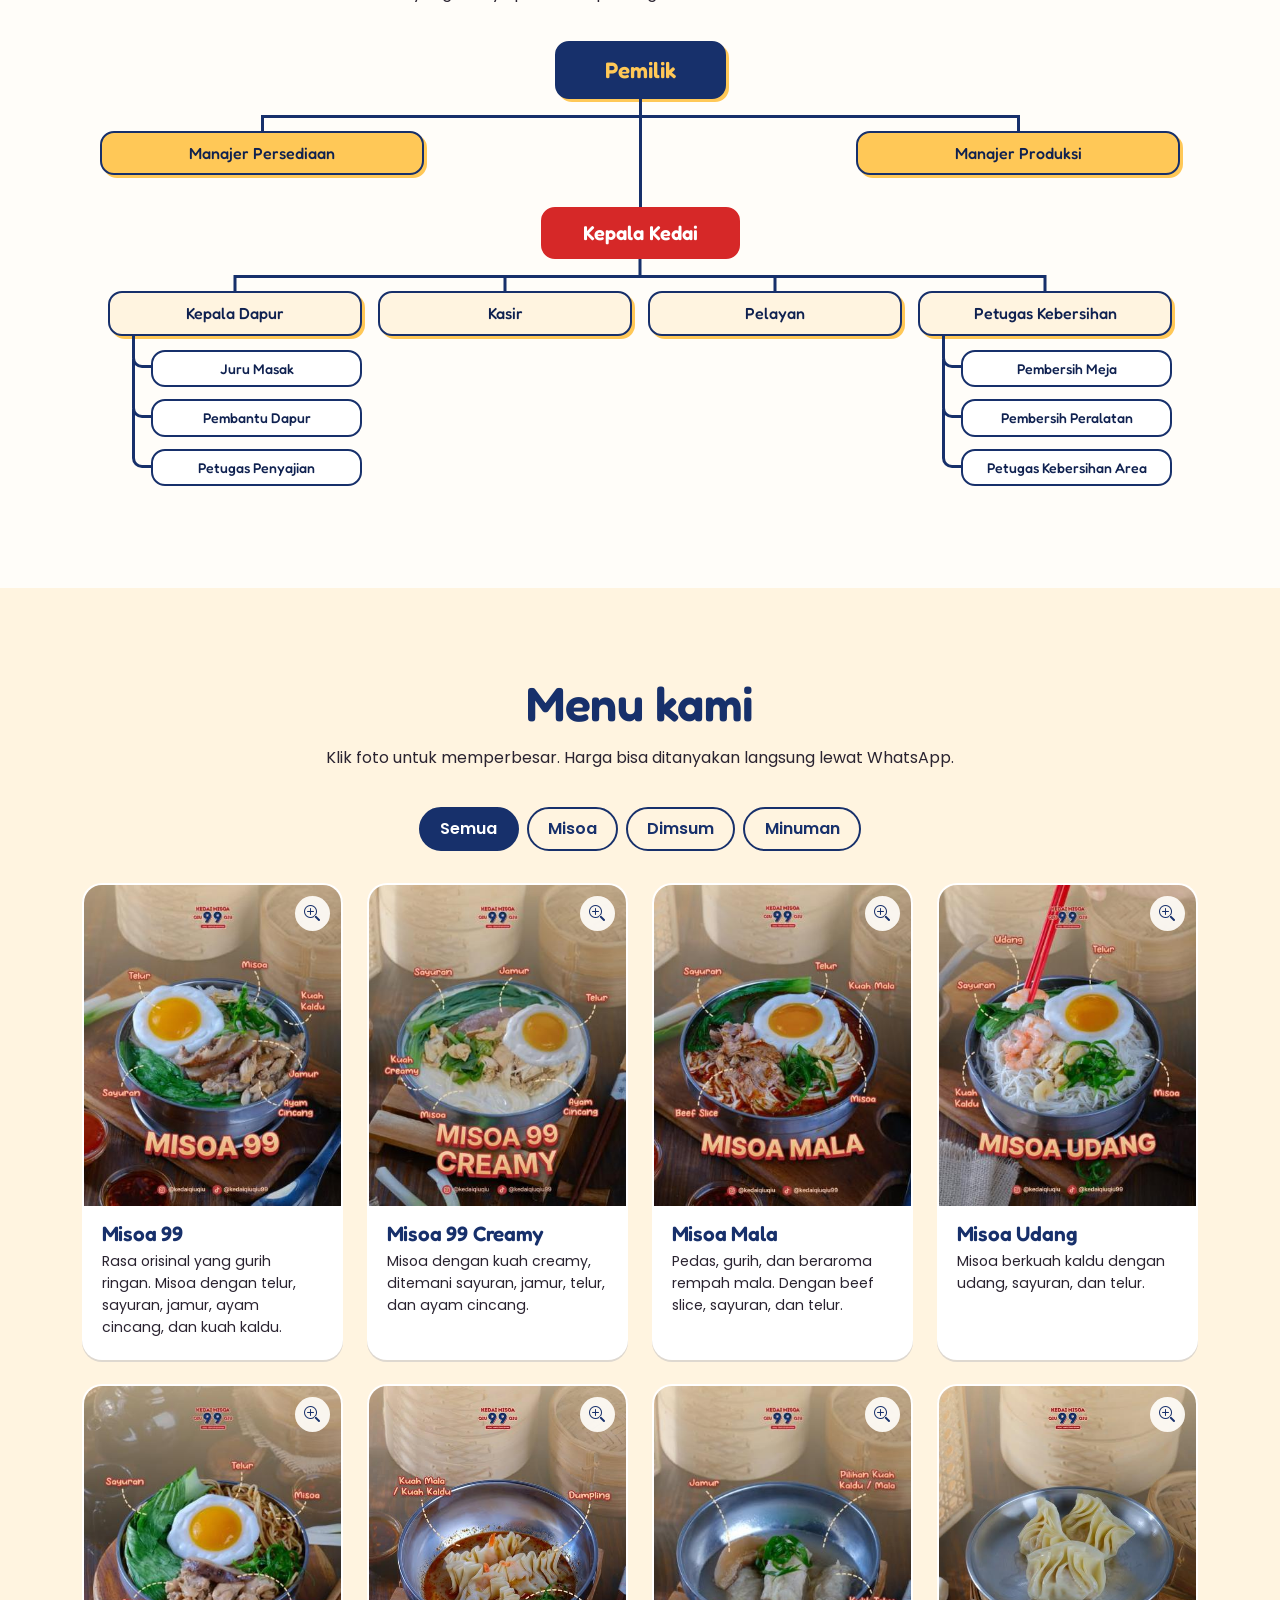
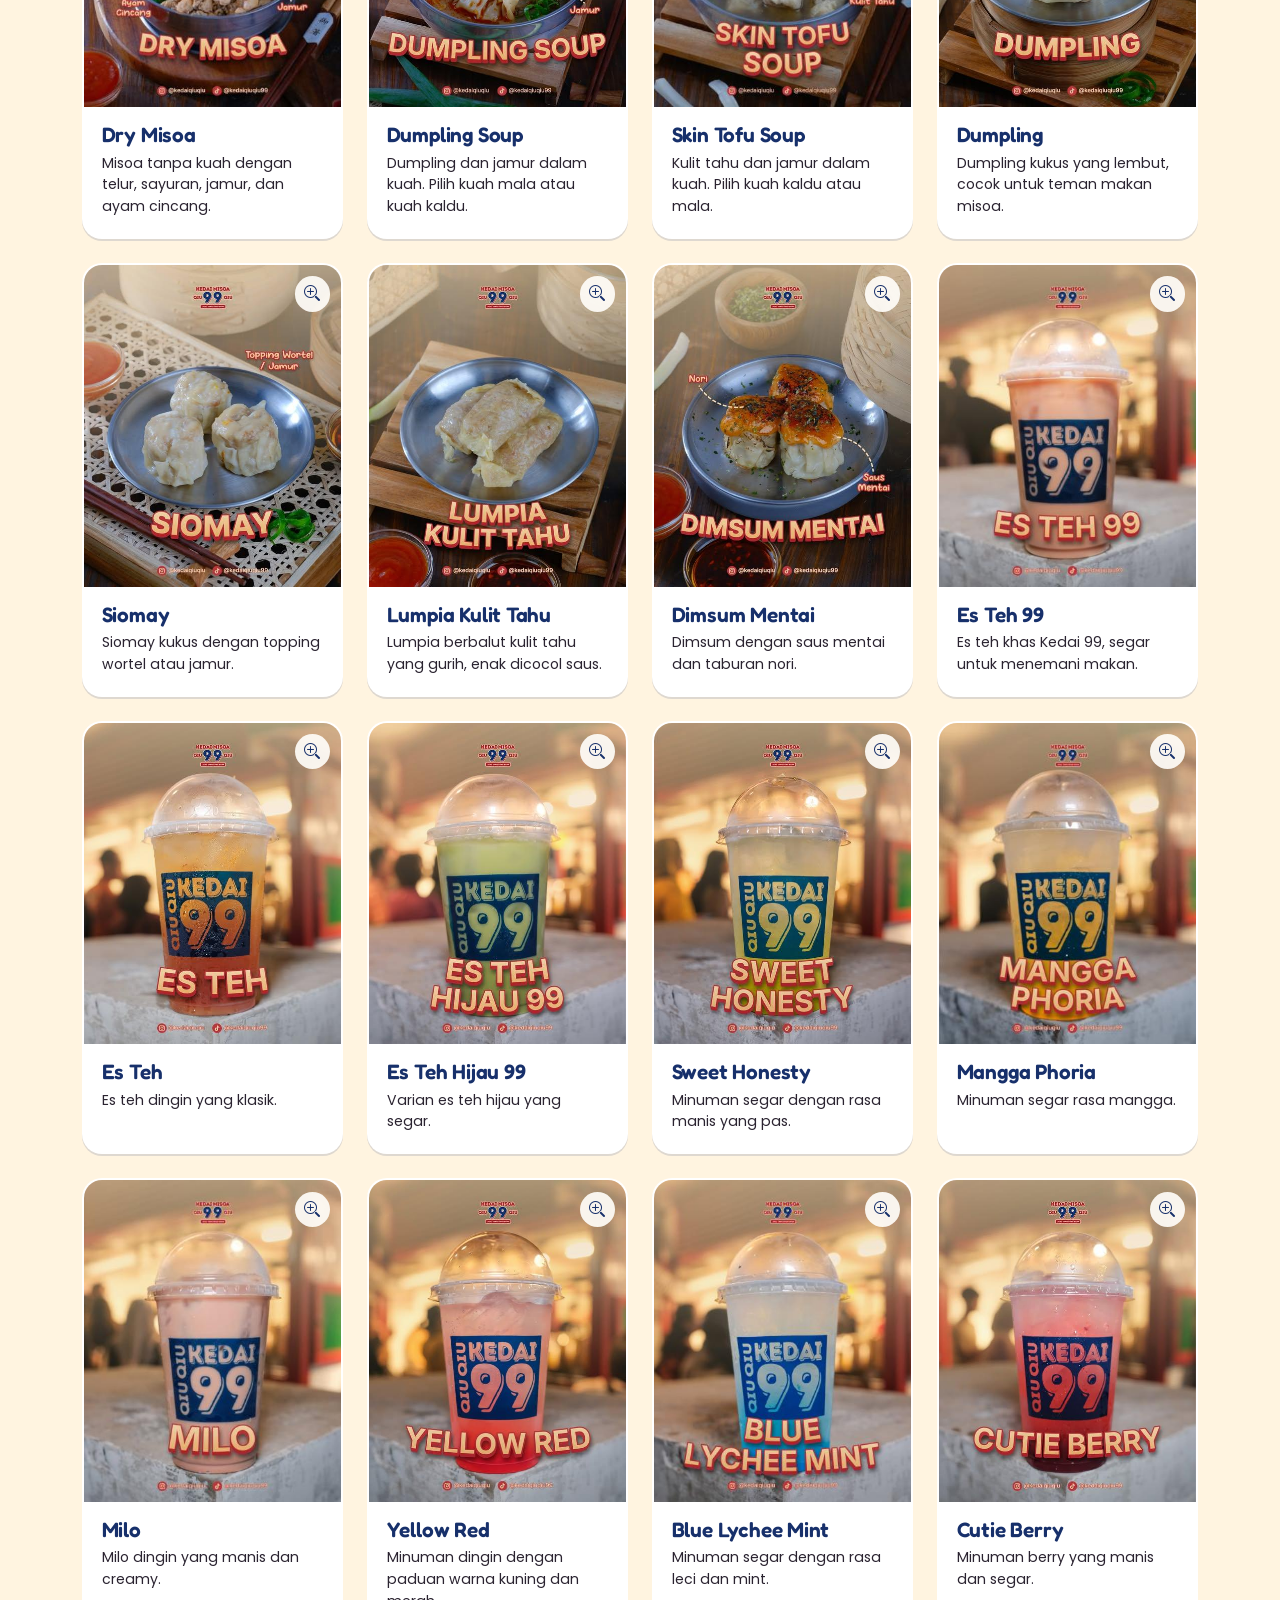
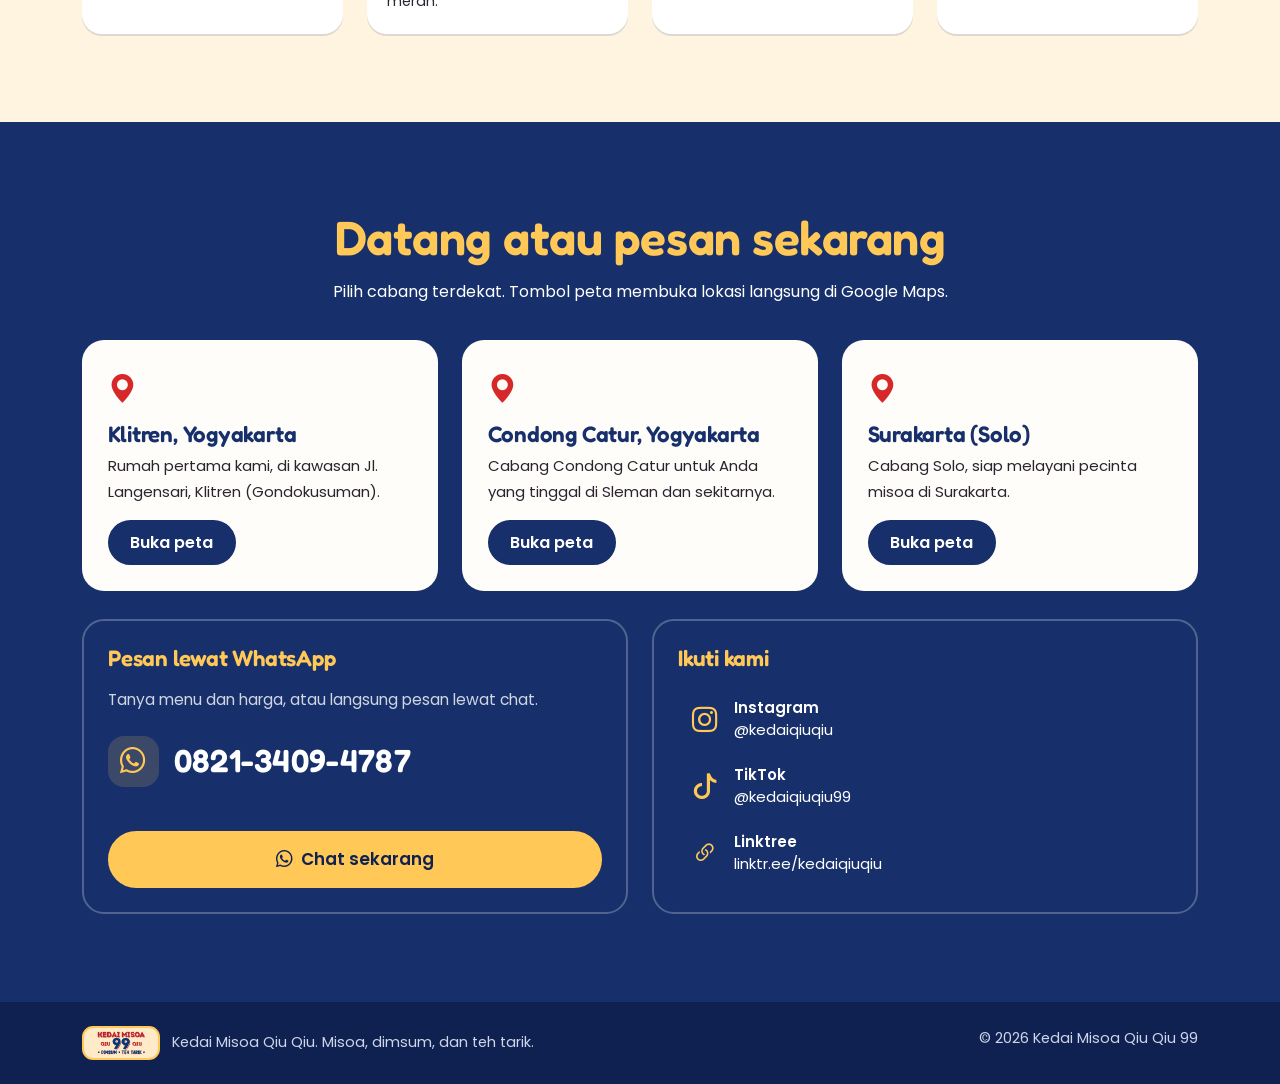
==== commit 11ed8700: "ganti kapital" ====
--- a/index.html
+++ b/index.html
@@ -98,7 +98,7 @@
       <!-- Struktur organisasi -->
       <div class="bagan">
         <h3>Struktur organisasi</h3>
-        <p>Tim yang menyiapkan setiap mangkuk misoa untuk Anda.</p>
+        <p>Tim yang menyiapkan setiap mangkuk misoa untuk anda.</p>
 
         <div class="org-geser">            <!-- TAMBAHAN: pembungkus yang bisa digeser -->
           <div class="org">
@@ -219,7 +219,7 @@
     <span>&copy; <span id="tahun">2026</span> Kedai Misoa Qiu Qiu 99</span>
   </div>
 </footer>
-
+<a href="#beranda" id="ke-atas" class="ke-atas" aria-label="Kembali ke atas"><i class="bi bi-arrow-up"></i></a>
 <script src="assets/vendor/bootstrap/js/bootstrap.bundle.min.js"></script>
 <script src="assets/vendor/glightbox/js/glightbox.min.js"></script>
 <script src="assets/js/main.js"></script>
--- a/assets/css/style.css
+++ b/assets/css/style.css
@@ -109,10 +109,13 @@
 .bagian{padding:5.5rem 0}
 .bagian-krem{background:var(--krem)}
 .bagian-biru{background:var(--biru);color:#fff}
-.kepala-bagian{max-width:620px;margin-bottom:2.2rem}
+.kepala-bagian{max-width:820px;margin:0 auto 2.2rem;text-align:center}
+.kepala-bagian p{text-wrap:balance}
 .kepala-bagian h2,#tentang h2{font-size:clamp(2rem,4.5vw,3rem);margin-bottom:.8rem;color:var(--biru)}
 .bagian-biru .kepala-bagian h2{color:var(--kuning)}
 .kepala-bagian p{margin:0;opacity:.85}
+.bagian:not(.bagian-biru) .kepala-bagian p{opacity:1;color:var(--arang)}
+.bagian-biru .kepala-bagian p{opacity:1}
 
 /* tentang */
 /* Paragraf bagian Tentang rata kanan-kiri */
@@ -137,7 +140,7 @@
 /* ===== Struktur organisasi (versi kode) ===== */
 .bagan{ margin-top:4.5rem; text-align:center; }
 .bagan h3{ font-size:clamp(1.6rem,3.5vw,2.2rem); color:var(--biru); margin-bottom:.5rem; }
-.bagan > p{ max-width:52ch; margin:0 auto 2.2rem; text-align:center; color:#5b5365; }
+.bagan > p{ max-width:52ch; margin:0 auto 2.2rem; text-align:center; color:var(--arang); }
 
 .org{
   --garis:var(--biru); --t:3px; --j:32px;   /* --t = tebal garis, --j = jarak vertikal antar level */
@@ -298,7 +301,7 @@
 }
 
 /* produk */
-.filter{display:flex;flex-wrap:wrap;gap:.5rem;margin-bottom:2rem}
+.filter{display:flex;flex-wrap:wrap;justify-content:center;gap:.5rem;margin-bottom:2rem}
 .filter button{border:2px solid var(--biru);background:transparent;color:var(--biru);font-weight:600;border-radius:999px;padding:.4rem 1.2rem;transition:background .2s,color .2s}
 .filter button:hover{background:rgba(23,48,107,.08)}
 .filter button.aktif{background:var(--biru);color:#fff}
@@ -309,7 +312,7 @@
 .kartu-produk .zoom{position:absolute;right:.7rem;top:.7rem;background:rgba(255,253,249,.92);color:var(--biru);width:2.2rem;height:2.2rem;border-radius:50%;display:grid;place-items:center}
 .kartu-isi{padding:1rem 1.1rem 1.2rem;display:flex;flex-direction:column;gap:.35rem;flex:1}
 .kartu-isi h3{font-size:1.3rem;color:var(--biru);margin:0}
-.kartu-isi p{font-size:.88rem;margin:0;flex:1;color:#5b5365;line-height:1.55}
+.kartu-isi p{font-size:.88rem;margin:0;flex:1;color:var(--arang);line-height:1.55}
 .kartu-isi .btn{align-self:flex-start;margin-top:.5rem;padding:.3rem 1rem;font-size:.88rem;background:var(--merah);color:#fff;border-color:var(--merah)}
 .kartu-isi .btn:hover{background:var(--merah-tua);border-color:var(--merah-tua);color:#fff}
 .produk-item.sembunyi{display:none}
@@ -361,6 +364,14 @@
 .baris-wa span{font-size:.93rem}
 
 .footer{background:var(--biru-tua);color:#cfd6ea;padding:1.5rem 0;font-size:.9rem}
+/* Tombol kembali ke atas (warna & gaya sesuai desain situs) */
+.ke-atas{position:fixed;right:1.1rem;bottom:1.1rem;z-index:1040;display:grid;place-items:center;width:2.9rem;height:2.9rem;
+  background:var(--kuning);color:var(--biru-tua);border:2px solid var(--biru);border-radius:12px;
+  font-size:1.3rem;line-height:1;text-decoration:none;box-shadow:3px 3px 0 var(--biru);
+  opacity:0;visibility:hidden;transform:translateY(12px);
+  transition:opacity .25s,transform .25s,visibility .25s,background .2s,box-shadow .2s}
+.ke-atas.tampil{opacity:1;visibility:visible;transform:none}
+.ke-atas:hover{background:#ffd679;color:var(--biru-tua);box-shadow:1px 1px 0 var(--biru);transform:translate(2px,2px)}
 
 @media(prefers-reduced-motion:reduce){
   html{scroll-behavior:auto}
